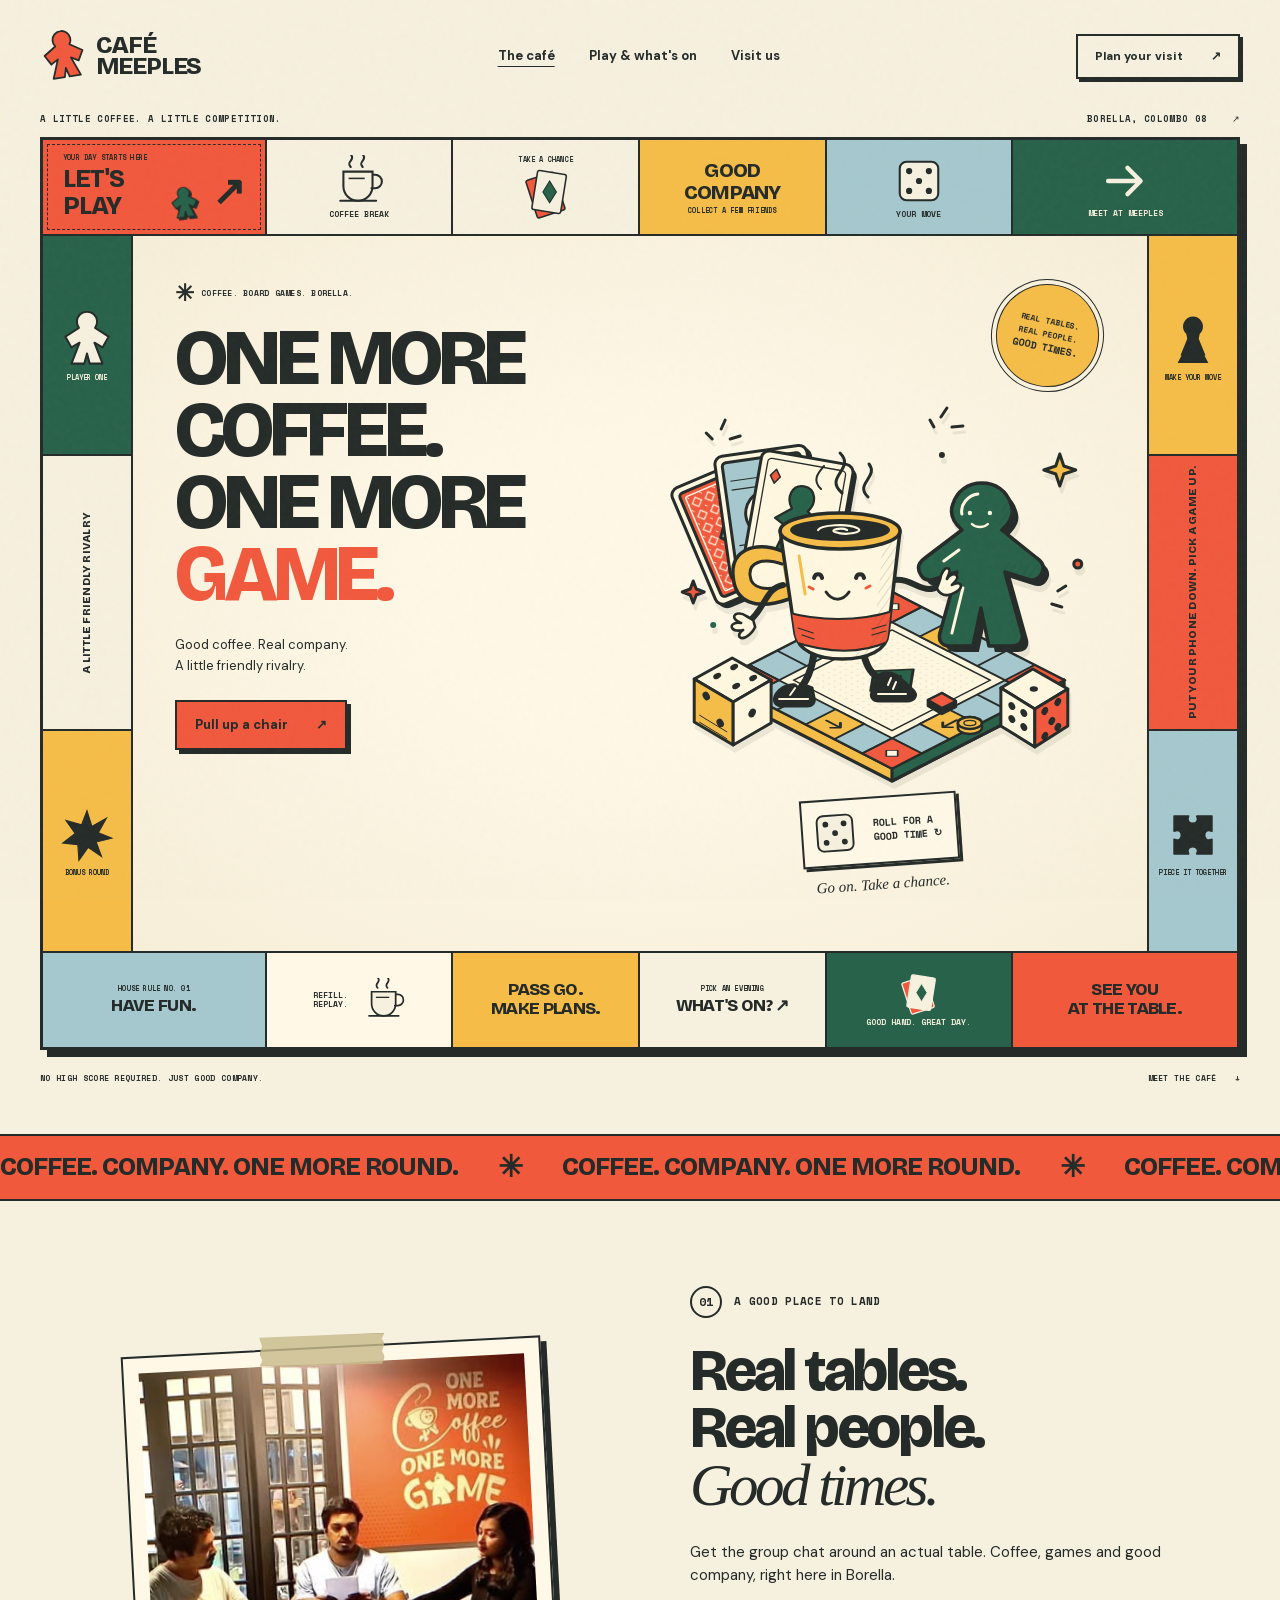
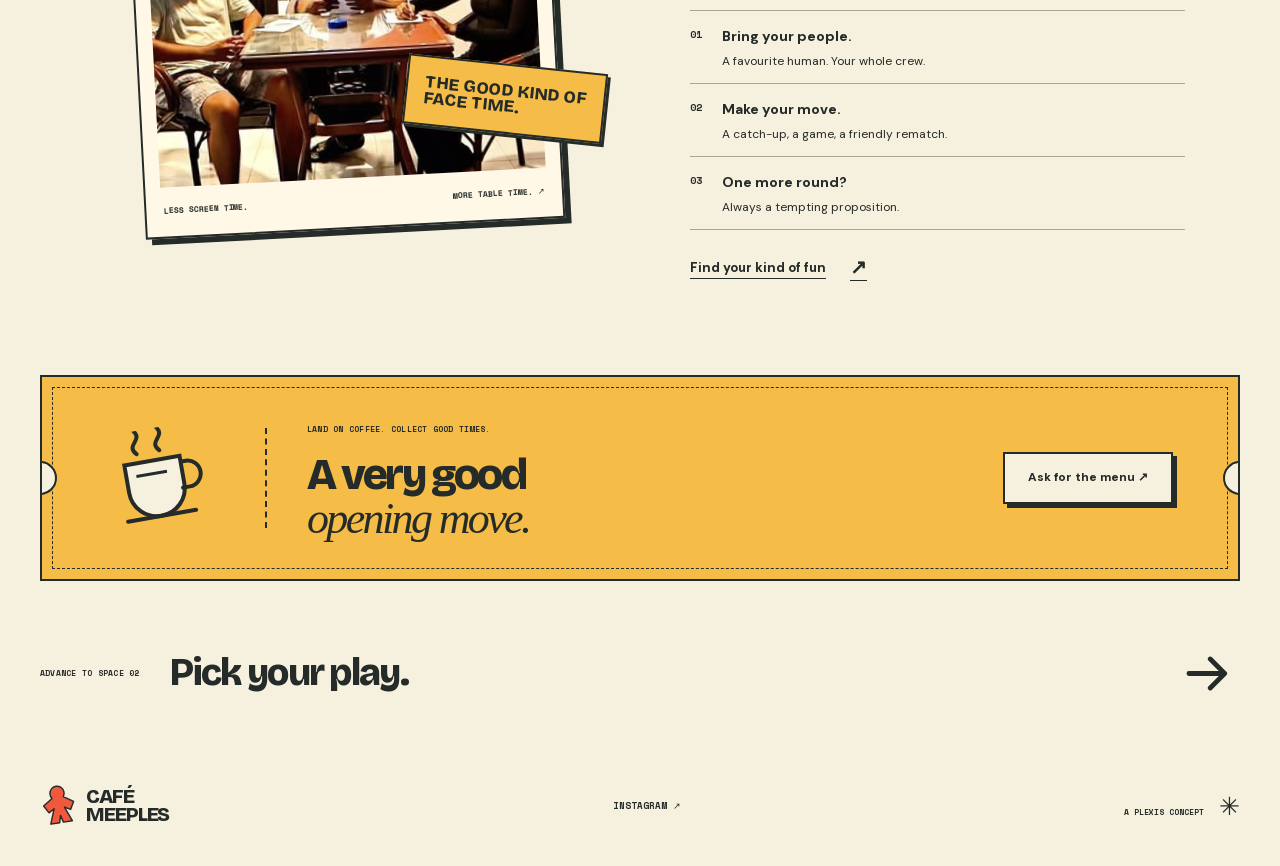
==== index.html @ a997486a "Build Café Meeples board game website with three responsive pages" ====
<!DOCTYPE html>

<html lang="en">
<head>
<meta charset="utf-8"/>
<meta content="width=device-width, initial-scale=1" name="viewport"/>
<meta content="#f6f0df" name="theme-color"/>
<title>Café Meeples — One more coffee. One more game.</title>
<meta content="Come for the coffee. Stay for the games. Discover Café Meeples, a board-game café in Borella, Colombo 08. Plan a visit, find a meetup, and make your next move." name="description"/>
<link href="./assets/favicon.svg" rel="icon" type="image/svg+xml"/>
<link as="font" crossorigin="" href="./assets/bricolage-grotesque-latin-800.woff2" rel="preload" type="font/woff2"/>
<link href="./assets/fonts.css" rel="stylesheet"/>
<link href="./style.css" rel="stylesheet"/>
<script defer="" src="./app.js"></script>
</head>
<body class="home-page">
<a class="skip-link" href="#main">Skip to the café</a>
<svg aria-hidden="true" class="symbols" xmlns="http://www.w3.org/2000/svg">
<symbol id="i-meeple" viewbox="0 0 80 84"><path d="M28 24a15 15 0 1 1 24 0l20 13-9 16-12-7 12 31H44l-4-15-4 15H17l12-31-12 7-9-16Z" fill="currentColor" stroke="var(--ink)" stroke-linejoin="round" stroke-width="3"></path></symbol>
<symbol id="i-cup" viewbox="0 0 100 100"><path d="M20 32h56v28a28 28 0 0 1-56 0Z" fill="var(--cream)" stroke="currentColor" stroke-width="4"></path><path d="M77 38h4a13 13 0 0 1 0 26h-7M14 88h69M34 23c-10-11 9-12 1-23M57 23c-10-11 9-12 1-23" fill="none" stroke="currentColor" stroke-linecap="round" stroke-width="4"></path><path d="M30 45h31" stroke="currentColor" stroke-width="3"></path></symbol>
<symbol id="i-dice" viewbox="0 0 100 100"><rect fill="var(--cream)" height="74" rx="13" stroke="currentColor" stroke-width="4" width="74" x="13" y="13"></rect><g fill="currentColor"><circle cx="31" cy="31" r="6"></circle><circle cx="69" cy="31" r="6"></circle><circle cx="50" cy="50" r="6"></circle><circle cx="31" cy="69" r="6"></circle><circle cx="69" cy="69" r="6"></circle></g></symbol>
<symbol id="i-cards" viewbox="0 0 100 100"><rect fill="var(--coral)" height="76" rx="4" stroke="currentColor" stroke-width="3" transform="rotate(-18 49 54)" width="56" x="21" y="16"></rect><rect fill="var(--cream)" height="76" rx="4" stroke="currentColor" stroke-width="3" transform="rotate(9 56 48)" width="56" x="28" y="10"></rect><path d="m57 27 13 21-13 21-13-21Z" fill="var(--green)" stroke="currentColor" stroke-width="2"></path></symbol>
<symbol id="i-star" viewbox="0 0 100 100"><path d="m50 5 9 29 27-15-15 27 25 10-29 7 10 27-25-17-17 24-2-29L5 65l23-18L11 23l29 8Z" fill="currentColor" stroke="var(--ink)" stroke-width="2"></path></symbol>
<symbol id="i-arrow" viewbox="0 0 80 80"><path d="M13 40h51M44 19l21 21-21 21" fill="none" stroke="currentColor" stroke-linecap="round" stroke-linejoin="round" stroke-width="7"></path></symbol>
<symbol id="i-pawn" viewbox="0 0 100 100"><path d="M39 38a17 17 0 1 1 22 0l-2 10 12 29H29l12-29Zm-8 40h38l7 13H24Z" fill="currentColor" stroke="var(--ink)" stroke-width="3"></path></symbol>
<symbol id="i-puzzle" viewbox="0 0 100 100"><path d="M15 15h27c-9 18 24 18 15 0h28v28c-18-9-18 24 0 15v27H57c9-18-24-18-15 0H15V58c18 9 18-24 0-15Z" fill="currentColor" stroke="var(--ink)" stroke-linejoin="round" stroke-width="3"></path></symbol>
</svg>
<header class="site-header">
<a aria-label="Café Meeples, back to start" class="brand" href="./index.html"><svg aria-hidden="true"><use href="#i-meeple"></use></svg><span>CAFÉ<br/>MEEPLES</span></a>
<nav aria-label="Main navigation" class="desktop-nav"><a aria-current="page" href="index.html">The café</a><a href="play.html">Play &amp; what's on</a><a href="visit.html">Visit us</a></nav>
<a class="button small header-visit" href="./visit.html">Plan your visit <span aria-hidden="true">↗</span></a>
<button aria-controls="mobile-nav" aria-expanded="false" aria-label="Open navigation" class="menu-toggle"><span></span><span></span></button>
<nav aria-label="Mobile navigation" class="mobile-nav" hidden="" id="mobile-nav"><a href="index.html">01 — The café</a><a href="play.html">02 — Play &amp; what's on</a><a href="visit.html">03 — Visit us</a></nav>
</header><main id="main"><nav aria-label="Your route" class="page-route wrap"><a aria-current="page" href="./index.html"><span>01</span><strong>THE CAFÉ</strong><b aria-hidden="true">●</b></a><a href="./play.html"><span>02</span><strong>PICK YOUR PLAY</strong><b aria-hidden="true">↗</b></a><a href="./visit.html"><span>03</span><strong>LAND AT MEEPLES</strong><b aria-hidden="true">↗</b></a></nav><section aria-labelledby="hero-title" class="hero wrap" id="start">
<div class="board-caption"><span>A LITTLE COFFEE. A LITTLE COMPETITION.</span><span>BORELLA, COLOMBO 08 <span aria-hidden="true">↗</span></span></div>
<div class="game-board">
<div class="board-top board-edge">
<a class="board-tile tile-start" href="#cafe"><span class="tiny">YOUR DAY STARTS HERE</span><strong>LET'S<br/>PLAY <span>↗</span></strong></a>
<a class="board-tile tile-coffee" href="#coffee"><svg aria-hidden="true"><use href="#i-cup"></use></svg><span>COFFEE BREAK</span></a>
<a class="board-tile tile-draw" href="./play.html"><span class="tiny">TAKE A CHANCE</span><svg aria-hidden="true"><use href="#i-cards"></use></svg></a>
<a class="board-tile tile-social" href="./play.html#events"><strong>GOOD<br/>COMPANY</strong><span class="tiny">COLLECT A FEW FRIENDS</span></a>
<a class="board-tile tile-dice" href="./play.html"><svg aria-hidden="true"><use href="#i-dice"></use></svg><span>YOUR MOVE</span></a>
<a class="board-tile tile-go" href="./visit.html"><svg aria-hidden="true"><use href="#i-arrow"></use></svg><span>MEET AT MEEPLES</span></a>
</div>
<div aria-hidden="true" class="board-left board-edge"><div class="board-tile tile-green"><svg><use href="#i-meeple"></use></svg><span>PLAYER ONE</span></div><div class="board-tile tile-cream"><span class="vertical-type">A LITTLE FRIENDLY RIVALRY</span></div><div class="board-tile tile-yellow"><svg><use href="#i-star"></use></svg><span>BONUS ROUND</span></div></div>
<div class="board-center">
<div class="hero-copy"><span class="eyebrow"><span class="mini-star">✳</span> COFFEE. BOARD GAMES. BORELLA.</span><h1 id="hero-title">ONE MORE<br/>COFFEE.<br/>ONE MORE<br/><span>GAME.</span></h1><p>Good coffee. Real company.<br/>A little friendly rivalry.</p><a class="button primary" href="./visit.html">Pull up a chair <span aria-hidden="true">↗</span></a></div>
<div class="hero-art"><span class="round-stamp">REAL TABLES.<br/>REAL PEOPLE.<br/><b>GOOD TIMES.</b></span><img alt="A cheerful coffee cup and a green meeple getting together over a board game" fetchpriority="high" height="460" src="./assets/your-move.svg" width="500"/><div class="roll-control"><button aria-label="Roll the dice for an idea" class="roll-button" id="roll-dice"><svg aria-hidden="true"><use href="#i-dice"></use></svg><span>ROLL FOR A<br/>GOOD TIME <span aria-hidden="true">↻</span></span></button><span class="handwritten">Go on. Take a chance.</span></div></div>
</div>
<div aria-hidden="true" class="board-right board-edge"><div class="board-tile tile-yellow"><svg><use href="#i-pawn"></use></svg><span>MAKE YOUR MOVE</span></div><div class="board-tile tile-coral"><span class="vertical-type">PUT YOUR PHONE DOWN. PICK A GAME UP.</span></div><div class="board-tile tile-blue"><svg><use href="#i-puzzle"></use></svg><span>PIECE IT TOGETHER</span></div></div>
<div class="board-bottom board-edge"><div class="board-tile tile-blue"><span class="tiny">HOUSE RULE NO. 01</span><strong>HAVE FUN.</strong></div><a class="board-tile tile-small-coffee" href="#coffee"><span>REFILL.<br/>REPLAY.</span><svg aria-hidden="true"><use href="#i-cup"></use></svg></a><div class="board-tile tile-yellow"><strong>PASS GO.<br/>MAKE PLANS.</strong></div><a class="board-tile tile-cream" href="./play.html#events"><span class="tiny">PICK AN EVENING</span><strong>WHAT'S ON? ↗</strong></a><div class="board-tile tile-green"><svg aria-hidden="true"><use href="#i-cards"></use></svg><span>GOOD HAND. GREAT DAY.</span></div><a class="board-tile tile-coral" href="./visit.html"><strong>SEE YOU<br/>AT THE TABLE.</strong></a></div>
</div>
<div class="hero-footnote"><span>NO HIGH SCORE REQUIRED. JUST GOOD COMPANY.</span><a href="#cafe">MEET THE CAFÉ <span aria-hidden="true">↓</span></a></div>
</section><div aria-hidden="true" class="marquee"><div>COFFEE. COMPANY. ONE MORE ROUND. <span>✳</span> COFFEE. COMPANY. ONE MORE ROUND. <span>✳</span> COFFEE. COMPANY. ONE MORE ROUND. <span>✳</span></div></div><section aria-labelledby="cafe-title" class="cafe-section section wrap" id="cafe">
<div class="cafe-photo"><div aria-hidden="true" class="photo-tape"></div><img alt="Friends playing cards at a table inside Café Meeples, beside the café's orange One More Coffee, One More Game wall" height="640" loading="lazy" src="./assets/playing.jpg" width="360"/><div class="photo-caption"><span>LESS SCREEN TIME.</span><span>MORE TABLE TIME. ↗</span></div><span class="photo-label">THE GOOD KIND OF<br/>FACE TIME.</span></div>
<div class="cafe-copy"><div class="section-label"><span class="number">01</span> A GOOD PLACE TO LAND</div><h2 id="cafe-title">Real tables.<br/>Real people.<br/><span class="serif">Good times.</span></h2><p>Get the group chat around an actual table. Coffee, games and good company, right here in Borella.</p><ol class="how-to"><li><span>01</span><div><strong>Bring your people.</strong><p>A favourite human. Your whole crew.</p></div></li><li><span>02</span><div><strong>Make your move.</strong><p>A catch-up, a game, a friendly rematch.</p></div></li><li><span>03</span><div><strong>One more round?</strong><p>Always a tempting proposition.</p></div></li></ol><a class="text-link" href="./play.html">Find your kind of fun <span aria-hidden="true">↗</span></a></div>
</section><section class="coffee-ticket wrap" id="coffee"><div class="ticket-icon"><svg aria-hidden="true"><use href="#i-cup"></use></svg></div><div><span class="mono">LAND ON COFFEE. COLLECT GOOD TIMES.</span><h2>A very good<br/><span class="serif">opening move.</span></h2></div><a class="button" href="https://www.instagram.com/cafe_meeples/" rel="noopener noreferrer" target="_blank">Ask for the menu ↗</a><span class="ticket-hole left"></span><span class="ticket-hole right"></span></section><a class="next-page wrap" href="./play.html"><span class="mono">ADVANCE TO SPACE 02</span><strong>Pick your play.</strong><svg aria-hidden="true"><use href="#i-arrow"></use></svg></a></main><footer class="site-footer wrap"><a class="brand" href="./index.html"><svg aria-hidden="true"><use href="#i-meeple"></use></svg><span>CAFÉ<br/>MEEPLES</span></a><a href="https://www.instagram.com/cafe_meeples/" rel="noopener noreferrer" target="_blank">INSTAGRAM ↗</a><span class="footer-credit">A PLEXIS CONCEPT <span>✳</span></span></footer><dialog aria-labelledby="roll-title" class="game-dialog" id="roll-dialog"><button aria-label="Close your next move" class="dialog-close">×</button><span class="eyebrow">CHANCE CARD <span id="roll-number">01</span> / 06</span><div aria-hidden="true" class="dialog-die"><svg><use href="#i-dice"></use></svg></div><h2 id="roll-title">Your next move.</h2><p id="roll-copy"></p><a class="button primary full" href="./play.html" id="roll-link">Choose your play ↗</a><button class="text-link roll-again">Take another chance ↻</button></dialog><a class="mobile-visit" href="./visit.html"><svg aria-hidden="true"><use href="#i-meeple"></use></svg><span>YOUR NEXT MOVE?</span><strong>Plan a visit ↗</strong></a></body>
</html>
---- assets/fonts.css ----
/* Official source: https://fonts.googleapis.com/css2?family=Bricolage+Grotesque:opsz,wght@12..96,800&family=DM+Sans:wght@100..1000&family=Space+Mono:wght@700&display=swap */

/* Bricolage Grotesque — Latin, self-hosted from Google Fonts. */
@font-face {
  font-family: 'Bricolage Grotesque';
  font-style: normal;
  font-weight: 800;
  font-stretch: 100%;
  font-display: swap;
  src: url('./bricolage-grotesque-latin-800.woff2') format('woff2');
  unicode-range: U+0000-00FF, U+0131, U+0152-0153, U+02BB-02BC, U+02C6, U+02DA, U+02DC, U+0304, U+0308, U+0329, U+2000-206F, U+20AC, U+2122, U+2191, U+2193, U+2212, U+2215, U+FEFF, U+FFFD;
}

/* DM Sans — Latin, self-hosted from Google Fonts. */
@font-face {
  font-family: 'DM Sans';
  font-style: normal;
  font-weight: 100 1000;
  font-display: swap;
  src: url('./dm-sans-latin-variable.woff2') format('woff2');
  unicode-range: U+0000-00FF, U+0131, U+0152-0153, U+02BB-02BC, U+02C6, U+02DA, U+02DC, U+0304, U+0308, U+0329, U+2000-206F, U+20AC, U+2122, U+2191, U+2193, U+2212, U+2215, U+FEFF, U+FFFD;
}

/* Space Mono — Latin, self-hosted from Google Fonts. */
@font-face {
  font-family: 'Space Mono';
  font-style: normal;
  font-weight: 700;
  font-display: swap;
  src: url('./space-mono-latin-700.woff2') format('woff2');
  unicode-range: U+0000-00FF, U+0131, U+0152-0153, U+02BB-02BC, U+02C6, U+02DA, U+02DC, U+0304, U+0308, U+0329, U+2000-206F, U+20AC, U+2122, U+2191, U+2193, U+2212, U+2215, U+FEFF, U+FFFD;
}
---- style.css ----
:root{--cream:#f6f0df;--paper:#fff8e7;--ink:#252b28;--coral:#f1593d;--yellow:#f5bd48;--green:#28624a;--mint:#dce7d5;--blue:#a5c8ce;--line:2px solid var(--ink);--display:'Bricolage Grotesque',sans-serif;--body:'DM Sans',sans-serif;--mono:'Space Mono',monospace}
*{box-sizing:border-box}html{scroll-behavior:smooth;scroll-padding-top:100px}body{margin:0;background:var(--cream);color:var(--ink);font-family:var(--body);font-size:16px;line-height:1.55;-webkit-font-smoothing:antialiased}body:before{content:"";position:fixed;inset:0;z-index:100;pointer-events:none;opacity:.045;background-image:url("data:image/svg+xml,%3Csvg viewBox='0 0 180 180' xmlns='http://www.w3.org/2000/svg'%3E%3Cfilter id='n'%3E%3CfeTurbulence type='fractalNoise' baseFrequency='.82' numOctaves='3' stitchTiles='stitch'/%3E%3C/filter%3E%3Cpath fill='%23000' filter='url(%23n)' opacity='.65' d='M0 0h180v180H0z'/%3E%3C/svg%3E")}a{color:inherit;text-decoration:none}button,input,select,textarea{font:inherit;color:inherit}button,a{-webkit-tap-highlight-color:transparent}button{cursor:pointer}button:disabled{cursor:wait}button:focus-visible,a:focus-visible,input:focus-visible,select:focus-visible,textarea:focus-visible{outline:3px solid var(--coral);outline-offset:5px}button{border-radius:0}img{max-width:100%;display:block}svg{display:inline-block;width:1em;height:1em;vertical-align:middle}.symbols{position:absolute;width:0;height:0;overflow:hidden}.wrap{width:min(1320px,calc(100% - 80px));margin-inline:auto}.section{padding-block:110px}.section-label,.eyebrow{font-family:var(--mono);font-size:11px;line-height:1.5;font-weight:700;letter-spacing:.03em;display:flex;align-items:center;gap:12px}.number{width:32px;height:32px;display:inline-grid;place-items:center;border:var(--line);border-radius:50%;font-size:12px;flex-shrink:0}.mono,.tiny{font-family:var(--mono);font-size:10px;font-weight:700;letter-spacing:.03em}.serif{font-family:Georgia,'Times New Roman',serif;font-style:italic;font-weight:400;letter-spacing:-.06em}.button{min-height:52px;display:inline-flex;align-items:center;justify-content:space-between;gap:28px;padding:13px 23px;border:var(--line);box-shadow:4px 4px 0 var(--ink);font-weight:800;font-size:14px;background:var(--cream);transition:transform .18s,box-shadow .18s}.button:hover{transform:translate(2px,2px);box-shadow:2px 2px 0 var(--ink)}.button.primary{background:var(--coral);color:var(--ink)}.button.small{min-height:45px;font-size:12px;padding:10px 17px;box-shadow:3px 3px 0 var(--ink)}.button.full{width:100%}.text-link{display:inline-flex;align-items:center;gap:24px;font-size:13px;font-weight:800;text-decoration:underline;text-underline-offset:6px;text-decoration-thickness:1px;min-height:44px}.text-link span{font-size:20px;text-decoration:none}.text-link:hover{color:var(--green)}h1,h2,h3,p{margin-top:0}h1,h2,h3{font-family:var(--display);font-weight:800;letter-spacing:-.055em;line-height:.98}h2{font-size:clamp(42px,4.5vw,66px);margin-bottom:26px}h3{font-size:24px}p{margin-bottom:22px;max-width:540px}.lead{font-size:20px;font-weight:600;line-height:1.45}.small-note{font-family:var(--mono);font-size:9px;letter-spacing:.02em;line-height:1.7;display:block;margin-top:22px}.centered{text-align:center}.skip-link{position:fixed;left:16px;top:-70px;z-index:150;background:var(--yellow);padding:12px;border:var(--line)}.skip-link:focus{top:12px}.site-header{width:min(1400px,calc(100% - 80px));height:112px;margin:auto;display:flex;align-items:center;justify-content:space-between;gap:25px;position:relative;z-index:10}.brand{display:inline-flex;align-items:center;gap:8px;line-height:.87;font-family:var(--display);font-weight:800;letter-spacing:-1.1px;font-size:24px;flex-shrink:0}.brand svg{width:48px;height:52px;color:var(--coral);transform:rotate(-9deg)}.brand-dot{font:10px var(--body);vertical-align:top;margin-left:2px}.desktop-nav{display:flex;gap:34px;font-size:13px;font-weight:700}.desktop-nav a{padding:13px 0}.desktop-nav a:hover{text-decoration:underline;text-underline-offset:5px}.menu-toggle,.mobile-nav{display:none}.board-caption,.hero-footnote{display:flex;justify-content:space-between;font:9px var(--mono);letter-spacing:.04em;gap:20px}.board-caption{padding:0 0 12px}.board-caption span:last-child{display:flex;gap:24px}.game-board{display:grid;grid-template-columns:90px minmax(0,1fr) 90px;grid-template-rows:96px minmax(0,1fr) 96px;border:3px solid var(--ink);background:var(--paper);box-shadow:7px 7px 0 var(--ink);position:relative}.board-top,.board-bottom{grid-column:1/-1;display:grid;grid-template-columns:1.2fr repeat(4,1fr) 1.2fr}.board-top{grid-row:1;border-bottom:var(--line)}.board-bottom{grid-row:3;border-top:var(--line)}.board-left{grid-column:1;grid-row:2;border-right:var(--line);display:grid;grid-template-rows:1fr 1.25fr 1fr}.board-right{grid-column:3;grid-row:2;border-left:var(--line);display:grid;grid-template-rows:1fr 1.25fr 1fr}.board-tile{display:flex;align-items:center;justify-content:center;position:relative;flex-direction:column;gap:3px;text-align:center;padding:10px 5px;font-family:var(--display);overflow:hidden;line-height:1.1;transition:background .2s}.board-tile:not(:last-child){border-right:var(--line)}.board-left .board-tile,.board-right .board-tile{border-right:0}.board-left .board-tile:not(:last-child),.board-right .board-tile:not(:last-child){border-bottom:var(--line)}.board-tile strong{font-size:20px;letter-spacing:-.04em}.board-tile .tiny{font-size:7px;line-height:1.4}.board-tile>span:not(.tiny):not(.vertical-type){font-family:var(--mono);font-size:8px}.board-tile svg{width:52px;height:52px;flex-shrink:0}.board-tile span.vertical-type{writing-mode:vertical-rl;transform:rotate(180deg);font-size:11px;font-weight:800;letter-spacing:.02em}.tile-start{background:var(--coral);align-items:flex-start;padding-left:20px;transform:none}.tile-start strong{text-align:left;font-size:25px}.tile-start strong span{position:absolute;right:20px;bottom:20px;font-size:40px}.tile-coffee,.tile-draw,.tile-cream{background:var(--cream)}.tile-social,.tile-yellow{background:var(--yellow)}.tile-dice,.tile-blue{background:var(--blue)}.tile-go,.tile-green{background:var(--green);color:var(--cream)}.tile-go svg{width:60px;height:50px}.tile-coral{background:var(--coral)}.board-bottom .board-tile strong{font-size:17px}.board-bottom .tile-small-coffee{flex-direction:row;gap:15px}.board-bottom .tile-small-coffee span{font:800 19px/1.05 var(--display)}.board-bottom .board-tile svg{width:43px;height:43px}.board-left .board-tile svg,.board-right .board-tile svg{width:54px;height:62px}.board-left .board-tile>span:not(.vertical-type),.board-right .board-tile>span:not(.vertical-type){font-size:7px}.board-center{grid-column:2;grid-row:2;padding:45px 42px 40px;display:grid;grid-template-columns:1.05fr 1fr;gap:10px;position:relative;background:radial-gradient(ellipse at 50% 50%,#fff8e7 30%,#f6eed8 100%)}.hero-copy .eyebrow{font-size:8px;gap:7px;white-space:nowrap}.mini-star{font-size:23px;line-height:1}.hero h1{font-size:clamp(54px,6.25vw,88px);line-height:.9;letter-spacing:-.065em;margin:18px 0 25px}.hero h1>span{color:var(--coral)}.hero-copy p{font-size:13px;line-height:1.6;margin-bottom:23px}.hero-copy .button{font-size:13px;min-height:50px;padding:11px 18px}.hero-explore{display:flex;width:fit-content;margin-top:13px;font-size:11px;gap:12px}.hero-art{display:flex;flex-direction:column;justify-content:center;position:relative;min-width:0}.hero-art>img{width:112%;max-width:none;margin-left:-5%;margin-top:55px;position:relative;z-index:1}.round-stamp{width:103px;height:103px;border:1.5px solid var(--ink);outline:1.5px solid var(--ink);outline-offset:4px;border-radius:50%;transform:rotate(12deg);display:flex;justify-content:center;align-items:center;flex-direction:column;text-align:center;font:8px/1.6 var(--mono);position:absolute;right:6px;top:3px;background:var(--yellow)}.round-stamp b{font-size:10px;display:block}.roll-control{margin-top:-18px;position:relative;z-index:2;align-self:center;transform:rotate(-4deg)}.roll-button{background:var(--paper);border:var(--line);display:flex;align-items:center;gap:14px;box-shadow:3px 3px 0 var(--ink);padding:8px 15px 8px 8px}.roll-button>svg{width:48px;height:48px}.roll-button>span{font:700 10px/1.4 var(--mono);text-align:left}.roll-button:hover{background:var(--yellow)}.handwritten{display:block;font:italic 15px Georgia,serif;text-align:center;margin-top:12px}.hero-footnote{padding:22px 0 35px;font-size:8px}.hero-footnote a{display:flex;gap:18px}.marquee{background:var(--coral);border-block:var(--line);overflow:hidden;margin-top:15px}.marquee>div{display:flex;gap:40px;align-items:center;white-space:nowrap;width:max-content;padding:12px 0;font-family:var(--display);font-weight:800;font-size:25px;letter-spacing:-.04em;animation:marquee 45s linear infinite}.marquee span{font-size:30px;line-height:1}@keyframes marquee{to{transform:translateX(-33.333%)}}.cafe-section{display:grid;grid-template-columns:1fr 1fr;align-items:center;gap:110px;padding-inline:55px}.cafe-photo{position:relative;transform:rotate(-3deg);background:var(--paper);padding:15px;border:var(--line);box-shadow:6px 6px 0 var(--ink);width:min(420px,100%);margin-inline:auto}.cafe-photo>img{width:100%;height:475px;object-fit:cover;object-position:center 55%;filter:saturate(.85)}.photo-tape{position:absolute;z-index:2;left:33%;top:-15px;width:125px;height:32px;transform:rotate(2deg);background:#c9bb8bcc;border:1px solid #ad9c6f66;clip-path:polygon(0 9%,100% 0,98% 18%,100% 34%,98% 57%,100% 75%,98% 97%,0 100%,2% 80%,0 60%,2% 36%)}.photo-caption{display:flex;justify-content:space-between;font:8px var(--mono);padding:17px 2px 5px}.photo-label{position:absolute;bottom:85px;right:-48px;transform:rotate(9deg);padding:17px;background:var(--yellow);border:var(--line);font:800 17px/.95 var(--display);box-shadow:3px 3px 0 var(--ink)}.cafe-copy h2{margin-top:24px}.cafe-copy>p{font-size:14px}.cafe-copy>p.lead{font-size:20px;max-width:350px}.how-to{padding:0;list-style:none;margin:28px 0 16px;border-top:1px solid #252b2860}.how-to li{display:flex;gap:20px;padding:15px 0;border-bottom:1px solid #252b2860}.how-to li>span{font:10px var(--mono);padding-top:3px}.how-to strong{font-weight:800;font-size:14px}.how-to p{font-size:12px;margin:3px 0 0;line-height:1.5}.play-section{background:var(--mint);border-block:var(--line)}.section-heading{display:flex;align-items:flex-end;justify-content:space-between;gap:50px;margin-bottom:45px}.section-heading h2{margin:24px 0 0}.section-heading>p{font-size:14px;margin:0 0 5px;line-height:1.65}.section-heading>p .mono{display:block;margin-top:15px}.plan-cards{display:grid;grid-template-columns:repeat(3,minmax(0,1fr));gap:25px}.plan-card{background:var(--cream);text-align:left;border:var(--line);padding:18px 23px 0;position:relative;box-shadow:4px 4px 0 var(--ink);transition:transform .2s,box-shadow .2s}.plan-card:nth-child(2){transform:rotate(1deg)}.plan-card:nth-child(3){transform:rotate(-1deg)}.plan-card:hover{transform:translateY(-7px) rotate(0deg)}.plan-card.active{box-shadow:7px 7px 0 var(--ink);background:var(--yellow);transform:translateY(-7px) rotate(-1deg)}.card-top{display:flex;align-items:center;justify-content:space-between;font:9px var(--mono);gap:10px;line-height:1.5}.card-top>span{font-size:8px}.card-art{height:190px;display:flex;align-items:center;justify-content:center;position:relative}.two-art svg{width:95px;height:107px;transform:rotate(-12deg);color:var(--green)}.two-art svg.meeple-two{color:var(--coral);transform:rotate(12deg);margin-left:0;margin-top:28px}.two-art>span{position:absolute;font:italic 55px Georgia;left:48%;top:25px}.crew-art svg:first-child{width:138px;height:138px;transform:rotate(-15deg);margin-right:20px}.crew-art svg:last-child{width:80px;height:80px;transform:rotate(10deg);margin-top:55px}.scribble{position:absolute;font:800 15px/.9 var(--display);transform:rotate(15deg);top:30px;right:20px}.new-art svg{width:170px;height:170px;color:var(--coral)}.new-art b{position:absolute;font:italic bold 110px Georgia;top:6px;left:calc(50% - 26px)}.card-title{display:block;font:800 clamp(25px,2.4vw,34px)/1 var(--display);letter-spacing:-.05em;margin:6px 0 12px}.card-description{font-size:12px;display:block;min-height:44px;line-height:1.5}.card-select{margin-top:20px;border-top:var(--line);padding:15px 0;display:flex;justify-content:space-between;align-items:center;font:9px var(--mono)}.card-select>span{font-size:22px}.plan-card.active .card-select:before{content:'✓';position:absolute;right:24px;bottom:20px;font:bold 20px var(--body)}.plan-card.active .card-select>span{visibility:hidden}.chosen-plan{border-block:var(--line);display:grid;grid-template-columns:135px 1fr auto;align-items:center;gap:30px;margin-top:48px;padding:25px 0}.chosen-plan>span{font-size:9px}.chosen-plan h3{font-size:22px;line-height:1.1;margin-bottom:8px;letter-spacing:-.03em}.chosen-plan p{font-size:13px;margin:0;max-width:580px}.chosen-plan .button{background:var(--mint);white-space:nowrap}.refuel-section{display:grid;grid-template-columns:1fr 1fr;gap:100px;align-items:center;padding-inline:55px}.refuel-section h2{margin-top:25px}.refuel-section p:not(.lead){font-size:14px}.coffee-print{aspect-ratio:1;position:relative;display:flex;align-items:center;justify-content:center;background:var(--yellow);border:var(--line);box-shadow:6px 6px 0 var(--ink);transform:rotate(2deg);overflow:hidden}.coffee-print:before{content:"";position:absolute;inset:13px;border:1px solid var(--ink)}.coffee-ring{position:absolute;width:68%;height:68%;border:1px solid var(--ink);border-radius:50%;box-shadow:0 0 0 10px var(--yellow),0 0 0 11px var(--ink)}.coffee-print>svg{width:57%;height:57%;transform:rotate(-11deg);position:relative}.coffee-print-top,.coffee-print-bottom{position:absolute;font:10px var(--mono);text-align:center;line-height:1.5;letter-spacing:.06em}.coffee-print-top{top:28px}.coffee-print-bottom{bottom:26px}.coffee-spark{position:absolute;font-size:65px;font-family:Georgia;line-height:1}.spark-one{top:65px;left:30px}.spark-two{right:25px;bottom:75px;font-size:45px}.events-section{background:var(--paper);border-block:var(--line)}.events-intro{width:300px}.events-intro p{font-size:14px}.events-intro .text-link{font-size:12px}.event-filters{display:flex;gap:10px;margin-bottom:25px;flex-wrap:wrap}.event-filters button{min-height:44px;padding:8px 19px;border:1px solid var(--ink);border-radius:24px;font-size:12px;font-weight:700;background:transparent}.event-filters button[aria-pressed=true]{background:var(--ink);color:var(--cream)}.event-filters button:hover{background:var(--yellow);color:var(--ink)}.event-list{border-top:var(--line)}.event-row{display:grid;grid-template-columns:100px 1fr 200px 45px;align-items:center;gap:24px;min-height:110px;border-bottom:var(--line);padding:18px 22px 18px 0;transition:background .2s}.event-row:hover{background:#f5bd4833}.event-date{display:flex;align-items:center;gap:12px;border-right:1px solid var(--ink)}.event-date strong{font:800 49px/.9 var(--display);letter-spacing:-.07em}.event-date span{font:9px/1.5 var(--mono)}.event-info h3{font-size:25px;margin:0 0 8px;letter-spacing:-.04em}.event-info p{font-size:11px;margin:0}.event-time{font:10px/1.6 var(--mono)}.event-arrow{width:43px;height:43px;border:var(--line);border-radius:50%;font-size:25px;text-align:center;line-height:38px;background:var(--yellow)}.event-note{font-size:10px;margin:18px 0 0;max-width:100%;opacity:.8}.new-player{display:grid;grid-template-columns:65px 1fr auto;gap:25px;align-items:center;background:var(--blue);border:var(--line);padding:26px 30px;margin-top:50px}.new-player>svg{width:60px;height:67px;color:var(--coral)}.new-player h3{font-size:24px;margin-bottom:8px;letter-spacing:-.035em}.new-player p{font-size:12px;max-width:670px;margin:0}.new-player .text-link{white-space:nowrap;font-size:11px}.visit-section{display:grid;grid-template-columns:1fr 1fr;gap:90px;position:relative;padding-inline:55px;align-items:start}.visit-heading h2{font-size:clamp(64px,7vw,100px);margin-top:30px}.visit-heading>p{font-size:17px;margin-top:25px}.visit-card{background:var(--cream);border:var(--line);box-shadow:7px 7px 0 var(--ink);transform:rotate(2deg);max-width:480px;position:relative}.visit-card-top{height:75px;background:var(--green);color:var(--cream);border-bottom:var(--line);display:flex;align-items:center;justify-content:space-between;padding:20px 28px;font:800 26px/1 var(--display);letter-spacing:-.05em}.visit-card-top svg{width:38px;height:45px;color:var(--yellow)}.visit-card-body{padding:30px}.visit-card-body>.mono{font-size:9px}.visit-card h3{font-size:44px;line-height:1;margin:20px 0}.visit-card address{font-size:13px;font-style:normal;margin-bottom:12px}.hours{border-top:var(--line);margin-top:25px;padding-top:10px}.hours>div{display:flex;justify-content:space-between;gap:15px;font-size:12px;padding:10px 0;border-bottom:1px solid #252b2840}.hours strong{font-size:12px;white-space:nowrap}.hours-note{font:10px/1.5 var(--body);margin-top:15px;margin-bottom:24px}.visit-card .button{font-size:12px}.visit-decoration{position:absolute;left:100px;bottom:135px;display:flex;align-items:center;gap:20px;transform:rotate(-12deg)}.visit-decoration svg:first-child{width:105px;height:105px}.visit-decoration span{font:800 21px/.95 var(--display);letter-spacing:-.05em}.visit-decoration svg:last-child{width:75px;height:75px;transform:rotate(-20deg);margin-top:35px}.closing{background:var(--coral);border-block:var(--line);padding:70px 0 85px;text-align:center;overflow:hidden}.closing h2{font-size:clamp(65px,9.7vw,140px);line-height:.85;max-width:1000px;margin:35px auto 40px;position:relative}.closing h2 .serif{letter-spacing:-.07em}.closing h2 svg{height:1.1em;width:.85em;color:var(--cream);position:absolute;top:.1em;right:-.05em;transform:rotate(15deg)}.closing .button{margin:auto}.site-footer{display:flex;align-items:center;justify-content:space-between;gap:25px;min-height:150px;flex-wrap:wrap}.site-footer .brand{font-size:20px}.site-footer .brand svg{width:38px;height:44px}.site-footer p{font-size:11px;margin:0}.site-footer>a:not(.brand){font:9px var(--mono)}.footer-credit{font:8px var(--mono)}.footer-credit span{font-size:25px;margin-left:10px}.mobile-visit{display:none}.game-dialog{padding:35px;width:min(460px,calc(100% - 36px));max-height:calc(100dvh - 40px);border:3px solid var(--ink);box-shadow:8px 8px 0 var(--ink);background:var(--cream);color:var(--ink);overflow-y:auto;overscroll-behavior:contain}.game-dialog::backdrop{background:#252b28b5;backdrop-filter:blur(3px)}.dialog-close{position:absolute;right:10px;top:10px;font-size:28px;line-height:1;min-width:44px;min-height:44px;background:transparent;border:0}.game-dialog>.eyebrow{font-size:9px;margin-bottom:20px;padding-right:25px}.game-dialog h2{font-size:43px;margin-top:20px;margin-bottom:20px}.game-dialog p{font-size:14px}.dialog-die{display:flex;align-items:center;justify-content:center;background:var(--yellow);height:140px;border:var(--line);margin:20px 0}.dialog-die svg{width:95px;height:95px;transform:rotate(-12deg)}.game-dialog .roll-again{display:flex;margin:20px auto 0;border:0;background:transparent;font-size:12px}.game-dialog .button{font-size:12px;gap:15px}.planner-dialog label{display:block;font-weight:700;font-size:12px;margin:18px 0 7px}.planner-dialog select,.planner-dialog input,.planner-dialog textarea{width:100%;border:1px solid var(--ink);background:var(--paper);min-height:48px;padding:10px;font-size:14px;border-radius:0}.planner-dialog input{appearance:none;-webkit-appearance:none}.planner-dialog textarea{resize:vertical;font-size:13px;line-height:1.6}.planner-dialog form>.button{margin-top:25px}.planner-note{font-size:10px!important;margin:25px 0 0;border-top:1px solid #252b2860;padding-top:15px}.planner-dialog #enquiry-result .button{margin-top:16px}.planner-dialog #copy-status{font-family:var(--body);font-size:11px}.no-script{text-align:center;padding:25px}.is-rolling{animation:roll .35s ease}@keyframes roll{50%{transform:rotate(22deg) scale(.9)}}[hidden]{display:none!important}
@media(min-width:1600px){.hero h1{font-size:88px}.board-center{padding-block:48px}.hero-art>img{margin-top:40px}}
@media(max-width:1150px){.wrap{width:calc(100% - 50px)}.site-header{width:calc(100% - 50px)}.game-board{grid-template-columns:70px minmax(0,1fr) 70px;grid-template-rows:85px minmax(0,1fr) 85px}.board-center{padding:32px 26px}.hero-copy .eyebrow{font-size:6.7px}.hero h1{font-size:6.8vw}.board-tile strong{font-size:16px}.board-tile svg{width:42px;height:42px}.board-tile .tiny{font-size:6px}.board-tile>span:not(.tiny):not(.vertical-type){font-size:6px}.board-bottom .board-tile strong{font-size:13px}.board-bottom .tile-small-coffee span{font-size:14px}.board-tile span.vertical-type{font-size:9px}.board-left .board-tile svg,.board-right .board-tile svg{width:45px;height:50px}.tile-start{padding-left:12px}.tile-start strong{font-size:21px}.tile-start strong span{right:10px;font-size:30px}.round-stamp{width:88px;height:88px;font-size:7px;top:0;right:0}.round-stamp b{font-size:8px}.hero-art>img{margin-top:45px}.roll-button>span{font-size:8px}.roll-button>svg{width:37px;height:37px}.cafe-section,.refuel-section{gap:65px;padding-inline:15px}.cafe-photo>img{height:440px}.cafe-section h2{font-size:50px}.plan-cards{gap:18px}.plan-card{padding:16px 18px 0}.card-art{height:170px}.card-description{font-size:11px}.chosen-plan{grid-template-columns:100px 1fr auto;gap:22px}.chosen-plan h3{font-size:20px}.chosen-plan .button{font-size:12px;padding:12px 15px;gap:15px}.visit-section{padding-inline:20px;gap:65px}.visit-decoration{left:45px;bottom:120px}.visit-decoration svg:first-child{width:80px;height:80px}.visit-decoration span{font-size:18px}.visit-decoration svg:last-child{width:60px;height:60px}.new-player{grid-template-columns:55px 1fr;gap:20px}.new-player .text-link{grid-column:2;min-height:30px}.site-footer{gap:20px}.site-footer p{display:none}.closing h2 svg{right:0}}
@media(max-width:800px){html{scroll-padding-top:25px}.wrap{width:calc(100% - 36px)}.site-header{width:calc(100% - 36px);height:90px;gap:15px}.brand{font-size:20px}.brand svg{width:38px;height:44px}.desktop-nav{display:none}.header-visit{margin-left:auto}.menu-toggle{width:40px;height:44px;display:flex;justify-content:center;align-items:center;flex-direction:column;gap:6px;border:0;background:transparent;padding:8px}.menu-toggle span{height:2px;width:24px;background:var(--ink);transition:transform .2s}.menu-toggle[aria-expanded=true] span:first-child{transform:translateY(4px) rotate(45deg)}.menu-toggle[aria-expanded=true] span:last-child{transform:translateY(-4px) rotate(-45deg)}.mobile-nav{display:flex;position:absolute;right:0;left:0;top:80px;background:var(--yellow);border:var(--line);padding:14px 20px;box-shadow:4px 4px 0 var(--ink);flex-direction:column}.mobile-nav a{padding:12px;font-size:13px;font-weight:700}.board-caption{font-size:7px;gap:10px}.board-caption>span:last-child{gap:5px}.game-board{grid-template-columns:45px minmax(0,1fr) 45px;grid-template-rows:75px minmax(0,1fr) 75px;box-shadow:5px 5px 0 var(--ink)}.board-top,.board-bottom{grid-template-columns:1.2fr 1fr 1fr 1.2fr}.board-top .tile-draw,.board-top .tile-social,.board-bottom .tile-small-coffee,.board-bottom .tile-green{display:none}.board-top .tile-start strong{font-size:20px}.board-top .tile-start .tiny{font-size:5px}.board-top .tile-start strong span{font-size:25px;bottom:13px}.board-top .board-tile>span:not(.tiny){font-size:6px}.board-top .tile-go svg{width:42px}.board-tile span.vertical-type{font-size:8px}.board-left .board-tile svg,.board-right .board-tile svg{width:32px;height:43px}.board-left .board-tile>span:not(.vertical-type),.board-right .board-tile>span:not(.vertical-type){font-size:5px;writing-mode:vertical-rl;margin-top:5px}.board-center{padding:27px 25px;grid-template-columns:1.05fr 1fr;gap:0}.hero-copy .eyebrow{font-size:5.5px;gap:4px;white-space:normal;line-height:1.5}.mini-star{font-size:18px}.hero h1{font-size:7.9vw;margin-top:15px}.hero-copy p{font-size:10px}.hero-copy .button{font-size:10px;min-height:44px;padding:10px 13px;gap:15px}.hero-explore{font-size:8px;gap:8px}.round-stamp{width:73px;height:73px;font-size:5.5px;right:0;top:13px}.round-stamp b{font-size:6px}.hero-art>img{width:118%;margin-left:-10%;margin-top:70px}.roll-control{margin-top:0;transform:rotate(-4deg)}.roll-button{gap:6px;padding:6px;min-height:48px}.roll-button>svg{width:32px;height:32px}.roll-button>span{font-size:6px}.handwritten{font-size:11px;margin-top:10px}.board-bottom .board-tile strong{font-size:11px}.hero-footnote{font-size:6px;padding-block:18px 25px}.hero-footnote a{gap:8px}.section{padding-block:80px}.cafe-section{gap:50px;grid-template-columns:.9fr 1fr;padding-inline:0}.cafe-photo{padding:10px}.cafe-photo>img{height:370px}.photo-caption{font-size:5px;gap:8px}.photo-label{right:-25px;font-size:13px;bottom:60px;padding:12px}.cafe-section h2{font-size:41px}.section-label{font-size:8px;gap:8px}.number{width:28px;height:28px;font-size:10px}.cafe-copy>p{font-size:12px}.cafe-copy>p.lead{font-size:16px}.how-to li{gap:13px;padding:12px 0}.how-to strong{font-size:12px}.how-to p{font-size:10px}.section-heading{gap:25px}.section-heading h2{font-size:48px}.section-heading>p{font-size:12px}.plan-cards{gap:12px}.plan-card{padding:13px 13px 0}.card-top{font-size:7px}.card-top>span{font-size:5px}.card-art{height:150px}.two-art svg{width:65px;height:90px}.two-art>span{font-size:40px;top:20px}.crew-art svg:first-child{width:100px;height:110px;margin-right:0}.crew-art svg:last-child{width:55px;height:65px;margin-top:45px}.scribble{font-size:10px;right:5px;top:25px}.new-art svg{width:130px;height:130px}.new-art b{font-size:90px;top:3px;left:calc(50% - 23px)}.card-title{font-size:23px}.card-description{font-size:10px;min-height:50px}.card-select{font-size:7px;margin-top:12px}.chosen-plan{grid-template-columns:1fr auto;gap:15px;padding:22px 0}.chosen-plan>span{grid-column:1/-1;font-size:8px}.chosen-plan h3{font-size:19px}.chosen-plan p{font-size:11px}.chosen-plan .button{font-size:10px}.refuel-section{padding-inline:0;gap:50px}.refuel-section h2{font-size:43px}.refuel-section .lead{font-size:17px}.refuel-section p:not(.lead){font-size:12px}.coffee-print-top,.coffee-print-bottom{font-size:7px}.spark-one{font-size:45px;top:50px;left:20px}.spark-two{font-size:30px;bottom:55px}.event-row{grid-template-columns:85px 1fr 125px 36px;gap:20px;min-height:100px;padding-right:0}.event-date strong{font-size:43px}.event-date span{font-size:8px}.event-info h3{font-size:21px}.event-info p{font-size:10px}.event-time{font-size:8px}.event-arrow{width:35px;height:35px;line-height:30px;font-size:20px}.events-intro{width:230px}.events-intro p{font-size:12px}.new-player h3{font-size:22px}.visit-section{padding-inline:0;gap:50px}.visit-heading h2{font-size:68px}.visit-heading>p{font-size:14px}.visit-card-body{padding:24px}.visit-card-top{height:65px;padding:20px 22px;font-size:24px}.visit-card h3{font-size:37px}.visit-card address{font-size:11px}.hours>div,.hours strong{font-size:10px}.visit-card .button{font-size:10px;padding:11px 13px}.visit-card .small-note{font-size:7px}.visit-card .hours-note{font-size:9px}.visit-decoration{left:15px;bottom:145px;gap:12px}.visit-decoration svg:first-child{width:70px;height:70px}.visit-decoration span{font-size:15px}.visit-decoration svg:last-child{width:48px;height:48px}.closing h2{font-size:100px}.closing h2 svg{right:-10px;height:1em;width:.75em}.site-footer{min-height:120px}}
@media(max-width:580px){.wrap{width:calc(100% - 32px)}.site-header{width:calc(100% - 32px);height:86px;gap:8px}.brand{font-size:18px;gap:5px}.brand svg{width:33px;height:39px}.header-visit.button{min-height:40px;font-size:9px;padding:8px 10px;gap:12px;box-shadow:2px 2px 0 var(--ink)}.menu-toggle{width:35px}.board-caption{font-size:5.7px;letter-spacing:0;padding-bottom:10px}.board-caption>span:last-child span{display:none}.game-board{grid-template-columns:1fr;grid-template-rows:72px auto 66px;border-width:2px;box-shadow:4px 4px 0 var(--ink)}.board-top{grid-column:1;grid-row:1}.board-bottom{grid-column:1;grid-row:3}.board-left,.board-right{display:none}.board-center{grid-column:1;grid-row:2;padding:26px 23px 25px;display:block;overflow:hidden;background:var(--paper)}.board-tile{padding:8px 4px}.board-tile svg{width:35px;height:35px}.board-top .tile-start{padding-left:9px;gap:4px}.board-top .tile-start strong{font-size:21px}.board-top .tile-start .tiny{font-size:4.7px;letter-spacing:-.02em;max-width:60px}.board-top .tile-start strong span{right:5px;bottom:15px;font-size:23px}.board-top .tile-go svg{width:36px}.board-top .board-tile>span:not(.tiny){font-size:5px}.board-bottom .board-tile strong{font-size:10px;line-height:1.15}.board-bottom .board-tile .tiny{font-size:4.5px}.hero-copy{position:relative;z-index:2}.hero-copy .eyebrow{font-size:6.5px;white-space:normal;letter-spacing:0;gap:6px}.mini-star{font-size:17px}.hero h1{font-size:clamp(54px,14.65vw,84px);line-height:.9;letter-spacing:-.07em;margin:17px 0 20px;max-width:100%}.hero-copy p{font-size:12px;line-height:1.55;margin-bottom:20px}.hero-copy .button{font-size:12px;min-height:48px;padding:11px 16px;gap:30px}.hero-explore{display:none}.hero-art{height:220px;display:block;margin-top:8px;margin-left:65px}.hero-art>img{width:272px;height:250px;max-width:none;margin:0;position:absolute;right:-30px;top:-30px;z-index:1}.round-stamp{width:74px;height:74px;font-size:5.5px;top:7px;left:-68px;right:auto;transform:rotate(-12deg);z-index:3}.round-stamp b{font-size:6.6px}.roll-control{position:absolute;bottom:0;left:-65px;z-index:4;transform:rotate(-5deg)}.roll-button{padding:5px 10px 5px 5px;gap:7px;min-height:47px;background:var(--cream)}.roll-button>svg{width:34px;height:34px}.roll-button>span{font-size:7px}.handwritten{font-size:10px;text-align:left;margin-top:9px;margin-left:10px}.hero-footnote{font-size:5.5px;gap:12px;line-height:1.5;padding:17px 0 25px}.hero-footnote>span{max-width:150px}.hero-footnote a{gap:5px;text-align:right;align-items:center;white-space:nowrap}.marquee{margin-top:5px}.marquee>div{font-size:20px;gap:25px;padding:10px 0}.marquee span{font-size:23px}.section{padding-block:65px}h2{font-size:43px}.section-label{font-size:8px;gap:10px}.number{width:28px;height:28px;font-size:10px}.cafe-section{display:flex;flex-direction:column-reverse;gap:48px;padding-inline:0}.cafe-copy h2{font-size:49px;margin-top:23px}.cafe-copy>p{font-size:14px}.cafe-copy>p.lead{font-size:19px;max-width:290px}.how-to{margin-top:25px}.how-to li{gap:16px;padding:15px 0}.how-to li>span{font-size:9px}.how-to strong{font-size:14px}.how-to p{font-size:12px;max-width:280px;margin-top:5px}.cafe-copy .text-link{font-size:12px}.cafe-photo{width:calc(100% - 33px);max-width:360px;margin-inline:10px 23px;padding:12px;align-self:flex-start}.cafe-photo>img{height:360px;object-position:center 58%}.photo-caption{font-size:6px;padding:14px 0 3px;gap:8px}.photo-label{font-size:14px;right:-24px;bottom:65px;padding:12px}.section-heading{display:block;margin-bottom:36px}.section-heading h2{font-size:46px;margin-top:23px}.section-heading>p{font-size:13px;margin-top:24px}.section-heading>p .mono{font-size:8px;margin-top:15px}.plan-cards{grid-template-columns:1fr;gap:21px;padding-inline:6px}.plan-card{display:grid;grid-template-columns:1fr 118px;grid-template-rows:auto auto auto auto;padding:15px 18px 0;min-height:205px}.plan-card:nth-child(2){transform:rotate(1deg)}.plan-card:nth-child(3){transform:rotate(-1deg)}.plan-card.active{transform:rotate(-1deg);box-shadow:5px 5px 0 var(--ink)}.card-top{grid-column:1/-1;font-size:8px;gap:12px}.card-top>span{font-size:6.5px}.card-art{grid-column:2;grid-row:2/4;height:125px;align-self:center;width:118px}.card-title{grid-column:1;grid-row:2;font-size:28px;margin:24px 0 7px;align-self:end;line-height:1}.card-description{grid-column:1;grid-row:3;font-size:11px;min-height:0;max-width:150px;padding-right:8px}.card-select{grid-column:1/-1;grid-row:4;padding:9px 0;font-size:7px;margin-top:15px}.card-select>span{font-size:20px}.two-art svg{width:60px;height:75px}.two-art svg.meeple-one{margin-top:-15px}.two-art svg.meeple-two{margin-left:-4px;margin-top:20px}.two-art>span{font-size:25px;left:49%;top:14px}.crew-art svg:first-child{width:85px;height:90px;position:absolute;left:0;top:13px}.crew-art svg:last-child{position:absolute;width:55px;height:65px;right:0;bottom:0;margin:0}.scribble{font-size:10px;top:0;right:2px}.new-art svg{width:115px;height:115px}.new-art b{font-size:76px;left:calc(50% - 18px);top:0}.chosen-plan{display:flex;flex-direction:column;align-items:flex-start;gap:16px;margin-top:30px;padding:24px 0}.chosen-plan>span{font-size:8px}.chosen-plan h3{font-size:23px;max-width:300px;line-height:1.05}.chosen-plan p{font-size:13px}.chosen-plan .button{font-size:12px;min-height:48px;gap:35px}.refuel-section{display:flex;flex-direction:column-reverse;gap:35px;padding-inline:0}.refuel-section h2{font-size:42px;margin-top:22px}.refuel-section .lead{font-size:18px}.refuel-section p:not(.lead){font-size:14px}.refuel-section .button{font-size:12px}.refuel-section .small-note{font-size:7px}.coffee-print{width:calc(100% - 25px);max-width:380px;align-self:center;margin-bottom:5px}.coffee-print-top,.coffee-print-bottom{font-size:8px}.spark-one{font-size:52px}.spark-two{font-size:38px}.events-intro{width:100%;margin-top:25px}.events-intro p{font-size:13px;margin-bottom:10px;max-width:300px}.events-intro .text-link{font-size:11px}.event-filters{gap:6px;margin-bottom:20px;flex-wrap:nowrap}.event-filters button{font-size:10px;padding:7px 12px;white-space:nowrap;min-height:44px}.event-row{grid-template-columns:70px minmax(0,1fr) 30px;grid-template-rows:auto auto;gap:6px 15px;min-height:112px;padding:20px 0}.event-date{grid-column:1;grid-row:1/3;display:flex;flex-direction:column;gap:4px;align-items:center;padding-right:12px;align-self:stretch;justify-content:center}.event-date strong{font-size:43px}.event-date span{font-size:7px;line-height:1.5;text-align:center}.event-date span br{display:none}.event-info{grid-column:2;grid-row:1}.event-info h3{font-size:21px;line-height:1.05;margin-bottom:7px}.event-info p{font-size:9px;line-height:1.4}.event-time{grid-column:2;grid-row:2;font-size:8px;line-height:1.5}.event-arrow{grid-column:3;grid-row:1/3;width:28px;height:28px;line-height:24px;font-size:17px;border-width:1px}.event-note{font-size:9px;line-height:1.6;margin-top:18px}.new-player{display:grid;grid-template-columns:40px 1fr;gap:15px;padding:22px 18px;margin-top:35px}.new-player>svg{width:38px;height:50px;align-self:start}.new-player h3{font-size:23px;line-height:1.05}.new-player p{font-size:12px;line-height:1.55}.new-player .text-link{grid-column:2;font-size:10px;min-height:40px;margin-top:-8px}.visit-section{display:flex;flex-direction:column;gap:40px;padding-inline:4px}.visit-heading h2{font-size:72px;line-height:.9;margin:25px 0}.visit-heading>p{font-size:16px}.visit-decoration{display:none}.visit-card{transform:rotate(1.5deg);width:calc(100% - 8px);margin-left:1px;box-shadow:5px 5px 0 var(--ink)}.visit-card-top{font-size:27px;padding:15px 23px;height:70px}.visit-card-body{padding:25px}.visit-card-body>.mono{font-size:8px}.visit-card h3{font-size:41px}.visit-card address{font-size:13px}.visit-card .text-link{font-size:12px}.hours>div{font-size:11px}.hours strong{font-size:11px}.visit-card .hours-note{font-size:10px}.visit-card .button{font-size:12px;min-height:50px}.visit-card .small-note.centered{font-size:6px;margin-top:18px}.closing{padding:50px 0 55px}.closing .mono{font-size:7px;letter-spacing:0}.closing h2{font-size:66px;line-height:.9;text-align:left;margin:25px 0 30px;max-width:330px}.closing h2 svg{height:.95em;width:.7em;right:0;top:.2em}.closing .button{font-size:11px;min-height:48px;padding-inline:18px;margin:0;gap:20px}.closing .wrap{text-align:left}.site-footer{padding:35px 0 110px;display:grid;grid-template-columns:1fr auto;gap:28px;min-height:0}.site-footer .brand{font-size:19px}.site-footer .brand svg{width:33px;height:39px}.site-footer>a:not(.brand){font-size:8px}.footer-credit{grid-column:1/-1;font-size:7px;display:flex;align-items:center;justify-content:space-between;border-top:1px solid var(--ink);padding-top:18px}.footer-credit span{font-size:20px}.mobile-visit{display:flex;position:fixed;bottom:0;left:0;right:0;z-index:40;min-height:62px;padding:11px 18px calc(11px + env(safe-area-inset-bottom));background:var(--cream);border-top:var(--line);align-items:center;gap:10px;box-shadow:0 -3px 15px #252b280c;transform:translateY(110%);transition:transform .2s}.mobile-visit.visible{transform:translateY(0)}.mobile-visit>svg{width:28px;height:34px;color:var(--coral)}.mobile-visit>span{font:7px var(--mono)}.mobile-visit>strong{margin-left:auto;font-size:12px}.game-dialog{padding:30px 22px 24px;width:calc(100% - 30px);box-shadow:5px 5px 0 var(--ink)}.game-dialog h2{font-size:40px}.game-dialog>.eyebrow{font-size:7px}.game-dialog .button{font-size:11px;min-height:50px}.planner-dialog input,.planner-dialog select,.planner-dialog textarea{font-size:16px}.planner-dialog #enquiry-message{font-size:14px}.game-dialog .small-note{font-size:10px}.planner-dialog #copy-status{font-size:11px}}
@media(max-width:350px){.wrap,.site-header{width:calc(100% - 24px)}.header-visit.button{font-size:8px;gap:6px;padding-inline:8px}.site-header .brand{font-size:16px}.brand svg{width:29px}.hero h1{font-size:15vw}.hero-copy .eyebrow{font-size:5.6px}.board-center{padding-inline:19px}.hero-art>img{right:-38px;width:250px}.board-caption{font-size:5px}.board-caption>span:last-child{max-width:85px}.card-title{font-size:25px}.plan-card{grid-template-columns:1fr 100px;padding-inline:14px}.card-art{width:100px}.card-top>span{font-size:5.7px}.closing h2{font-size:60px}.section-label{font-size:7px}.event-filters button{padding-inline:9px;font-size:9px}.visit-card-body{padding:20px}.visit-card h3{font-size:37px}.hours>div,.hours strong{font-size:10px}}
@media(prefers-reduced-motion:reduce){html{scroll-behavior:auto}*,*:before,*:after{animation:none!important;transition:none!important}}

/* Three connected faces of the same printed game. */
.desktop-nav a[aria-current=page]{text-decoration:underline;text-underline-offset:6px}.page-route{display:grid;grid-template-columns:repeat(3,1fr);border:var(--line);margin-bottom:30px;box-shadow:3px 3px 0 var(--ink);background:var(--paper)}.page-route a{display:flex;align-items:center;gap:13px;min-height:55px;padding:10px 20px;font:9px var(--mono);border-right:var(--line)}.page-route a:last-child{border-right:0}.page-route a>span{display:grid;place-items:center;border:1px solid var(--ink);border-radius:50%;height:25px;width:25px;font-size:9px;flex-shrink:0}.page-route a>b{margin-left:auto;font-size:17px}.page-route a[aria-current=page]{background:var(--green);color:var(--cream)}.page-route a[aria-current=page]>span{border-color:var(--cream)}.page-route a:not([aria-current]):hover{background:var(--yellow)}.home-page .page-route{display:none}.home-page .cafe-section{padding-block:85px;gap:100px}.home-page .cafe-photo>img{height:415px}.home-page .cafe-copy h2{font-size:59px}.home-page .cafe-copy>p{font-size:15px}.home-page .how-to{margin-top:23px}.home-page .how-to li{padding:13px 0}.home-page .hero-art>img{filter:drop-shadow(2px 6px 0 #252b2815)}.coffee-ticket{position:relative;display:grid;grid-template-columns:160px 1fr auto;align-items:center;gap:40px;padding:38px 65px;background:var(--yellow);border:var(--line);margin-bottom:30px;overflow:hidden}.coffee-ticket:before{content:"";position:absolute;inset:10px;border:1px dashed var(--ink);pointer-events:none}.ticket-icon{border-right:2px dashed var(--ink);padding-right:40px}.ticket-icon svg{width:100px;height:100px;transform:rotate(-10deg)}.coffee-ticket .mono{font-size:8px}.coffee-ticket h2{font-size:44px;margin:13px 0 0;line-height:1}.coffee-ticket .button{font-size:12px;position:relative;z-index:1}.ticket-hole{position:absolute;top:calc(50% - 17px);width:34px;height:34px;border:var(--line);border-radius:50%;background:var(--cream)}.ticket-hole.left{left:-19px}.ticket-hole.right{right:-19px}.next-page{display:flex;align-items:center;gap:30px;padding-block:35px 45px}.next-page>span{font-size:8px}.next-page>strong{font:800 38px/1 var(--display);letter-spacing:-.045em}.next-page>svg{width:65px;height:55px;margin-left:auto;transition:transform .2s}.next-page:hover>svg{transform:translateX(10px)}.play-page .play-section{padding-top:55px;padding-bottom:65px;border-top:0;background:var(--cream)}.play-page .play-section h2{font-size:76px;line-height:.9}.play-page .play-section .section-heading>p{font-size:13px}.play-page .plan-card:not(.active){background:var(--paper)}.play-page .plan-card.active{background:var(--yellow)}.play-page .play-section:before{content:"";position:absolute;left:0;top:220px;width:100%;height:300px;z-index:-1;background:var(--mint)}.play-page .events-section{padding-block:65px}.play-page .events-section h2{font-size:57px}.play-page .event-list{position:relative}.play-page .event-list:before{content:"";position:absolute;left:-16px;top:0;bottom:0;width:8px;background:repeating-linear-gradient(0deg,var(--coral) 0 12px,transparent 12px 24px)}.visit-page{padding:35px 55px 85px}.visit-page-title{position:relative;margin-bottom:45px}.visit-page-title h1{font-size:110px;line-height:.88;letter-spacing:-.07em;margin:25px 0 0}.visit-title-dice{position:absolute;right:40px;bottom:5px;transform:rotate(15deg)}.visit-title-dice svg{height:150px;width:150px;color:var(--ink);filter:drop-shadow(6px 8px 0 var(--yellow))}.visit-layout{display:grid;grid-template-columns:1fr 1fr;align-items:start;gap:70px}.visit-layout .visit-card{max-width:none;transform:rotate(-2deg)}.visit-layout .visit-card h3{font-size:48px}.table-enquiry{position:relative;padding:33px 32px 28px;background:var(--paper);border:var(--line);box-shadow:6px 6px 0 var(--ink);transform:rotate(1deg);background-image:repeating-linear-gradient(-45deg,transparent 0 8px,#252b2805 8px 9px)}.table-enquiry:before,.table-enquiry:after{content:"";width:28px;height:28px;border:var(--line);border-radius:50%;background:var(--cream);position:absolute;top:117px}.table-enquiry:before{left:-16px;border-left-color:transparent;transform:rotate(45deg)}.table-enquiry:after{right:-16px;border-right-color:transparent;transform:rotate(45deg)}.table-enquiry>.eyebrow{font-size:9px;border-bottom:1px dashed var(--ink);padding-bottom:18px;margin-bottom:20px}.table-enquiry h2{font-size:53px;line-height:.95;margin-bottom:20px}.table-enquiry>p{font-size:13px;max-width:300px}.table-enquiry label{display:block;font-weight:700;font-size:11px;margin:17px 0 7px}.table-enquiry select,.table-enquiry input,.table-enquiry textarea{width:100%;border:1px solid var(--ink);background:var(--cream);min-height:47px;padding:10px 12px;font-size:14px;border-radius:0}.table-enquiry textarea{resize:vertical;line-height:1.5}.table-enquiry #planner-form>.button{margin-top:25px;font-size:12px;gap:15px}.table-enquiry #enquiry-result>.button{margin-top:18px;font-size:11px;gap:10px}.table-enquiry .planner-note{font:9px/1.6 var(--mono);margin-top:23px;padding-top:16px;border-top:1px dashed var(--ink)}.table-enquiry #copy-status{font-size:11px;font-family:var(--body)}.visit-page-body .site-footer{border-top:var(--line)}.site-footer .footer-credit{font-size:8px}.site-footer{min-height:120px}.game-board a.board-tile:hover{filter:brightness(.96)}
@media(max-width:1150px){.home-page .cafe-section{gap:65px}.home-page .cafe-copy h2{font-size:52px}.coffee-ticket{padding:30px 45px;gap:30px;grid-template-columns:125px 1fr auto}.ticket-icon{padding-right:25px}.ticket-icon svg{width:85px;height:85px}.coffee-ticket h2{font-size:38px}.coffee-ticket .button{padding-inline:15px;gap:15px;font-size:11px}.visit-page{padding-inline:20px}.visit-layout{gap:45px}.visit-page-title h1{font-size:95px}.visit-title-dice{right:20px}.table-enquiry{padding:27px}.table-enquiry h2{font-size:48px}}
@media(max-width:800px){.page-route a{font-size:7px;padding:9px 13px;gap:9px}.page-route a>span{width:22px;height:22px;font-size:8px}.page-route a>b{font-size:13px}.home-page .cafe-section{gap:50px}.home-page .cafe-copy h2{font-size:43px}.home-page .cafe-copy>p{font-size:13px}.home-page .cafe-photo>img{height:365px}.coffee-ticket{padding:30px 36px;gap:25px;grid-template-columns:90px 1fr auto}.ticket-icon{padding-right:20px}.ticket-icon svg{width:67px;height:67px}.coffee-ticket h2{font-size:32px}.coffee-ticket .mono{font-size:6px}.coffee-ticket .button{font-size:9px;padding-inline:10px;gap:10px}.next-page{gap:20px}.next-page>span{font-size:6px}.next-page>strong{font-size:32px}.next-page>svg{width:50px}.play-page .play-section h2{font-size:64px}.visit-page{padding-inline:0}.visit-layout{gap:30px}.visit-layout .visit-card h3{font-size:37px}.visit-page-title h1{font-size:85px}.visit-title-dice svg{width:120px;height:120px}.table-enquiry{padding:24px}.table-enquiry h2{font-size:42px}.table-enquiry>p{font-size:12px}.table-enquiry select,.table-enquiry input{font-size:13px}.table-enquiry #planner-form>.button{font-size:10px;padding-inline:12px}.visit-page .visit-card-body{padding:24px}.table-enquiry #enquiry-result>.button{font-size:9px;padding-inline:12px}}
@media(max-width:580px){.page-route{margin-bottom:15px;box-shadow:2px 2px 0 var(--ink)}.page-route a{min-height:48px;padding:8px;gap:6px;font-size:5.5px;line-height:1.4}.page-route a>span{width:19px;height:19px;font-size:7px}.page-route a>b{display:none}.home-page .cafe-section{padding-block:55px;gap:36px}.home-page .cafe-copy h2{font-size:48px;line-height:.95}.home-page .cafe-copy>p{font-size:14px}.home-page .cafe-photo>img{height:335px}.home-page .how-to li{padding:12px 0}.home-page .how-to p{font-size:11px}.home-page .how-to strong{font-size:13px}.coffee-ticket{grid-template-columns:62px 1fr;gap:20px;padding:28px 26px;transform:rotate(-1deg);margin-bottom:10px}.ticket-icon{grid-row:1/3;padding-right:15px;align-self:stretch;display:flex;align-items:center}.ticket-icon svg{width:49px;height:64px;flex-shrink:0}.coffee-ticket .mono{font-size:5px;letter-spacing:0;display:block;max-width:170px}.coffee-ticket h2{font-size:30px;margin-top:10px}.coffee-ticket .button{grid-column:2;font-size:10px;min-height:44px;justify-self:start;gap:12px;padding:9px 12px;box-shadow:2px 2px 0 var(--ink)}.ticket-hole{height:24px;width:24px;top:calc(50% - 12px)}.ticket-hole.left{left:-14px}.ticket-hole.right{right:-14px}.next-page{display:grid;grid-template-columns:1fr auto;gap:8px;padding-block:30px 38px}.next-page>span{grid-column:1;font-size:6px}.next-page>strong{grid-column:1;font-size:33px}.next-page>svg{grid-column:2;grid-row:1/3;width:48px;height:48px}.play-page .play-section{padding-top:34px;padding-bottom:40px}.play-page .play-section h2{font-size:53px;line-height:.9}.play-page .play-section .section-heading>p{font-size:12px;margin-top:20px}.play-page .events-section{padding-block:42px}.play-page .events-section h2{font-size:47px}.play-page .events-section .section-label{font-size:6.5px}.play-page .event-list:before{left:-9px;width:4px;background:repeating-linear-gradient(0deg,var(--coral) 0 9px,transparent 9px 18px)}.visit-page{padding:27px 3px 55px}.visit-page-title{margin-bottom:35px}.visit-page-title h1{font-size:64px;line-height:.9;margin-top:22px;max-width:280px}.visit-title-dice{right:2px;bottom:5px}.visit-title-dice svg{height:72px;width:72px;filter:drop-shadow(3px 4px 0 var(--yellow))}.visit-layout{display:flex;flex-direction:column;gap:42px}.visit-layout .visit-card{width:calc(100% - 9px);margin-left:5px;transform:rotate(-1deg)}.visit-layout .visit-card h3{font-size:42px}.visit-page .visit-card-body{padding:25px}.table-enquiry{width:calc(100% - 6px);margin-left:0;padding:27px 24px 23px;transform:rotate(1deg);scroll-margin-top:30px;box-shadow:4px 4px 0 var(--ink)}.table-enquiry>.eyebrow{font-size:7px;letter-spacing:0}.table-enquiry h2{font-size:47px}.table-enquiry>p{font-size:13px}.table-enquiry label{font-size:12px}.table-enquiry select,.table-enquiry input,.table-enquiry textarea{font-size:16px;min-height:49px;padding:11px}.table-enquiry textarea{font-size:14px}.table-enquiry #planner-form>.button{font-size:12px;min-height:50px;padding:12px 17px}.table-enquiry #enquiry-result>.button{font-size:10px;min-height:50px;padding:12px 14px;line-height:1.5}.table-enquiry .planner-note{font-size:8px}.visit-page-body .site-footer{padding-bottom:35px}.site-footer{padding-top:28px;gap:22px}.site-footer .footer-credit{font-size:6px}.home-page .hero-footnote{padding-bottom:19px}}
.play-page .play-section h1{font-size:76px;line-height:.9;margin:24px 0 0;letter-spacing:-.055em}
@media(max-width:800px){.play-page .play-section h1{font-size:64px}}
@media(max-width:580px){.play-page .play-section h1{font-size:53px}}
.game-board .board-token{position:absolute;z-index:4;width:31px;height:37px;right:7px;bottom:4px;color:var(--coral);filter:drop-shadow(2px 2px 0 var(--ink));transform:rotate(-7deg);pointer-events:none}.game-board .tile-start .board-token{color:var(--green);right:65px;bottom:12px}.game-board .landed:after{content:'';position:absolute;inset:4px;border:1px dashed currentColor;pointer-events:none}.board-token use{pointer-events:none}
@media(max-width:580px){.game-board .board-token{width:21px;height:26px;right:3px;bottom:3px}.game-board .tile-start .board-token{right:26px;bottom:4px}.hero-art{height:200px}.hero-art>img{width:262px;height:241px;top:-35px}.round-stamp{width:69px;height:69px}.hero-copy p{margin-bottom:18px}.hero h1{margin-bottom:17px}}
@media(max-width:580px){.page-route a{font-size:7px;gap:5px}.page-route a>span{width:19px;height:19px}.event-time{font-size:10px}.event-info p{font-size:11px;line-height:1.4}.event-date span{font-size:8px}.event-date span br{display:block}.event-note{font-size:10px}.site-footer .footer-credit{font-size:8px}.card-top>span{font-size:7px}.card-select{font-size:8px}}
body{overflow-x:clip}.table-enquiry select,.table-enquiry input,.table-enquiry textarea{min-width:0;max-width:100%}.visit-page-title .serif{white-space:nowrap}
@media(max-width:580px){.visit-page-title h1{font-size:clamp(48px,14vw,60px);max-width:none}.visit-title-dice{right:0;top:0;bottom:auto}.visit-title-dice svg{width:51px;height:51px}.visit-card-top{font-size:25px}.visit-layout .visit-card h3{font-size:40px}}
@media(max-width:350px){.visit-layout .visit-card h3{font-size:35px}.table-enquiry{padding-inline:21px}}
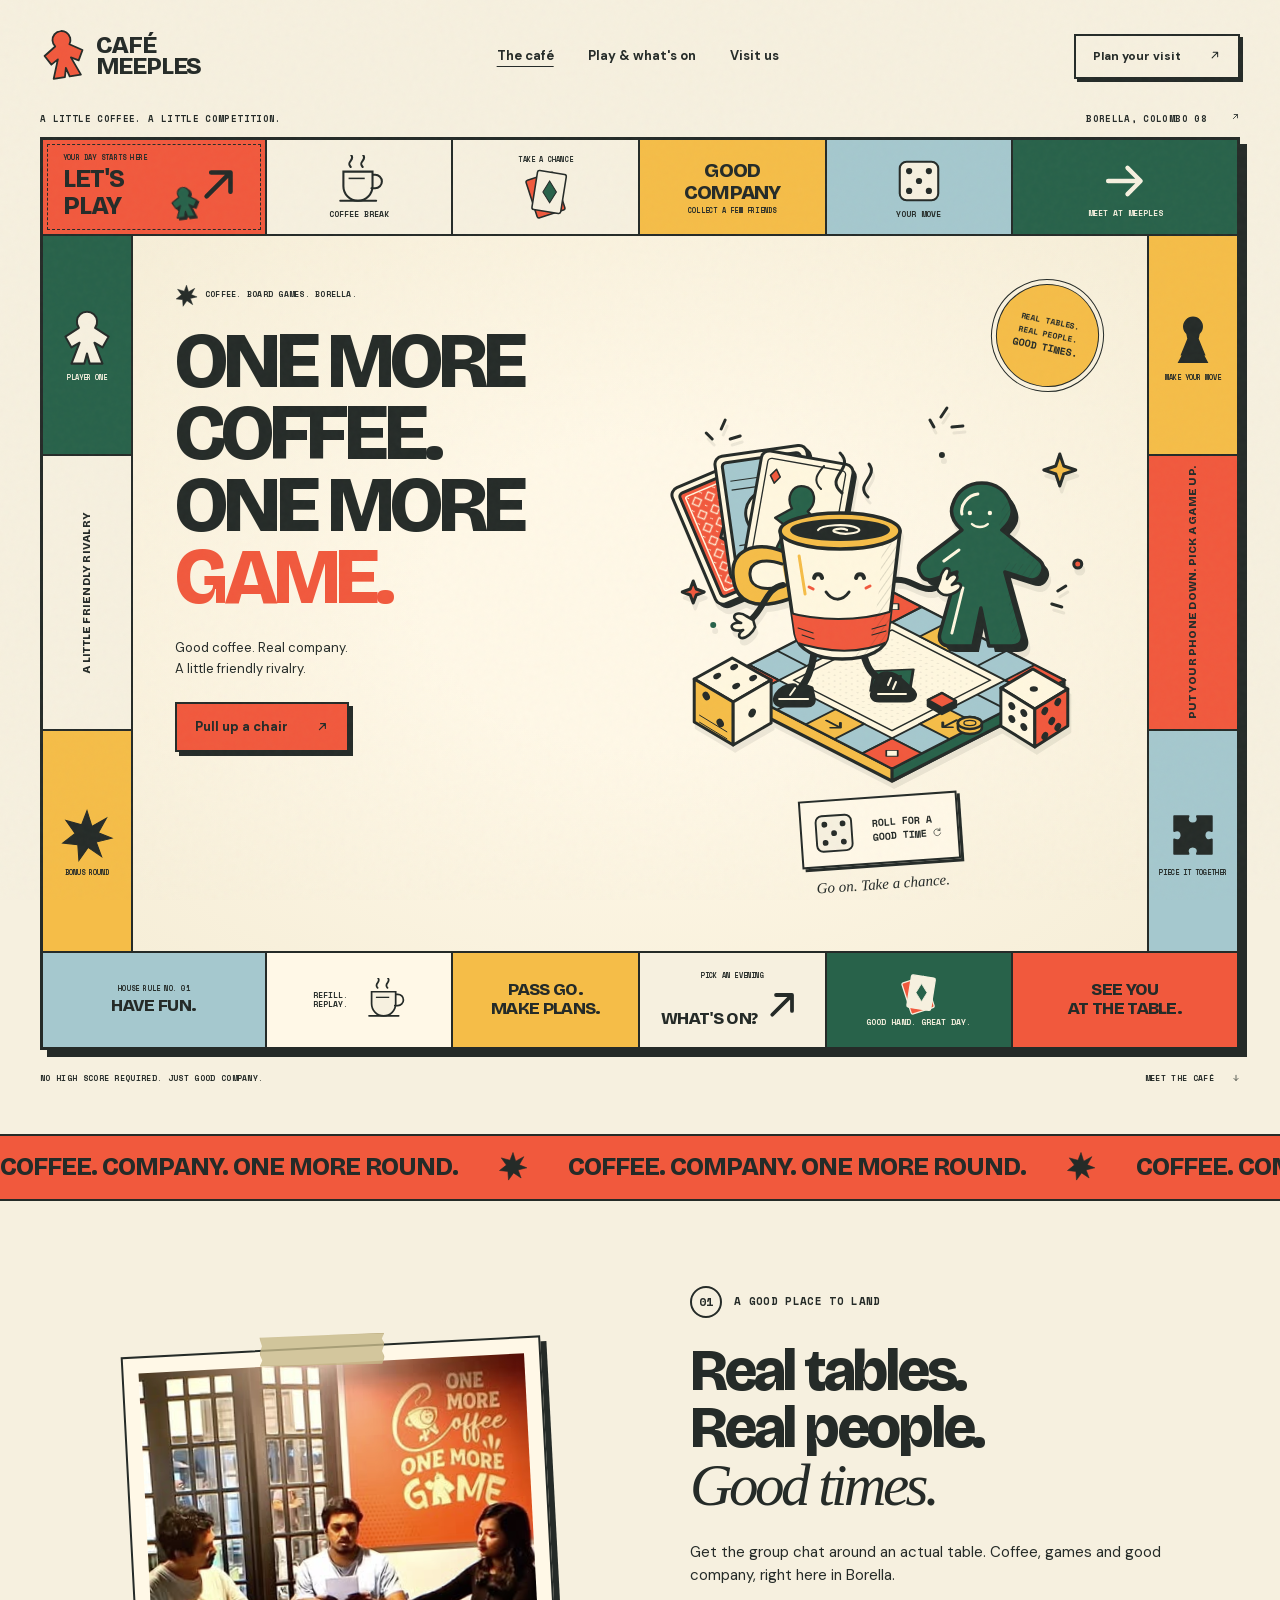
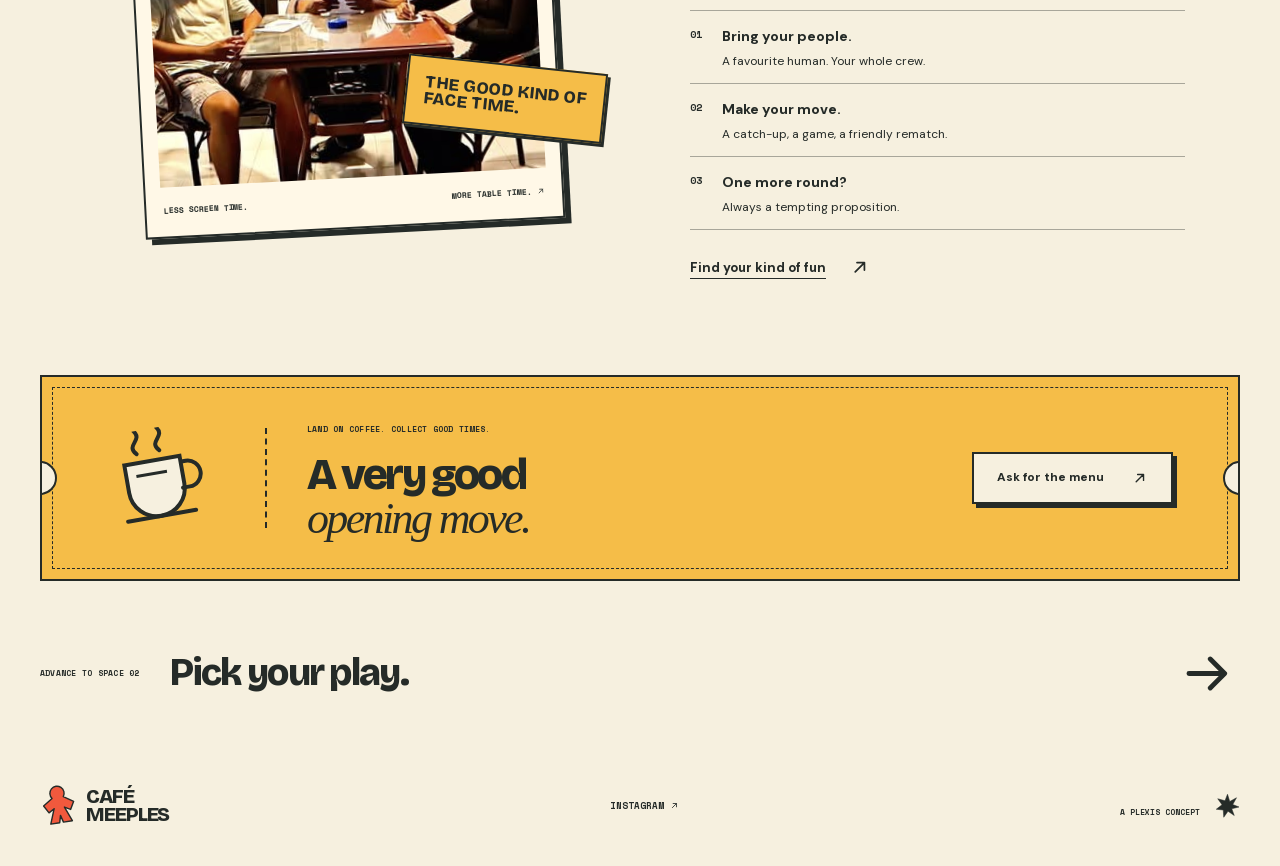
==== commit b8ab183e: "Replace emoji-style text symbols with original drawn interface icons" ====
--- a/index.html
+++ b/index.html
@@ -24,18 +24,18 @@
 <symbol id="i-arrow" viewbox="0 0 80 80"><path d="M13 40h51M44 19l21 21-21 21" fill="none" stroke="currentColor" stroke-linecap="round" stroke-linejoin="round" stroke-width="7"></path></symbol>
 <symbol id="i-pawn" viewbox="0 0 100 100"><path d="M39 38a17 17 0 1 1 22 0l-2 10 12 29H29l12-29Zm-8 40h38l7 13H24Z" fill="currentColor" stroke="var(--ink)" stroke-width="3"></path></symbol>
 <symbol id="i-puzzle" viewbox="0 0 100 100"><path d="M15 15h27c-9 18 24 18 15 0h28v28c-18-9-18 24 0 15v27H57c9-18-24-18-15 0H15V58c18 9 18-24 0-15Z" fill="currentColor" stroke="var(--ink)" stroke-linejoin="round" stroke-width="3"></path></symbol>
-</svg>
+<symbol id="i-refresh" viewbox="0 0 80 80"><path d="M63 28A27 27 0 1 0 66 49M63 11v18H45" fill="none" stroke="currentColor" stroke-linecap="round" stroke-linejoin="round" stroke-width="5"></path></symbol><symbol id="i-close" viewbox="0 0 80 80"><path d="m20 20 40 40M60 20 20 60" fill="none" stroke="currentColor" stroke-linecap="round" stroke-width="5"></path></symbol><symbol id="i-copy" viewbox="0 0 80 80"><path d="M25 18H12v50h43V55" fill="none" stroke="currentColor" stroke-width="4"></path><rect fill="none" height="47" stroke="currentColor" stroke-width="4" width="43" x="27" y="8"></rect></symbol><symbol id="i-dot" viewbox="0 0 80 80"><circle cx="40" cy="40" fill="currentColor" r="15"></circle></symbol></svg>
 <header class="site-header">
 <a aria-label="Café Meeples, back to start" class="brand" href="./index.html"><svg aria-hidden="true"><use href="#i-meeple"></use></svg><span>CAFÉ<br/>MEEPLES</span></a>
 <nav aria-label="Main navigation" class="desktop-nav"><a aria-current="page" href="index.html">The café</a><a href="play.html">Play &amp; what's on</a><a href="visit.html">Visit us</a></nav>
-<a class="button small header-visit" href="./visit.html">Plan your visit <span aria-hidden="true">↗</span></a>
+<a class="button small header-visit" href="./visit.html">Plan your visit <span aria-hidden="true"><svg aria-hidden="true" class="ui-icon arrow-ne"><use href="#i-arrow"></use></svg></span></a>
 <button aria-controls="mobile-nav" aria-expanded="false" aria-label="Open navigation" class="menu-toggle"><span></span><span></span></button>
 <nav aria-label="Mobile navigation" class="mobile-nav" hidden="" id="mobile-nav"><a href="index.html">01 — The café</a><a href="play.html">02 — Play &amp; what's on</a><a href="visit.html">03 — Visit us</a></nav>
-</header><main id="main"><nav aria-label="Your route" class="page-route wrap"><a aria-current="page" href="./index.html"><span>01</span><strong>THE CAFÉ</strong><b aria-hidden="true">●</b></a><a href="./play.html"><span>02</span><strong>PICK YOUR PLAY</strong><b aria-hidden="true">↗</b></a><a href="./visit.html"><span>03</span><strong>LAND AT MEEPLES</strong><b aria-hidden="true">↗</b></a></nav><section aria-labelledby="hero-title" class="hero wrap" id="start">
-<div class="board-caption"><span>A LITTLE COFFEE. A LITTLE COMPETITION.</span><span>BORELLA, COLOMBO 08 <span aria-hidden="true">↗</span></span></div>
+</header><main id="main"><nav aria-label="Your route" class="page-route wrap"><a aria-current="page" href="./index.html"><span>01</span><strong>THE CAFÉ</strong><b aria-hidden="true"><svg aria-hidden="true" class="ui-icon"><use href="#i-dot"></use></svg></b></a><a href="./play.html"><span>02</span><strong>PICK YOUR PLAY</strong><b aria-hidden="true"><svg aria-hidden="true" class="ui-icon arrow-ne"><use href="#i-arrow"></use></svg></b></a><a href="./visit.html"><span>03</span><strong>LAND AT MEEPLES</strong><b aria-hidden="true"><svg aria-hidden="true" class="ui-icon arrow-ne"><use href="#i-arrow"></use></svg></b></a></nav><section aria-labelledby="hero-title" class="hero wrap" id="start">
+<div class="board-caption"><span>A LITTLE COFFEE. A LITTLE COMPETITION.</span><span>BORELLA, COLOMBO 08 <span aria-hidden="true"><svg aria-hidden="true" class="ui-icon arrow-ne"><use href="#i-arrow"></use></svg></span></span></div>
 <div class="game-board">
 <div class="board-top board-edge">
-<a class="board-tile tile-start" href="#cafe"><span class="tiny">YOUR DAY STARTS HERE</span><strong>LET'S<br/>PLAY <span>↗</span></strong></a>
+<a class="board-tile tile-start" href="#cafe"><span class="tiny">YOUR DAY STARTS HERE</span><strong>LET'S<br/>PLAY <span><svg aria-hidden="true" class="ui-icon arrow-ne"><use href="#i-arrow"></use></svg></span></strong></a>
 <a class="board-tile tile-coffee" href="#coffee"><svg aria-hidden="true"><use href="#i-cup"></use></svg><span>COFFEE BREAK</span></a>
 <a class="board-tile tile-draw" href="./play.html"><span class="tiny">TAKE A CHANCE</span><svg aria-hidden="true"><use href="#i-cards"></use></svg></a>
 <a class="board-tile tile-social" href="./play.html#events"><strong>GOOD<br/>COMPANY</strong><span class="tiny">COLLECT A FEW FRIENDS</span></a>
@@ -44,15 +44,15 @@
 </div>
 <div aria-hidden="true" class="board-left board-edge"><div class="board-tile tile-green"><svg><use href="#i-meeple"></use></svg><span>PLAYER ONE</span></div><div class="board-tile tile-cream"><span class="vertical-type">A LITTLE FRIENDLY RIVALRY</span></div><div class="board-tile tile-yellow"><svg><use href="#i-star"></use></svg><span>BONUS ROUND</span></div></div>
 <div class="board-center">
-<div class="hero-copy"><span class="eyebrow"><span class="mini-star">✳</span> COFFEE. BOARD GAMES. BORELLA.</span><h1 id="hero-title">ONE MORE<br/>COFFEE.<br/>ONE MORE<br/><span>GAME.</span></h1><p>Good coffee. Real company.<br/>A little friendly rivalry.</p><a class="button primary" href="./visit.html">Pull up a chair <span aria-hidden="true">↗</span></a></div>
-<div class="hero-art"><span class="round-stamp">REAL TABLES.<br/>REAL PEOPLE.<br/><b>GOOD TIMES.</b></span><img alt="A cheerful coffee cup and a green meeple getting together over a board game" fetchpriority="high" height="460" src="./assets/your-move.svg" width="500"/><div class="roll-control"><button aria-label="Roll the dice for an idea" class="roll-button" id="roll-dice"><svg aria-hidden="true"><use href="#i-dice"></use></svg><span>ROLL FOR A<br/>GOOD TIME <span aria-hidden="true">↻</span></span></button><span class="handwritten">Go on. Take a chance.</span></div></div>
+<div class="hero-copy"><span class="eyebrow"><span class="mini-star"><svg aria-hidden="true" class="ui-icon"><use href="#i-star"></use></svg></span> COFFEE. BOARD GAMES. BORELLA.</span><h1 id="hero-title">ONE MORE<br/>COFFEE.<br/>ONE MORE<br/><span>GAME.</span></h1><p>Good coffee. Real company.<br/>A little friendly rivalry.</p><a class="button primary" href="./visit.html">Pull up a chair <span aria-hidden="true"><svg aria-hidden="true" class="ui-icon arrow-ne"><use href="#i-arrow"></use></svg></span></a></div>
+<div class="hero-art"><span class="round-stamp">REAL TABLES.<br/>REAL PEOPLE.<br/><b>GOOD TIMES.</b></span><img alt="A cheerful coffee cup and a green meeple getting together over a board game" fetchpriority="high" height="460" src="./assets/your-move.svg" width="500"/><div class="roll-control"><button aria-label="Roll the dice for an idea" class="roll-button" id="roll-dice"><svg aria-hidden="true"><use href="#i-dice"></use></svg><span>ROLL FOR A<br/>GOOD TIME <span aria-hidden="true"><svg aria-hidden="true" class="ui-icon"><use href="#i-refresh"></use></svg></span></span></button><span class="handwritten">Go on. Take a chance.</span></div></div>
 </div>
 <div aria-hidden="true" class="board-right board-edge"><div class="board-tile tile-yellow"><svg><use href="#i-pawn"></use></svg><span>MAKE YOUR MOVE</span></div><div class="board-tile tile-coral"><span class="vertical-type">PUT YOUR PHONE DOWN. PICK A GAME UP.</span></div><div class="board-tile tile-blue"><svg><use href="#i-puzzle"></use></svg><span>PIECE IT TOGETHER</span></div></div>
-<div class="board-bottom board-edge"><div class="board-tile tile-blue"><span class="tiny">HOUSE RULE NO. 01</span><strong>HAVE FUN.</strong></div><a class="board-tile tile-small-coffee" href="#coffee"><span>REFILL.<br/>REPLAY.</span><svg aria-hidden="true"><use href="#i-cup"></use></svg></a><div class="board-tile tile-yellow"><strong>PASS GO.<br/>MAKE PLANS.</strong></div><a class="board-tile tile-cream" href="./play.html#events"><span class="tiny">PICK AN EVENING</span><strong>WHAT'S ON? ↗</strong></a><div class="board-tile tile-green"><svg aria-hidden="true"><use href="#i-cards"></use></svg><span>GOOD HAND. GREAT DAY.</span></div><a class="board-tile tile-coral" href="./visit.html"><strong>SEE YOU<br/>AT THE TABLE.</strong></a></div>
+<div class="board-bottom board-edge"><div class="board-tile tile-blue"><span class="tiny">HOUSE RULE NO. 01</span><strong>HAVE FUN.</strong></div><a class="board-tile tile-small-coffee" href="#coffee"><span>REFILL.<br/>REPLAY.</span><svg aria-hidden="true"><use href="#i-cup"></use></svg></a><div class="board-tile tile-yellow"><strong>PASS GO.<br/>MAKE PLANS.</strong></div><a class="board-tile tile-cream" href="./play.html#events"><span class="tiny">PICK AN EVENING</span><strong>WHAT'S ON? <svg aria-hidden="true" class="ui-icon arrow-ne"><use href="#i-arrow"></use></svg></strong></a><div class="board-tile tile-green"><svg aria-hidden="true"><use href="#i-cards"></use></svg><span>GOOD HAND. GREAT DAY.</span></div><a class="board-tile tile-coral" href="./visit.html"><strong>SEE YOU<br/>AT THE TABLE.</strong></a></div>
 </div>
-<div class="hero-footnote"><span>NO HIGH SCORE REQUIRED. JUST GOOD COMPANY.</span><a href="#cafe">MEET THE CAFÉ <span aria-hidden="true">↓</span></a></div>
-</section><div aria-hidden="true" class="marquee"><div>COFFEE. COMPANY. ONE MORE ROUND. <span>✳</span> COFFEE. COMPANY. ONE MORE ROUND. <span>✳</span> COFFEE. COMPANY. ONE MORE ROUND. <span>✳</span></div></div><section aria-labelledby="cafe-title" class="cafe-section section wrap" id="cafe">
-<div class="cafe-photo"><div aria-hidden="true" class="photo-tape"></div><img alt="Friends playing cards at a table inside Café Meeples, beside the café's orange One More Coffee, One More Game wall" height="640" loading="lazy" src="./assets/playing.jpg" width="360"/><div class="photo-caption"><span>LESS SCREEN TIME.</span><span>MORE TABLE TIME. ↗</span></div><span class="photo-label">THE GOOD KIND OF<br/>FACE TIME.</span></div>
-<div class="cafe-copy"><div class="section-label"><span class="number">01</span> A GOOD PLACE TO LAND</div><h2 id="cafe-title">Real tables.<br/>Real people.<br/><span class="serif">Good times.</span></h2><p>Get the group chat around an actual table. Coffee, games and good company, right here in Borella.</p><ol class="how-to"><li><span>01</span><div><strong>Bring your people.</strong><p>A favourite human. Your whole crew.</p></div></li><li><span>02</span><div><strong>Make your move.</strong><p>A catch-up, a game, a friendly rematch.</p></div></li><li><span>03</span><div><strong>One more round?</strong><p>Always a tempting proposition.</p></div></li></ol><a class="text-link" href="./play.html">Find your kind of fun <span aria-hidden="true">↗</span></a></div>
-</section><section class="coffee-ticket wrap" id="coffee"><div class="ticket-icon"><svg aria-hidden="true"><use href="#i-cup"></use></svg></div><div><span class="mono">LAND ON COFFEE. COLLECT GOOD TIMES.</span><h2>A very good<br/><span class="serif">opening move.</span></h2></div><a class="button" href="https://www.instagram.com/cafe_meeples/" rel="noopener noreferrer" target="_blank">Ask for the menu ↗</a><span class="ticket-hole left"></span><span class="ticket-hole right"></span></section><a class="next-page wrap" href="./play.html"><span class="mono">ADVANCE TO SPACE 02</span><strong>Pick your play.</strong><svg aria-hidden="true"><use href="#i-arrow"></use></svg></a></main><footer class="site-footer wrap"><a class="brand" href="./index.html"><svg aria-hidden="true"><use href="#i-meeple"></use></svg><span>CAFÉ<br/>MEEPLES</span></a><a href="https://www.instagram.com/cafe_meeples/" rel="noopener noreferrer" target="_blank">INSTAGRAM ↗</a><span class="footer-credit">A PLEXIS CONCEPT <span>✳</span></span></footer><dialog aria-labelledby="roll-title" class="game-dialog" id="roll-dialog"><button aria-label="Close your next move" class="dialog-close">×</button><span class="eyebrow">CHANCE CARD <span id="roll-number">01</span> / 06</span><div aria-hidden="true" class="dialog-die"><svg><use href="#i-dice"></use></svg></div><h2 id="roll-title">Your next move.</h2><p id="roll-copy"></p><a class="button primary full" href="./play.html" id="roll-link">Choose your play ↗</a><button class="text-link roll-again">Take another chance ↻</button></dialog><a class="mobile-visit" href="./visit.html"><svg aria-hidden="true"><use href="#i-meeple"></use></svg><span>YOUR NEXT MOVE?</span><strong>Plan a visit ↗</strong></a></body>
+<div class="hero-footnote"><span>NO HIGH SCORE REQUIRED. JUST GOOD COMPANY.</span><a href="#cafe">MEET THE CAFÉ <span aria-hidden="true"><svg aria-hidden="true" class="ui-icon arrow-down"><use href="#i-arrow"></use></svg></span></a></div>
+</section><div aria-hidden="true" class="marquee"><div>COFFEE. COMPANY. ONE MORE ROUND. <span><svg aria-hidden="true" class="ui-icon"><use href="#i-star"></use></svg></span> COFFEE. COMPANY. ONE MORE ROUND. <span><svg aria-hidden="true" class="ui-icon"><use href="#i-star"></use></svg></span> COFFEE. COMPANY. ONE MORE ROUND. <span><svg aria-hidden="true" class="ui-icon"><use href="#i-star"></use></svg></span></div></div><section aria-labelledby="cafe-title" class="cafe-section section wrap" id="cafe">
+<div class="cafe-photo"><div aria-hidden="true" class="photo-tape"></div><img alt="Friends playing cards at a table inside Café Meeples, beside the café's orange One More Coffee, One More Game wall" height="640" loading="lazy" src="./assets/playing.jpg" width="360"/><div class="photo-caption"><span>LESS SCREEN TIME.</span><span>MORE TABLE TIME. <svg aria-hidden="true" class="ui-icon arrow-ne"><use href="#i-arrow"></use></svg></span></div><span class="photo-label">THE GOOD KIND OF<br/>FACE TIME.</span></div>
+<div class="cafe-copy"><div class="section-label"><span class="number">01</span> A GOOD PLACE TO LAND</div><h2 id="cafe-title">Real tables.<br/>Real people.<br/><span class="serif">Good times.</span></h2><p>Get the group chat around an actual table. Coffee, games and good company, right here in Borella.</p><ol class="how-to"><li><span>01</span><div><strong>Bring your people.</strong><p>A favourite human. Your whole crew.</p></div></li><li><span>02</span><div><strong>Make your move.</strong><p>A catch-up, a game, a friendly rematch.</p></div></li><li><span>03</span><div><strong>One more round?</strong><p>Always a tempting proposition.</p></div></li></ol><a class="text-link" href="./play.html">Find your kind of fun <span aria-hidden="true"><svg aria-hidden="true" class="ui-icon arrow-ne"><use href="#i-arrow"></use></svg></span></a></div>
+</section><section class="coffee-ticket wrap" id="coffee"><div class="ticket-icon"><svg aria-hidden="true"><use href="#i-cup"></use></svg></div><div><span class="mono">LAND ON COFFEE. COLLECT GOOD TIMES.</span><h2>A very good<br/><span class="serif">opening move.</span></h2></div><a class="button" href="https://www.instagram.com/cafe_meeples/" rel="noopener noreferrer" target="_blank">Ask for the menu <svg aria-hidden="true" class="ui-icon arrow-ne"><use href="#i-arrow"></use></svg></a><span class="ticket-hole left"></span><span class="ticket-hole right"></span></section><a class="next-page wrap" href="./play.html"><span class="mono">ADVANCE TO SPACE 02</span><strong>Pick your play.</strong><svg aria-hidden="true"><use href="#i-arrow"></use></svg></a></main><footer class="site-footer wrap"><a class="brand" href="./index.html"><svg aria-hidden="true"><use href="#i-meeple"></use></svg><span>CAFÉ<br/>MEEPLES</span></a><a href="https://www.instagram.com/cafe_meeples/" rel="noopener noreferrer" target="_blank">INSTAGRAM <svg aria-hidden="true" class="ui-icon arrow-ne"><use href="#i-arrow"></use></svg></a><span class="footer-credit">A PLEXIS CONCEPT <span><svg aria-hidden="true" class="ui-icon"><use href="#i-star"></use></svg></span></span></footer><dialog aria-labelledby="roll-title" class="game-dialog" id="roll-dialog"><button aria-label="Close your next move" class="dialog-close"><svg aria-hidden="true" class="ui-icon"><use href="#i-close"></use></svg></button><span class="eyebrow">CHANCE CARD <span id="roll-number">01</span> / 06</span><div aria-hidden="true" class="dialog-die"><svg><use href="#i-dice"></use></svg></div><h2 id="roll-title">Your next move.</h2><p id="roll-copy"></p><a class="button primary full" href="./play.html" id="roll-link">Choose your play <svg aria-hidden="true" class="ui-icon arrow-ne"><use href="#i-arrow"></use></svg></a><button class="text-link roll-again">Take another chance <svg aria-hidden="true" class="ui-icon"><use href="#i-refresh"></use></svg></button></dialog><a class="mobile-visit" href="./visit.html"><svg aria-hidden="true"><use href="#i-meeple"></use></svg><span>YOUR NEXT MOVE?</span><strong>Plan a visit <svg aria-hidden="true" class="ui-icon arrow-ne"><use href="#i-arrow"></use></svg></strong></a></body>
 </html>
--- a/style.css
+++ b/style.css
@@ -1,5 +1,5 @@
 :root{--cream:#f6f0df;--paper:#fff8e7;--ink:#252b28;--coral:#f1593d;--yellow:#f5bd48;--green:#28624a;--mint:#dce7d5;--blue:#a5c8ce;--line:2px solid var(--ink);--display:'Bricolage Grotesque',sans-serif;--body:'DM Sans',sans-serif;--mono:'Space Mono',monospace}
-*{box-sizing:border-box}html{scroll-behavior:smooth;scroll-padding-top:100px}body{margin:0;background:var(--cream);color:var(--ink);font-family:var(--body);font-size:16px;line-height:1.55;-webkit-font-smoothing:antialiased}body:before{content:"";position:fixed;inset:0;z-index:100;pointer-events:none;opacity:.045;background-image:url("data:image/svg+xml,%3Csvg viewBox='0 0 180 180' xmlns='http://www.w3.org/2000/svg'%3E%3Cfilter id='n'%3E%3CfeTurbulence type='fractalNoise' baseFrequency='.82' numOctaves='3' stitchTiles='stitch'/%3E%3C/filter%3E%3Cpath fill='%23000' filter='url(%23n)' opacity='.65' d='M0 0h180v180H0z'/%3E%3C/svg%3E")}a{color:inherit;text-decoration:none}button,input,select,textarea{font:inherit;color:inherit}button,a{-webkit-tap-highlight-color:transparent}button{cursor:pointer}button:disabled{cursor:wait}button:focus-visible,a:focus-visible,input:focus-visible,select:focus-visible,textarea:focus-visible{outline:3px solid var(--coral);outline-offset:5px}button{border-radius:0}img{max-width:100%;display:block}svg{display:inline-block;width:1em;height:1em;vertical-align:middle}.symbols{position:absolute;width:0;height:0;overflow:hidden}.wrap{width:min(1320px,calc(100% - 80px));margin-inline:auto}.section{padding-block:110px}.section-label,.eyebrow{font-family:var(--mono);font-size:11px;line-height:1.5;font-weight:700;letter-spacing:.03em;display:flex;align-items:center;gap:12px}.number{width:32px;height:32px;display:inline-grid;place-items:center;border:var(--line);border-radius:50%;font-size:12px;flex-shrink:0}.mono,.tiny{font-family:var(--mono);font-size:10px;font-weight:700;letter-spacing:.03em}.serif{font-family:Georgia,'Times New Roman',serif;font-style:italic;font-weight:400;letter-spacing:-.06em}.button{min-height:52px;display:inline-flex;align-items:center;justify-content:space-between;gap:28px;padding:13px 23px;border:var(--line);box-shadow:4px 4px 0 var(--ink);font-weight:800;font-size:14px;background:var(--cream);transition:transform .18s,box-shadow .18s}.button:hover{transform:translate(2px,2px);box-shadow:2px 2px 0 var(--ink)}.button.primary{background:var(--coral);color:var(--ink)}.button.small{min-height:45px;font-size:12px;padding:10px 17px;box-shadow:3px 3px 0 var(--ink)}.button.full{width:100%}.text-link{display:inline-flex;align-items:center;gap:24px;font-size:13px;font-weight:800;text-decoration:underline;text-underline-offset:6px;text-decoration-thickness:1px;min-height:44px}.text-link span{font-size:20px;text-decoration:none}.text-link:hover{color:var(--green)}h1,h2,h3,p{margin-top:0}h1,h2,h3{font-family:var(--display);font-weight:800;letter-spacing:-.055em;line-height:.98}h2{font-size:clamp(42px,4.5vw,66px);margin-bottom:26px}h3{font-size:24px}p{margin-bottom:22px;max-width:540px}.lead{font-size:20px;font-weight:600;line-height:1.45}.small-note{font-family:var(--mono);font-size:9px;letter-spacing:.02em;line-height:1.7;display:block;margin-top:22px}.centered{text-align:center}.skip-link{position:fixed;left:16px;top:-70px;z-index:150;background:var(--yellow);padding:12px;border:var(--line)}.skip-link:focus{top:12px}.site-header{width:min(1400px,calc(100% - 80px));height:112px;margin:auto;display:flex;align-items:center;justify-content:space-between;gap:25px;position:relative;z-index:10}.brand{display:inline-flex;align-items:center;gap:8px;line-height:.87;font-family:var(--display);font-weight:800;letter-spacing:-1.1px;font-size:24px;flex-shrink:0}.brand svg{width:48px;height:52px;color:var(--coral);transform:rotate(-9deg)}.brand-dot{font:10px var(--body);vertical-align:top;margin-left:2px}.desktop-nav{display:flex;gap:34px;font-size:13px;font-weight:700}.desktop-nav a{padding:13px 0}.desktop-nav a:hover{text-decoration:underline;text-underline-offset:5px}.menu-toggle,.mobile-nav{display:none}.board-caption,.hero-footnote{display:flex;justify-content:space-between;font:9px var(--mono);letter-spacing:.04em;gap:20px}.board-caption{padding:0 0 12px}.board-caption span:last-child{display:flex;gap:24px}.game-board{display:grid;grid-template-columns:90px minmax(0,1fr) 90px;grid-template-rows:96px minmax(0,1fr) 96px;border:3px solid var(--ink);background:var(--paper);box-shadow:7px 7px 0 var(--ink);position:relative}.board-top,.board-bottom{grid-column:1/-1;display:grid;grid-template-columns:1.2fr repeat(4,1fr) 1.2fr}.board-top{grid-row:1;border-bottom:var(--line)}.board-bottom{grid-row:3;border-top:var(--line)}.board-left{grid-column:1;grid-row:2;border-right:var(--line);display:grid;grid-template-rows:1fr 1.25fr 1fr}.board-right{grid-column:3;grid-row:2;border-left:var(--line);display:grid;grid-template-rows:1fr 1.25fr 1fr}.board-tile{display:flex;align-items:center;justify-content:center;position:relative;flex-direction:column;gap:3px;text-align:center;padding:10px 5px;font-family:var(--display);overflow:hidden;line-height:1.1;transition:background .2s}.board-tile:not(:last-child){border-right:var(--line)}.board-left .board-tile,.board-right .board-tile{border-right:0}.board-left .board-tile:not(:last-child),.board-right .board-tile:not(:last-child){border-bottom:var(--line)}.board-tile strong{font-size:20px;letter-spacing:-.04em}.board-tile .tiny{font-size:7px;line-height:1.4}.board-tile>span:not(.tiny):not(.vertical-type){font-family:var(--mono);font-size:8px}.board-tile svg{width:52px;height:52px;flex-shrink:0}.board-tile span.vertical-type{writing-mode:vertical-rl;transform:rotate(180deg);font-size:11px;font-weight:800;letter-spacing:.02em}.tile-start{background:var(--coral);align-items:flex-start;padding-left:20px;transform:none}.tile-start strong{text-align:left;font-size:25px}.tile-start strong span{position:absolute;right:20px;bottom:20px;font-size:40px}.tile-coffee,.tile-draw,.tile-cream{background:var(--cream)}.tile-social,.tile-yellow{background:var(--yellow)}.tile-dice,.tile-blue{background:var(--blue)}.tile-go,.tile-green{background:var(--green);color:var(--cream)}.tile-go svg{width:60px;height:50px}.tile-coral{background:var(--coral)}.board-bottom .board-tile strong{font-size:17px}.board-bottom .tile-small-coffee{flex-direction:row;gap:15px}.board-bottom .tile-small-coffee span{font:800 19px/1.05 var(--display)}.board-bottom .board-tile svg{width:43px;height:43px}.board-left .board-tile svg,.board-right .board-tile svg{width:54px;height:62px}.board-left .board-tile>span:not(.vertical-type),.board-right .board-tile>span:not(.vertical-type){font-size:7px}.board-center{grid-column:2;grid-row:2;padding:45px 42px 40px;display:grid;grid-template-columns:1.05fr 1fr;gap:10px;position:relative;background:radial-gradient(ellipse at 50% 50%,#fff8e7 30%,#f6eed8 100%)}.hero-copy .eyebrow{font-size:8px;gap:7px;white-space:nowrap}.mini-star{font-size:23px;line-height:1}.hero h1{font-size:clamp(54px,6.25vw,88px);line-height:.9;letter-spacing:-.065em;margin:18px 0 25px}.hero h1>span{color:var(--coral)}.hero-copy p{font-size:13px;line-height:1.6;margin-bottom:23px}.hero-copy .button{font-size:13px;min-height:50px;padding:11px 18px}.hero-explore{display:flex;width:fit-content;margin-top:13px;font-size:11px;gap:12px}.hero-art{display:flex;flex-direction:column;justify-content:center;position:relative;min-width:0}.hero-art>img{width:112%;max-width:none;margin-left:-5%;margin-top:55px;position:relative;z-index:1}.round-stamp{width:103px;height:103px;border:1.5px solid var(--ink);outline:1.5px solid var(--ink);outline-offset:4px;border-radius:50%;transform:rotate(12deg);display:flex;justify-content:center;align-items:center;flex-direction:column;text-align:center;font:8px/1.6 var(--mono);position:absolute;right:6px;top:3px;background:var(--yellow)}.round-stamp b{font-size:10px;display:block}.roll-control{margin-top:-18px;position:relative;z-index:2;align-self:center;transform:rotate(-4deg)}.roll-button{background:var(--paper);border:var(--line);display:flex;align-items:center;gap:14px;box-shadow:3px 3px 0 var(--ink);padding:8px 15px 8px 8px}.roll-button>svg{width:48px;height:48px}.roll-button>span{font:700 10px/1.4 var(--mono);text-align:left}.roll-button:hover{background:var(--yellow)}.handwritten{display:block;font:italic 15px Georgia,serif;text-align:center;margin-top:12px}.hero-footnote{padding:22px 0 35px;font-size:8px}.hero-footnote a{display:flex;gap:18px}.marquee{background:var(--coral);border-block:var(--line);overflow:hidden;margin-top:15px}.marquee>div{display:flex;gap:40px;align-items:center;white-space:nowrap;width:max-content;padding:12px 0;font-family:var(--display);font-weight:800;font-size:25px;letter-spacing:-.04em;animation:marquee 45s linear infinite}.marquee span{font-size:30px;line-height:1}@keyframes marquee{to{transform:translateX(-33.333%)}}.cafe-section{display:grid;grid-template-columns:1fr 1fr;align-items:center;gap:110px;padding-inline:55px}.cafe-photo{position:relative;transform:rotate(-3deg);background:var(--paper);padding:15px;border:var(--line);box-shadow:6px 6px 0 var(--ink);width:min(420px,100%);margin-inline:auto}.cafe-photo>img{width:100%;height:475px;object-fit:cover;object-position:center 55%;filter:saturate(.85)}.photo-tape{position:absolute;z-index:2;left:33%;top:-15px;width:125px;height:32px;transform:rotate(2deg);background:#c9bb8bcc;border:1px solid #ad9c6f66;clip-path:polygon(0 9%,100% 0,98% 18%,100% 34%,98% 57%,100% 75%,98% 97%,0 100%,2% 80%,0 60%,2% 36%)}.photo-caption{display:flex;justify-content:space-between;font:8px var(--mono);padding:17px 2px 5px}.photo-label{position:absolute;bottom:85px;right:-48px;transform:rotate(9deg);padding:17px;background:var(--yellow);border:var(--line);font:800 17px/.95 var(--display);box-shadow:3px 3px 0 var(--ink)}.cafe-copy h2{margin-top:24px}.cafe-copy>p{font-size:14px}.cafe-copy>p.lead{font-size:20px;max-width:350px}.how-to{padding:0;list-style:none;margin:28px 0 16px;border-top:1px solid #252b2860}.how-to li{display:flex;gap:20px;padding:15px 0;border-bottom:1px solid #252b2860}.how-to li>span{font:10px var(--mono);padding-top:3px}.how-to strong{font-weight:800;font-size:14px}.how-to p{font-size:12px;margin:3px 0 0;line-height:1.5}.play-section{background:var(--mint);border-block:var(--line)}.section-heading{display:flex;align-items:flex-end;justify-content:space-between;gap:50px;margin-bottom:45px}.section-heading h2{margin:24px 0 0}.section-heading>p{font-size:14px;margin:0 0 5px;line-height:1.65}.section-heading>p .mono{display:block;margin-top:15px}.plan-cards{display:grid;grid-template-columns:repeat(3,minmax(0,1fr));gap:25px}.plan-card{background:var(--cream);text-align:left;border:var(--line);padding:18px 23px 0;position:relative;box-shadow:4px 4px 0 var(--ink);transition:transform .2s,box-shadow .2s}.plan-card:nth-child(2){transform:rotate(1deg)}.plan-card:nth-child(3){transform:rotate(-1deg)}.plan-card:hover{transform:translateY(-7px) rotate(0deg)}.plan-card.active{box-shadow:7px 7px 0 var(--ink);background:var(--yellow);transform:translateY(-7px) rotate(-1deg)}.card-top{display:flex;align-items:center;justify-content:space-between;font:9px var(--mono);gap:10px;line-height:1.5}.card-top>span{font-size:8px}.card-art{height:190px;display:flex;align-items:center;justify-content:center;position:relative}.two-art svg{width:95px;height:107px;transform:rotate(-12deg);color:var(--green)}.two-art svg.meeple-two{color:var(--coral);transform:rotate(12deg);margin-left:0;margin-top:28px}.two-art>span{position:absolute;font:italic 55px Georgia;left:48%;top:25px}.crew-art svg:first-child{width:138px;height:138px;transform:rotate(-15deg);margin-right:20px}.crew-art svg:last-child{width:80px;height:80px;transform:rotate(10deg);margin-top:55px}.scribble{position:absolute;font:800 15px/.9 var(--display);transform:rotate(15deg);top:30px;right:20px}.new-art svg{width:170px;height:170px;color:var(--coral)}.new-art b{position:absolute;font:italic bold 110px Georgia;top:6px;left:calc(50% - 26px)}.card-title{display:block;font:800 clamp(25px,2.4vw,34px)/1 var(--display);letter-spacing:-.05em;margin:6px 0 12px}.card-description{font-size:12px;display:block;min-height:44px;line-height:1.5}.card-select{margin-top:20px;border-top:var(--line);padding:15px 0;display:flex;justify-content:space-between;align-items:center;font:9px var(--mono)}.card-select>span{font-size:22px}.plan-card.active .card-select:before{content:'✓';position:absolute;right:24px;bottom:20px;font:bold 20px var(--body)}.plan-card.active .card-select>span{visibility:hidden}.chosen-plan{border-block:var(--line);display:grid;grid-template-columns:135px 1fr auto;align-items:center;gap:30px;margin-top:48px;padding:25px 0}.chosen-plan>span{font-size:9px}.chosen-plan h3{font-size:22px;line-height:1.1;margin-bottom:8px;letter-spacing:-.03em}.chosen-plan p{font-size:13px;margin:0;max-width:580px}.chosen-plan .button{background:var(--mint);white-space:nowrap}.refuel-section{display:grid;grid-template-columns:1fr 1fr;gap:100px;align-items:center;padding-inline:55px}.refuel-section h2{margin-top:25px}.refuel-section p:not(.lead){font-size:14px}.coffee-print{aspect-ratio:1;position:relative;display:flex;align-items:center;justify-content:center;background:var(--yellow);border:var(--line);box-shadow:6px 6px 0 var(--ink);transform:rotate(2deg);overflow:hidden}.coffee-print:before{content:"";position:absolute;inset:13px;border:1px solid var(--ink)}.coffee-ring{position:absolute;width:68%;height:68%;border:1px solid var(--ink);border-radius:50%;box-shadow:0 0 0 10px var(--yellow),0 0 0 11px var(--ink)}.coffee-print>svg{width:57%;height:57%;transform:rotate(-11deg);position:relative}.coffee-print-top,.coffee-print-bottom{position:absolute;font:10px var(--mono);text-align:center;line-height:1.5;letter-spacing:.06em}.coffee-print-top{top:28px}.coffee-print-bottom{bottom:26px}.coffee-spark{position:absolute;font-size:65px;font-family:Georgia;line-height:1}.spark-one{top:65px;left:30px}.spark-two{right:25px;bottom:75px;font-size:45px}.events-section{background:var(--paper);border-block:var(--line)}.events-intro{width:300px}.events-intro p{font-size:14px}.events-intro .text-link{font-size:12px}.event-filters{display:flex;gap:10px;margin-bottom:25px;flex-wrap:wrap}.event-filters button{min-height:44px;padding:8px 19px;border:1px solid var(--ink);border-radius:24px;font-size:12px;font-weight:700;background:transparent}.event-filters button[aria-pressed=true]{background:var(--ink);color:var(--cream)}.event-filters button:hover{background:var(--yellow);color:var(--ink)}.event-list{border-top:var(--line)}.event-row{display:grid;grid-template-columns:100px 1fr 200px 45px;align-items:center;gap:24px;min-height:110px;border-bottom:var(--line);padding:18px 22px 18px 0;transition:background .2s}.event-row:hover{background:#f5bd4833}.event-date{display:flex;align-items:center;gap:12px;border-right:1px solid var(--ink)}.event-date strong{font:800 49px/.9 var(--display);letter-spacing:-.07em}.event-date span{font:9px/1.5 var(--mono)}.event-info h3{font-size:25px;margin:0 0 8px;letter-spacing:-.04em}.event-info p{font-size:11px;margin:0}.event-time{font:10px/1.6 var(--mono)}.event-arrow{width:43px;height:43px;border:var(--line);border-radius:50%;font-size:25px;text-align:center;line-height:38px;background:var(--yellow)}.event-note{font-size:10px;margin:18px 0 0;max-width:100%;opacity:.8}.new-player{display:grid;grid-template-columns:65px 1fr auto;gap:25px;align-items:center;background:var(--blue);border:var(--line);padding:26px 30px;margin-top:50px}.new-player>svg{width:60px;height:67px;color:var(--coral)}.new-player h3{font-size:24px;margin-bottom:8px;letter-spacing:-.035em}.new-player p{font-size:12px;max-width:670px;margin:0}.new-player .text-link{white-space:nowrap;font-size:11px}.visit-section{display:grid;grid-template-columns:1fr 1fr;gap:90px;position:relative;padding-inline:55px;align-items:start}.visit-heading h2{font-size:clamp(64px,7vw,100px);margin-top:30px}.visit-heading>p{font-size:17px;margin-top:25px}.visit-card{background:var(--cream);border:var(--line);box-shadow:7px 7px 0 var(--ink);transform:rotate(2deg);max-width:480px;position:relative}.visit-card-top{height:75px;background:var(--green);color:var(--cream);border-bottom:var(--line);display:flex;align-items:center;justify-content:space-between;padding:20px 28px;font:800 26px/1 var(--display);letter-spacing:-.05em}.visit-card-top svg{width:38px;height:45px;color:var(--yellow)}.visit-card-body{padding:30px}.visit-card-body>.mono{font-size:9px}.visit-card h3{font-size:44px;line-height:1;margin:20px 0}.visit-card address{font-size:13px;font-style:normal;margin-bottom:12px}.hours{border-top:var(--line);margin-top:25px;padding-top:10px}.hours>div{display:flex;justify-content:space-between;gap:15px;font-size:12px;padding:10px 0;border-bottom:1px solid #252b2840}.hours strong{font-size:12px;white-space:nowrap}.hours-note{font:10px/1.5 var(--body);margin-top:15px;margin-bottom:24px}.visit-card .button{font-size:12px}.visit-decoration{position:absolute;left:100px;bottom:135px;display:flex;align-items:center;gap:20px;transform:rotate(-12deg)}.visit-decoration svg:first-child{width:105px;height:105px}.visit-decoration span{font:800 21px/.95 var(--display);letter-spacing:-.05em}.visit-decoration svg:last-child{width:75px;height:75px;transform:rotate(-20deg);margin-top:35px}.closing{background:var(--coral);border-block:var(--line);padding:70px 0 85px;text-align:center;overflow:hidden}.closing h2{font-size:clamp(65px,9.7vw,140px);line-height:.85;max-width:1000px;margin:35px auto 40px;position:relative}.closing h2 .serif{letter-spacing:-.07em}.closing h2 svg{height:1.1em;width:.85em;color:var(--cream);position:absolute;top:.1em;right:-.05em;transform:rotate(15deg)}.closing .button{margin:auto}.site-footer{display:flex;align-items:center;justify-content:space-between;gap:25px;min-height:150px;flex-wrap:wrap}.site-footer .brand{font-size:20px}.site-footer .brand svg{width:38px;height:44px}.site-footer p{font-size:11px;margin:0}.site-footer>a:not(.brand){font:9px var(--mono)}.footer-credit{font:8px var(--mono)}.footer-credit span{font-size:25px;margin-left:10px}.mobile-visit{display:none}.game-dialog{padding:35px;width:min(460px,calc(100% - 36px));max-height:calc(100dvh - 40px);border:3px solid var(--ink);box-shadow:8px 8px 0 var(--ink);background:var(--cream);color:var(--ink);overflow-y:auto;overscroll-behavior:contain}.game-dialog::backdrop{background:#252b28b5;backdrop-filter:blur(3px)}.dialog-close{position:absolute;right:10px;top:10px;font-size:28px;line-height:1;min-width:44px;min-height:44px;background:transparent;border:0}.game-dialog>.eyebrow{font-size:9px;margin-bottom:20px;padding-right:25px}.game-dialog h2{font-size:43px;margin-top:20px;margin-bottom:20px}.game-dialog p{font-size:14px}.dialog-die{display:flex;align-items:center;justify-content:center;background:var(--yellow);height:140px;border:var(--line);margin:20px 0}.dialog-die svg{width:95px;height:95px;transform:rotate(-12deg)}.game-dialog .roll-again{display:flex;margin:20px auto 0;border:0;background:transparent;font-size:12px}.game-dialog .button{font-size:12px;gap:15px}.planner-dialog label{display:block;font-weight:700;font-size:12px;margin:18px 0 7px}.planner-dialog select,.planner-dialog input,.planner-dialog textarea{width:100%;border:1px solid var(--ink);background:var(--paper);min-height:48px;padding:10px;font-size:14px;border-radius:0}.planner-dialog input{appearance:none;-webkit-appearance:none}.planner-dialog textarea{resize:vertical;font-size:13px;line-height:1.6}.planner-dialog form>.button{margin-top:25px}.planner-note{font-size:10px!important;margin:25px 0 0;border-top:1px solid #252b2860;padding-top:15px}.planner-dialog #enquiry-result .button{margin-top:16px}.planner-dialog #copy-status{font-family:var(--body);font-size:11px}.no-script{text-align:center;padding:25px}.is-rolling{animation:roll .35s ease}@keyframes roll{50%{transform:rotate(22deg) scale(.9)}}[hidden]{display:none!important}
+*{box-sizing:border-box}html{scroll-behavior:smooth;scroll-padding-top:100px}body{margin:0;background:var(--cream);color:var(--ink);font-family:var(--body);font-size:16px;line-height:1.55;-webkit-font-smoothing:antialiased}body:before{content:"";position:fixed;inset:0;z-index:100;pointer-events:none;opacity:.045;background-image:url("data:image/svg+xml,%3Csvg viewBox='0 0 180 180' xmlns='http://www.w3.org/2000/svg'%3E%3Cfilter id='n'%3E%3CfeTurbulence type='fractalNoise' baseFrequency='.82' numOctaves='3' stitchTiles='stitch'/%3E%3C/filter%3E%3Cpath fill='%23000' filter='url(%23n)' opacity='.65' d='M0 0h180v180H0z'/%3E%3C/svg%3E")}a{color:inherit;text-decoration:none}button,input,select,textarea{font:inherit;color:inherit}button,a{-webkit-tap-highlight-color:transparent}button{cursor:pointer}button:disabled{cursor:wait}button:focus-visible,a:focus-visible,input:focus-visible,select:focus-visible,textarea:focus-visible{outline:3px solid var(--coral);outline-offset:5px}button{border-radius:0}img{max-width:100%;display:block}svg{display:inline-block;width:1em;height:1em;vertical-align:middle}.symbols{position:absolute;width:0;height:0;overflow:hidden}.wrap{width:min(1320px,calc(100% - 80px));margin-inline:auto}.section{padding-block:110px}.section-label,.eyebrow{font-family:var(--mono);font-size:11px;line-height:1.5;font-weight:700;letter-spacing:.03em;display:flex;align-items:center;gap:12px}.number{width:32px;height:32px;display:inline-grid;place-items:center;border:var(--line);border-radius:50%;font-size:12px;flex-shrink:0}.mono,.tiny{font-family:var(--mono);font-size:10px;font-weight:700;letter-spacing:.03em}.serif{font-family:Georgia,'Times New Roman',serif;font-style:italic;font-weight:400;letter-spacing:-.06em}.button{min-height:52px;display:inline-flex;align-items:center;justify-content:space-between;gap:28px;padding:13px 23px;border:var(--line);box-shadow:4px 4px 0 var(--ink);font-weight:800;font-size:14px;background:var(--cream);transition:transform .18s,box-shadow .18s}.button:hover{transform:translate(2px,2px);box-shadow:2px 2px 0 var(--ink)}.button.primary{background:var(--coral);color:var(--ink)}.button.small{min-height:45px;font-size:12px;padding:10px 17px;box-shadow:3px 3px 0 var(--ink)}.button.full{width:100%}.text-link{display:inline-flex;align-items:center;gap:24px;font-size:13px;font-weight:800;text-decoration:underline;text-underline-offset:6px;text-decoration-thickness:1px;min-height:44px}.text-link span{font-size:20px;text-decoration:none}.text-link:hover{color:var(--green)}h1,h2,h3,p{margin-top:0}h1,h2,h3{font-family:var(--display);font-weight:800;letter-spacing:-.055em;line-height:.98}h2{font-size:clamp(42px,4.5vw,66px);margin-bottom:26px}h3{font-size:24px}p{margin-bottom:22px;max-width:540px}.lead{font-size:20px;font-weight:600;line-height:1.45}.small-note{font-family:var(--mono);font-size:9px;letter-spacing:.02em;line-height:1.7;display:block;margin-top:22px}.centered{text-align:center}.skip-link{position:fixed;left:16px;top:-70px;z-index:150;background:var(--yellow);padding:12px;border:var(--line)}.skip-link:focus{top:12px}.site-header{width:min(1400px,calc(100% - 80px));height:112px;margin:auto;display:flex;align-items:center;justify-content:space-between;gap:25px;position:relative;z-index:10}.brand{display:inline-flex;align-items:center;gap:8px;line-height:.87;font-family:var(--display);font-weight:800;letter-spacing:-1.1px;font-size:24px;flex-shrink:0}.brand svg{width:48px;height:52px;color:var(--coral);transform:rotate(-9deg)}.brand-dot{font:10px var(--body);vertical-align:top;margin-left:2px}.desktop-nav{display:flex;gap:34px;font-size:13px;font-weight:700}.desktop-nav a{padding:13px 0}.desktop-nav a:hover{text-decoration:underline;text-underline-offset:5px}.menu-toggle,.mobile-nav{display:none}.board-caption,.hero-footnote{display:flex;justify-content:space-between;font:9px var(--mono);letter-spacing:.04em;gap:20px}.board-caption{padding:0 0 12px}.board-caption span:last-child{display:flex;gap:24px}.game-board{display:grid;grid-template-columns:90px minmax(0,1fr) 90px;grid-template-rows:96px minmax(0,1fr) 96px;border:3px solid var(--ink);background:var(--paper);box-shadow:7px 7px 0 var(--ink);position:relative}.board-top,.board-bottom{grid-column:1/-1;display:grid;grid-template-columns:1.2fr repeat(4,1fr) 1.2fr}.board-top{grid-row:1;border-bottom:var(--line)}.board-bottom{grid-row:3;border-top:var(--line)}.board-left{grid-column:1;grid-row:2;border-right:var(--line);display:grid;grid-template-rows:1fr 1.25fr 1fr}.board-right{grid-column:3;grid-row:2;border-left:var(--line);display:grid;grid-template-rows:1fr 1.25fr 1fr}.board-tile{display:flex;align-items:center;justify-content:center;position:relative;flex-direction:column;gap:3px;text-align:center;padding:10px 5px;font-family:var(--display);overflow:hidden;line-height:1.1;transition:background .2s}.board-tile:not(:last-child){border-right:var(--line)}.board-left .board-tile,.board-right .board-tile{border-right:0}.board-left .board-tile:not(:last-child),.board-right .board-tile:not(:last-child){border-bottom:var(--line)}.board-tile strong{font-size:20px;letter-spacing:-.04em}.board-tile .tiny{font-size:7px;line-height:1.4}.board-tile>span:not(.tiny):not(.vertical-type){font-family:var(--mono);font-size:8px}.board-tile svg{width:52px;height:52px;flex-shrink:0}.board-tile span.vertical-type{writing-mode:vertical-rl;transform:rotate(180deg);font-size:11px;font-weight:800;letter-spacing:.02em}.tile-start{background:var(--coral);align-items:flex-start;padding-left:20px;transform:none}.tile-start strong{text-align:left;font-size:25px}.tile-start strong span{position:absolute;right:20px;bottom:20px;font-size:40px}.tile-coffee,.tile-draw,.tile-cream{background:var(--cream)}.tile-social,.tile-yellow{background:var(--yellow)}.tile-dice,.tile-blue{background:var(--blue)}.tile-go,.tile-green{background:var(--green);color:var(--cream)}.tile-go svg{width:60px;height:50px}.tile-coral{background:var(--coral)}.board-bottom .board-tile strong{font-size:17px}.board-bottom .tile-small-coffee{flex-direction:row;gap:15px}.board-bottom .tile-small-coffee span{font:800 19px/1.05 var(--display)}.board-bottom .board-tile svg{width:43px;height:43px}.board-left .board-tile svg,.board-right .board-tile svg{width:54px;height:62px}.board-left .board-tile>span:not(.vertical-type),.board-right .board-tile>span:not(.vertical-type){font-size:7px}.board-center{grid-column:2;grid-row:2;padding:45px 42px 40px;display:grid;grid-template-columns:1.05fr 1fr;gap:10px;position:relative;background:radial-gradient(ellipse at 50% 50%,#fff8e7 30%,#f6eed8 100%)}.hero-copy .eyebrow{font-size:8px;gap:7px;white-space:nowrap}.mini-star{font-size:23px;line-height:1}.hero h1{font-size:clamp(54px,6.25vw,88px);line-height:.9;letter-spacing:-.065em;margin:18px 0 25px}.hero h1>span{color:var(--coral)}.hero-copy p{font-size:13px;line-height:1.6;margin-bottom:23px}.hero-copy .button{font-size:13px;min-height:50px;padding:11px 18px}.hero-explore{display:flex;width:fit-content;margin-top:13px;font-size:11px;gap:12px}.hero-art{display:flex;flex-direction:column;justify-content:center;position:relative;min-width:0}.hero-art>img{width:112%;max-width:none;margin-left:-5%;margin-top:55px;position:relative;z-index:1}.round-stamp{width:103px;height:103px;border:1.5px solid var(--ink);outline:1.5px solid var(--ink);outline-offset:4px;border-radius:50%;transform:rotate(12deg);display:flex;justify-content:center;align-items:center;flex-direction:column;text-align:center;font:8px/1.6 var(--mono);position:absolute;right:6px;top:3px;background:var(--yellow)}.round-stamp b{font-size:10px;display:block}.roll-control{margin-top:-18px;position:relative;z-index:2;align-self:center;transform:rotate(-4deg)}.roll-button{background:var(--paper);border:var(--line);display:flex;align-items:center;gap:14px;box-shadow:3px 3px 0 var(--ink);padding:8px 15px 8px 8px}.roll-button>svg{width:48px;height:48px}.roll-button>span{font:700 10px/1.4 var(--mono);text-align:left}.roll-button:hover{background:var(--yellow)}.handwritten{display:block;font:italic 15px Georgia,serif;text-align:center;margin-top:12px}.hero-footnote{padding:22px 0 35px;font-size:8px}.hero-footnote a{display:flex;gap:18px}.marquee{background:var(--coral);border-block:var(--line);overflow:hidden;margin-top:15px}.marquee>div{display:flex;gap:40px;align-items:center;white-space:nowrap;width:max-content;padding:12px 0;font-family:var(--display);font-weight:800;font-size:25px;letter-spacing:-.04em;animation:marquee 45s linear infinite}.marquee span{font-size:30px;line-height:1}@keyframes marquee{to{transform:translateX(-33.333%)}}.cafe-section{display:grid;grid-template-columns:1fr 1fr;align-items:center;gap:110px;padding-inline:55px}.cafe-photo{position:relative;transform:rotate(-3deg);background:var(--paper);padding:15px;border:var(--line);box-shadow:6px 6px 0 var(--ink);width:min(420px,100%);margin-inline:auto}.cafe-photo>img{width:100%;height:475px;object-fit:cover;object-position:center 55%;filter:saturate(.85)}.photo-tape{position:absolute;z-index:2;left:33%;top:-15px;width:125px;height:32px;transform:rotate(2deg);background:#c9bb8bcc;border:1px solid #ad9c6f66;clip-path:polygon(0 9%,100% 0,98% 18%,100% 34%,98% 57%,100% 75%,98% 97%,0 100%,2% 80%,0 60%,2% 36%)}.photo-caption{display:flex;justify-content:space-between;font:8px var(--mono);padding:17px 2px 5px}.photo-label{position:absolute;bottom:85px;right:-48px;transform:rotate(9deg);padding:17px;background:var(--yellow);border:var(--line);font:800 17px/.95 var(--display);box-shadow:3px 3px 0 var(--ink)}.cafe-copy h2{margin-top:24px}.cafe-copy>p{font-size:14px}.cafe-copy>p.lead{font-size:20px;max-width:350px}.how-to{padding:0;list-style:none;margin:28px 0 16px;border-top:1px solid #252b2860}.how-to li{display:flex;gap:20px;padding:15px 0;border-bottom:1px solid #252b2860}.how-to li>span{font:10px var(--mono);padding-top:3px}.how-to strong{font-weight:800;font-size:14px}.how-to p{font-size:12px;margin:3px 0 0;line-height:1.5}.play-section{background:var(--mint);border-block:var(--line)}.section-heading{display:flex;align-items:flex-end;justify-content:space-between;gap:50px;margin-bottom:45px}.section-heading h2{margin:24px 0 0}.section-heading>p{font-size:14px;margin:0 0 5px;line-height:1.65}.section-heading>p .mono{display:block;margin-top:15px}.plan-cards{display:grid;grid-template-columns:repeat(3,minmax(0,1fr));gap:25px}.plan-card{background:var(--cream);text-align:left;border:var(--line);padding:18px 23px 0;position:relative;box-shadow:4px 4px 0 var(--ink);transition:transform .2s,box-shadow .2s}.plan-card:nth-child(2){transform:rotate(1deg)}.plan-card:nth-child(3){transform:rotate(-1deg)}.plan-card:hover{transform:translateY(-7px) rotate(0deg)}.plan-card.active{box-shadow:7px 7px 0 var(--ink);background:var(--yellow);transform:translateY(-7px) rotate(-1deg)}.card-top{display:flex;align-items:center;justify-content:space-between;font:9px var(--mono);gap:10px;line-height:1.5}.card-top>span{font-size:8px}.card-art{height:190px;display:flex;align-items:center;justify-content:center;position:relative}.two-art svg{width:95px;height:107px;transform:rotate(-12deg);color:var(--green)}.two-art svg.meeple-two{color:var(--coral);transform:rotate(12deg);margin-left:0;margin-top:28px}.two-art>span{position:absolute;font:italic 55px Georgia;left:48%;top:25px}.crew-art svg:first-child{width:138px;height:138px;transform:rotate(-15deg);margin-right:20px}.crew-art svg:last-child{width:80px;height:80px;transform:rotate(10deg);margin-top:55px}.scribble{position:absolute;font:800 15px/.9 var(--display);transform:rotate(15deg);top:30px;right:20px}.new-art svg{width:170px;height:170px;color:var(--coral)}.new-art b{position:absolute;font:italic bold 110px Georgia;top:6px;left:calc(50% - 26px)}.card-title{display:block;font:800 clamp(25px,2.4vw,34px)/1 var(--display);letter-spacing:-.05em;margin:6px 0 12px}.card-description{font-size:12px;display:block;min-height:44px;line-height:1.5}.card-select{margin-top:20px;border-top:var(--line);padding:15px 0;display:flex;justify-content:space-between;align-items:center;font:9px var(--mono)}.card-select>span{font-size:22px}.plan-card.active .card-select:before{content:'';position:absolute;right:24px;bottom:20px;font:bold 20px var(--body)}.plan-card.active .card-select>span{visibility:hidden}.chosen-plan{border-block:var(--line);display:grid;grid-template-columns:135px 1fr auto;align-items:center;gap:30px;margin-top:48px;padding:25px 0}.chosen-plan>span{font-size:9px}.chosen-plan h3{font-size:22px;line-height:1.1;margin-bottom:8px;letter-spacing:-.03em}.chosen-plan p{font-size:13px;margin:0;max-width:580px}.chosen-plan .button{background:var(--mint);white-space:nowrap}.refuel-section{display:grid;grid-template-columns:1fr 1fr;gap:100px;align-items:center;padding-inline:55px}.refuel-section h2{margin-top:25px}.refuel-section p:not(.lead){font-size:14px}.coffee-print{aspect-ratio:1;position:relative;display:flex;align-items:center;justify-content:center;background:var(--yellow);border:var(--line);box-shadow:6px 6px 0 var(--ink);transform:rotate(2deg);overflow:hidden}.coffee-print:before{content:"";position:absolute;inset:13px;border:1px solid var(--ink)}.coffee-ring{position:absolute;width:68%;height:68%;border:1px solid var(--ink);border-radius:50%;box-shadow:0 0 0 10px var(--yellow),0 0 0 11px var(--ink)}.coffee-print>svg{width:57%;height:57%;transform:rotate(-11deg);position:relative}.coffee-print-top,.coffee-print-bottom{position:absolute;font:10px var(--mono);text-align:center;line-height:1.5;letter-spacing:.06em}.coffee-print-top{top:28px}.coffee-print-bottom{bottom:26px}.coffee-spark{position:absolute;font-size:65px;font-family:Georgia;line-height:1}.spark-one{top:65px;left:30px}.spark-two{right:25px;bottom:75px;font-size:45px}.events-section{background:var(--paper);border-block:var(--line)}.events-intro{width:300px}.events-intro p{font-size:14px}.events-intro .text-link{font-size:12px}.event-filters{display:flex;gap:10px;margin-bottom:25px;flex-wrap:wrap}.event-filters button{min-height:44px;padding:8px 19px;border:1px solid var(--ink);border-radius:24px;font-size:12px;font-weight:700;background:transparent}.event-filters button[aria-pressed=true]{background:var(--ink);color:var(--cream)}.event-filters button:hover{background:var(--yellow);color:var(--ink)}.event-list{border-top:var(--line)}.event-row{display:grid;grid-template-columns:100px 1fr 200px 45px;align-items:center;gap:24px;min-height:110px;border-bottom:var(--line);padding:18px 22px 18px 0;transition:background .2s}.event-row:hover{background:#f5bd4833}.event-date{display:flex;align-items:center;gap:12px;border-right:1px solid var(--ink)}.event-date strong{font:800 49px/.9 var(--display);letter-spacing:-.07em}.event-date span{font:9px/1.5 var(--mono)}.event-info h3{font-size:25px;margin:0 0 8px;letter-spacing:-.04em}.event-info p{font-size:11px;margin:0}.event-time{font:10px/1.6 var(--mono)}.event-arrow{width:43px;height:43px;border:var(--line);border-radius:50%;font-size:25px;text-align:center;line-height:38px;background:var(--yellow)}.event-note{font-size:10px;margin:18px 0 0;max-width:100%;opacity:.8}.new-player{display:grid;grid-template-columns:65px 1fr auto;gap:25px;align-items:center;background:var(--blue);border:var(--line);padding:26px 30px;margin-top:50px}.new-player>svg{width:60px;height:67px;color:var(--coral)}.new-player h3{font-size:24px;margin-bottom:8px;letter-spacing:-.035em}.new-player p{font-size:12px;max-width:670px;margin:0}.new-player .text-link{white-space:nowrap;font-size:11px}.visit-section{display:grid;grid-template-columns:1fr 1fr;gap:90px;position:relative;padding-inline:55px;align-items:start}.visit-heading h2{font-size:clamp(64px,7vw,100px);margin-top:30px}.visit-heading>p{font-size:17px;margin-top:25px}.visit-card{background:var(--cream);border:var(--line);box-shadow:7px 7px 0 var(--ink);transform:rotate(2deg);max-width:480px;position:relative}.visit-card-top{height:75px;background:var(--green);color:var(--cream);border-bottom:var(--line);display:flex;align-items:center;justify-content:space-between;padding:20px 28px;font:800 26px/1 var(--display);letter-spacing:-.05em}.visit-card-top svg{width:38px;height:45px;color:var(--yellow)}.visit-card-body{padding:30px}.visit-card-body>.mono{font-size:9px}.visit-card h3{font-size:44px;line-height:1;margin:20px 0}.visit-card address{font-size:13px;font-style:normal;margin-bottom:12px}.hours{border-top:var(--line);margin-top:25px;padding-top:10px}.hours>div{display:flex;justify-content:space-between;gap:15px;font-size:12px;padding:10px 0;border-bottom:1px solid #252b2840}.hours strong{font-size:12px;white-space:nowrap}.hours-note{font:10px/1.5 var(--body);margin-top:15px;margin-bottom:24px}.visit-card .button{font-size:12px}.visit-decoration{position:absolute;left:100px;bottom:135px;display:flex;align-items:center;gap:20px;transform:rotate(-12deg)}.visit-decoration svg:first-child{width:105px;height:105px}.visit-decoration span{font:800 21px/.95 var(--display);letter-spacing:-.05em}.visit-decoration svg:last-child{width:75px;height:75px;transform:rotate(-20deg);margin-top:35px}.closing{background:var(--coral);border-block:var(--line);padding:70px 0 85px;text-align:center;overflow:hidden}.closing h2{font-size:clamp(65px,9.7vw,140px);line-height:.85;max-width:1000px;margin:35px auto 40px;position:relative}.closing h2 .serif{letter-spacing:-.07em}.closing h2 svg{height:1.1em;width:.85em;color:var(--cream);position:absolute;top:.1em;right:-.05em;transform:rotate(15deg)}.closing .button{margin:auto}.site-footer{display:flex;align-items:center;justify-content:space-between;gap:25px;min-height:150px;flex-wrap:wrap}.site-footer .brand{font-size:20px}.site-footer .brand svg{width:38px;height:44px}.site-footer p{font-size:11px;margin:0}.site-footer>a:not(.brand){font:9px var(--mono)}.footer-credit{font:8px var(--mono)}.footer-credit span{font-size:25px;margin-left:10px}.mobile-visit{display:none}.game-dialog{padding:35px;width:min(460px,calc(100% - 36px));max-height:calc(100dvh - 40px);border:3px solid var(--ink);box-shadow:8px 8px 0 var(--ink);background:var(--cream);color:var(--ink);overflow-y:auto;overscroll-behavior:contain}.game-dialog::backdrop{background:#252b28b5;backdrop-filter:blur(3px)}.dialog-close{position:absolute;right:10px;top:10px;font-size:28px;line-height:1;min-width:44px;min-height:44px;background:transparent;border:0}.game-dialog>.eyebrow{font-size:9px;margin-bottom:20px;padding-right:25px}.game-dialog h2{font-size:43px;margin-top:20px;margin-bottom:20px}.game-dialog p{font-size:14px}.dialog-die{display:flex;align-items:center;justify-content:center;background:var(--yellow);height:140px;border:var(--line);margin:20px 0}.dialog-die svg{width:95px;height:95px;transform:rotate(-12deg)}.game-dialog .roll-again{display:flex;margin:20px auto 0;border:0;background:transparent;font-size:12px}.game-dialog .button{font-size:12px;gap:15px}.planner-dialog label{display:block;font-weight:700;font-size:12px;margin:18px 0 7px}.planner-dialog select,.planner-dialog input,.planner-dialog textarea{width:100%;border:1px solid var(--ink);background:var(--paper);min-height:48px;padding:10px;font-size:14px;border-radius:0}.planner-dialog input{appearance:none;-webkit-appearance:none}.planner-dialog textarea{resize:vertical;font-size:13px;line-height:1.6}.planner-dialog form>.button{margin-top:25px}.planner-note{font-size:10px!important;margin:25px 0 0;border-top:1px solid #252b2860;padding-top:15px}.planner-dialog #enquiry-result .button{margin-top:16px}.planner-dialog #copy-status{font-family:var(--body);font-size:11px}.no-script{text-align:center;padding:25px}.is-rolling{animation:roll .35s ease}@keyframes roll{50%{transform:rotate(22deg) scale(.9)}}[hidden]{display:none!important}
 @media(min-width:1600px){.hero h1{font-size:88px}.board-center{padding-block:48px}.hero-art>img{margin-top:40px}}
 @media(max-width:1150px){.wrap{width:calc(100% - 50px)}.site-header{width:calc(100% - 50px)}.game-board{grid-template-columns:70px minmax(0,1fr) 70px;grid-template-rows:85px minmax(0,1fr) 85px}.board-center{padding:32px 26px}.hero-copy .eyebrow{font-size:6.7px}.hero h1{font-size:6.8vw}.board-tile strong{font-size:16px}.board-tile svg{width:42px;height:42px}.board-tile .tiny{font-size:6px}.board-tile>span:not(.tiny):not(.vertical-type){font-size:6px}.board-bottom .board-tile strong{font-size:13px}.board-bottom .tile-small-coffee span{font-size:14px}.board-tile span.vertical-type{font-size:9px}.board-left .board-tile svg,.board-right .board-tile svg{width:45px;height:50px}.tile-start{padding-left:12px}.tile-start strong{font-size:21px}.tile-start strong span{right:10px;font-size:30px}.round-stamp{width:88px;height:88px;font-size:7px;top:0;right:0}.round-stamp b{font-size:8px}.hero-art>img{margin-top:45px}.roll-button>span{font-size:8px}.roll-button>svg{width:37px;height:37px}.cafe-section,.refuel-section{gap:65px;padding-inline:15px}.cafe-photo>img{height:440px}.cafe-section h2{font-size:50px}.plan-cards{gap:18px}.plan-card{padding:16px 18px 0}.card-art{height:170px}.card-description{font-size:11px}.chosen-plan{grid-template-columns:100px 1fr auto;gap:22px}.chosen-plan h3{font-size:20px}.chosen-plan .button{font-size:12px;padding:12px 15px;gap:15px}.visit-section{padding-inline:20px;gap:65px}.visit-decoration{left:45px;bottom:120px}.visit-decoration svg:first-child{width:80px;height:80px}.visit-decoration span{font-size:18px}.visit-decoration svg:last-child{width:60px;height:60px}.new-player{grid-template-columns:55px 1fr;gap:20px}.new-player .text-link{grid-column:2;min-height:30px}.site-footer{gap:20px}.site-footer p{display:none}.closing h2 svg{right:0}}
 @media(max-width:800px){html{scroll-padding-top:25px}.wrap{width:calc(100% - 36px)}.site-header{width:calc(100% - 36px);height:90px;gap:15px}.brand{font-size:20px}.brand svg{width:38px;height:44px}.desktop-nav{display:none}.header-visit{margin-left:auto}.menu-toggle{width:40px;height:44px;display:flex;justify-content:center;align-items:center;flex-direction:column;gap:6px;border:0;background:transparent;padding:8px}.menu-toggle span{height:2px;width:24px;background:var(--ink);transition:transform .2s}.menu-toggle[aria-expanded=true] span:first-child{transform:translateY(4px) rotate(45deg)}.menu-toggle[aria-expanded=true] span:last-child{transform:translateY(-4px) rotate(-45deg)}.mobile-nav{display:flex;position:absolute;right:0;left:0;top:80px;background:var(--yellow);border:var(--line);padding:14px 20px;box-shadow:4px 4px 0 var(--ink);flex-direction:column}.mobile-nav a{padding:12px;font-size:13px;font-weight:700}.board-caption{font-size:7px;gap:10px}.board-caption>span:last-child{gap:5px}.game-board{grid-template-columns:45px minmax(0,1fr) 45px;grid-template-rows:75px minmax(0,1fr) 75px;box-shadow:5px 5px 0 var(--ink)}.board-top,.board-bottom{grid-template-columns:1.2fr 1fr 1fr 1.2fr}.board-top .tile-draw,.board-top .tile-social,.board-bottom .tile-small-coffee,.board-bottom .tile-green{display:none}.board-top .tile-start strong{font-size:20px}.board-top .tile-start .tiny{font-size:5px}.board-top .tile-start strong span{font-size:25px;bottom:13px}.board-top .board-tile>span:not(.tiny){font-size:6px}.board-top .tile-go svg{width:42px}.board-tile span.vertical-type{font-size:8px}.board-left .board-tile svg,.board-right .board-tile svg{width:32px;height:43px}.board-left .board-tile>span:not(.vertical-type),.board-right .board-tile>span:not(.vertical-type){font-size:5px;writing-mode:vertical-rl;margin-top:5px}.board-center{padding:27px 25px;grid-template-columns:1.05fr 1fr;gap:0}.hero-copy .eyebrow{font-size:5.5px;gap:4px;white-space:normal;line-height:1.5}.mini-star{font-size:18px}.hero h1{font-size:7.9vw;margin-top:15px}.hero-copy p{font-size:10px}.hero-copy .button{font-size:10px;min-height:44px;padding:10px 13px;gap:15px}.hero-explore{font-size:8px;gap:8px}.round-stamp{width:73px;height:73px;font-size:5.5px;right:0;top:13px}.round-stamp b{font-size:6px}.hero-art>img{width:118%;margin-left:-10%;margin-top:70px}.roll-control{margin-top:0;transform:rotate(-4deg)}.roll-button{gap:6px;padding:6px;min-height:48px}.roll-button>svg{width:32px;height:32px}.roll-button>span{font-size:6px}.handwritten{font-size:11px;margin-top:10px}.board-bottom .board-tile strong{font-size:11px}.hero-footnote{font-size:6px;padding-block:18px 25px}.hero-footnote a{gap:8px}.section{padding-block:80px}.cafe-section{gap:50px;grid-template-columns:.9fr 1fr;padding-inline:0}.cafe-photo{padding:10px}.cafe-photo>img{height:370px}.photo-caption{font-size:5px;gap:8px}.photo-label{right:-25px;font-size:13px;bottom:60px;padding:12px}.cafe-section h2{font-size:41px}.section-label{font-size:8px;gap:8px}.number{width:28px;height:28px;font-size:10px}.cafe-copy>p{font-size:12px}.cafe-copy>p.lead{font-size:16px}.how-to li{gap:13px;padding:12px 0}.how-to strong{font-size:12px}.how-to p{font-size:10px}.section-heading{gap:25px}.section-heading h2{font-size:48px}.section-heading>p{font-size:12px}.plan-cards{gap:12px}.plan-card{padding:13px 13px 0}.card-top{font-size:7px}.card-top>span{font-size:5px}.card-art{height:150px}.two-art svg{width:65px;height:90px}.two-art>span{font-size:40px;top:20px}.crew-art svg:first-child{width:100px;height:110px;margin-right:0}.crew-art svg:last-child{width:55px;height:65px;margin-top:45px}.scribble{font-size:10px;right:5px;top:25px}.new-art svg{width:130px;height:130px}.new-art b{font-size:90px;top:3px;left:calc(50% - 23px)}.card-title{font-size:23px}.card-description{font-size:10px;min-height:50px}.card-select{font-size:7px;margin-top:12px}.chosen-plan{grid-template-columns:1fr auto;gap:15px;padding:22px 0}.chosen-plan>span{grid-column:1/-1;font-size:8px}.chosen-plan h3{font-size:19px}.chosen-plan p{font-size:11px}.chosen-plan .button{font-size:10px}.refuel-section{padding-inline:0;gap:50px}.refuel-section h2{font-size:43px}.refuel-section .lead{font-size:17px}.refuel-section p:not(.lead){font-size:12px}.coffee-print-top,.coffee-print-bottom{font-size:7px}.spark-one{font-size:45px;top:50px;left:20px}.spark-two{font-size:30px;bottom:55px}.event-row{grid-template-columns:85px 1fr 125px 36px;gap:20px;min-height:100px;padding-right:0}.event-date strong{font-size:43px}.event-date span{font-size:8px}.event-info h3{font-size:21px}.event-info p{font-size:10px}.event-time{font-size:8px}.event-arrow{width:35px;height:35px;line-height:30px;font-size:20px}.events-intro{width:230px}.events-intro p{font-size:12px}.new-player h3{font-size:22px}.visit-section{padding-inline:0;gap:50px}.visit-heading h2{font-size:68px}.visit-heading>p{font-size:14px}.visit-card-body{padding:24px}.visit-card-top{height:65px;padding:20px 22px;font-size:24px}.visit-card h3{font-size:37px}.visit-card address{font-size:11px}.hours>div,.hours strong{font-size:10px}.visit-card .button{font-size:10px;padding:11px 13px}.visit-card .small-note{font-size:7px}.visit-card .hours-note{font-size:9px}.visit-decoration{left:15px;bottom:145px;gap:12px}.visit-decoration svg:first-child{width:70px;height:70px}.visit-decoration span{font-size:15px}.visit-decoration svg:last-child{width:48px;height:48px}.closing h2{font-size:100px}.closing h2 svg{right:-10px;height:1em;width:.75em}.site-footer{min-height:120px}}
@@ -21,3 +21,8 @@
 body{overflow-x:clip}.table-enquiry select,.table-enquiry input,.table-enquiry textarea{min-width:0;max-width:100%}.visit-page-title .serif{white-space:nowrap}
 @media(max-width:580px){.visit-page-title h1{font-size:clamp(48px,14vw,60px);max-width:none}.visit-title-dice{right:0;top:0;bottom:auto}.visit-title-dice svg{width:51px;height:51px}.visit-card-top{font-size:25px}.visit-layout .visit-card h3{font-size:40px}}
 @media(max-width:350px){.visit-layout .visit-card h3{font-size:35px}.table-enquiry{padding-inline:21px}}
+html{overflow-x:clip}
+@media(min-width:581px) and (max-width:800px){.visit-layout{padding-inline:10px;gap:32px}.visit-layout .table-enquiry{transform:none}}
+
+/* Navigation and control icons are drawn SVG/CSS, with no emoji glyphs. */
+.ui-icon{width:1em;height:1em;display:inline-block;flex-shrink:0;vertical-align:-.12em;overflow:visible}.ui-icon.arrow-ne{transform:rotate(-45deg)}.ui-icon.arrow-se{transform:rotate(45deg)}.ui-icon.arrow-down{transform:rotate(90deg)}.button>.ui-icon{width:16px;height:16px}.dialog-close>.ui-icon{width:22px;height:22px}.event-arrow>.ui-icon{width:17px;height:17px;vertical-align:-2px}.plan-card.active .card-select:before{width:8px;height:14px;border-right:2px solid var(--ink);border-bottom:2px solid var(--ink);transform:rotate(45deg);right:27px;bottom:24px}.mini-star>.ui-icon{vertical-align:middle}.footer-credit>.ui-icon{width:22px;height:22px;margin-left:10px}.page-route a>b>.ui-icon{width:14px;height:14px}
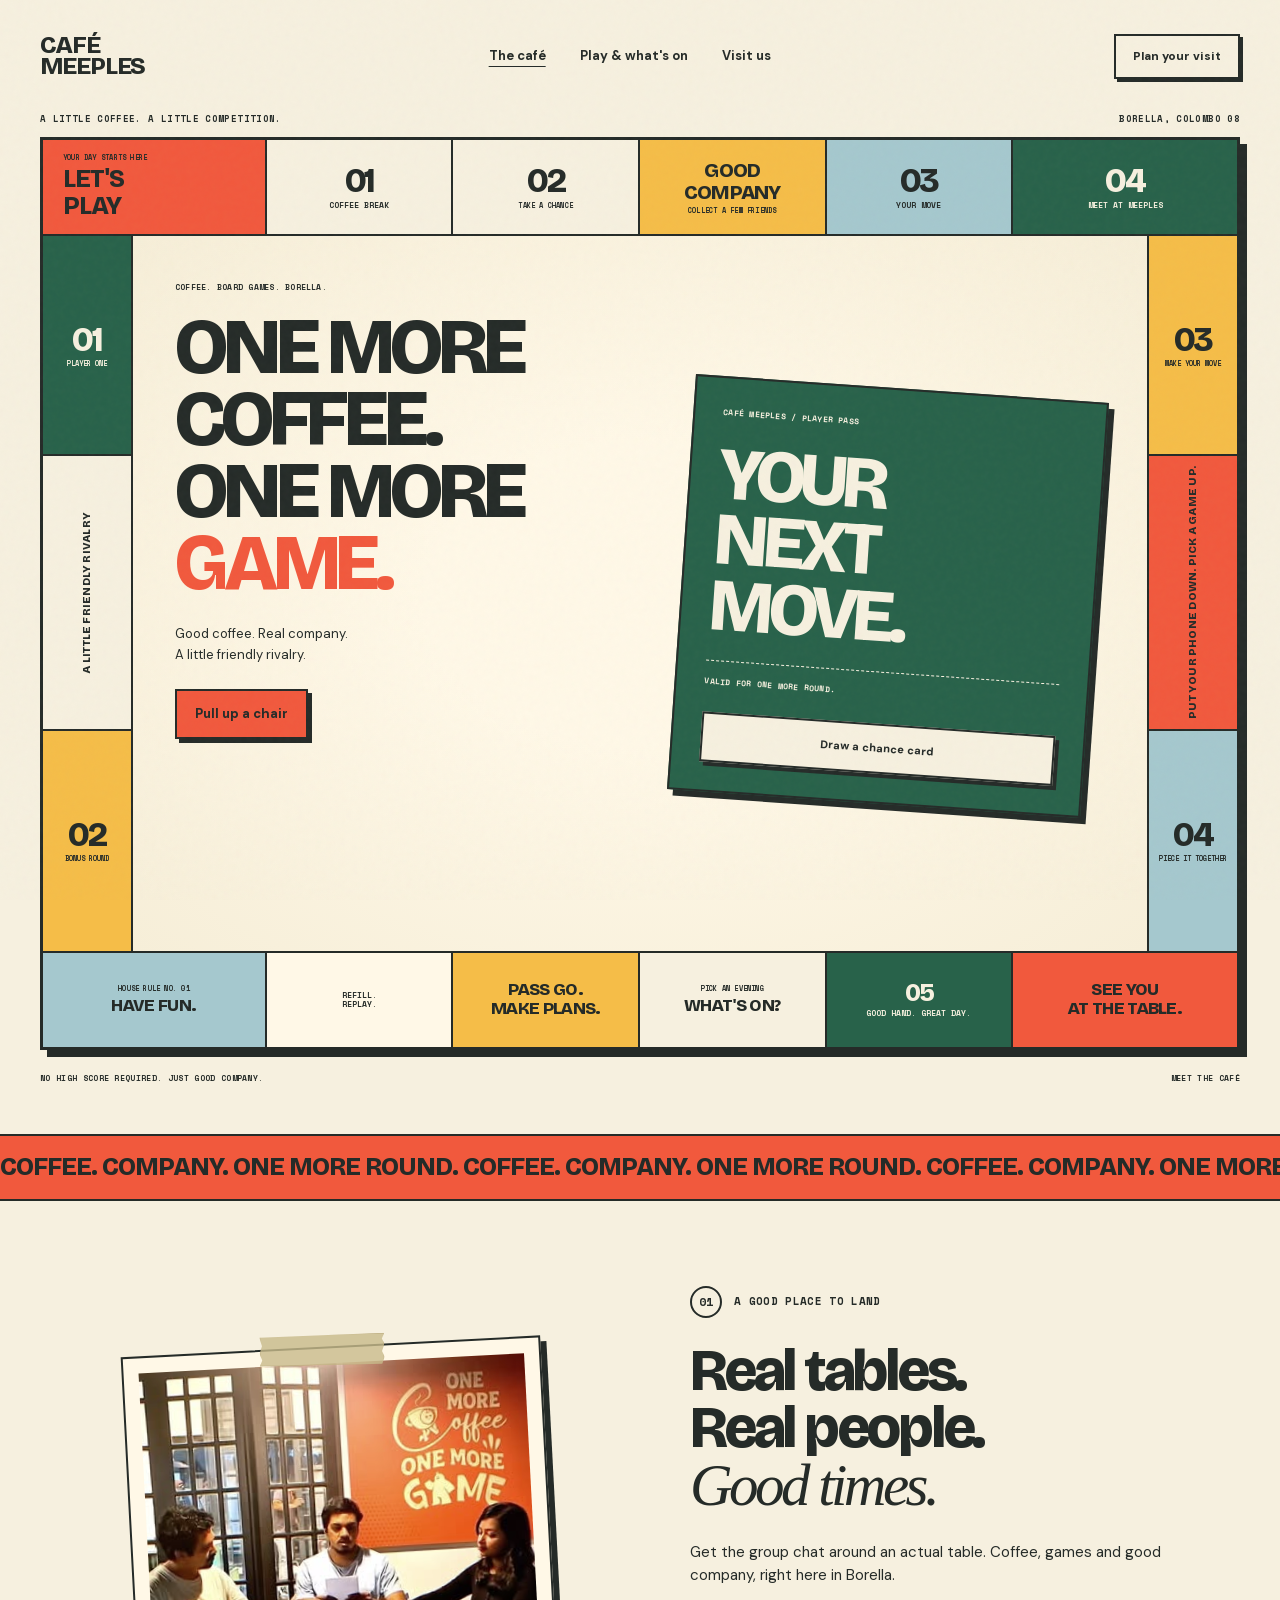
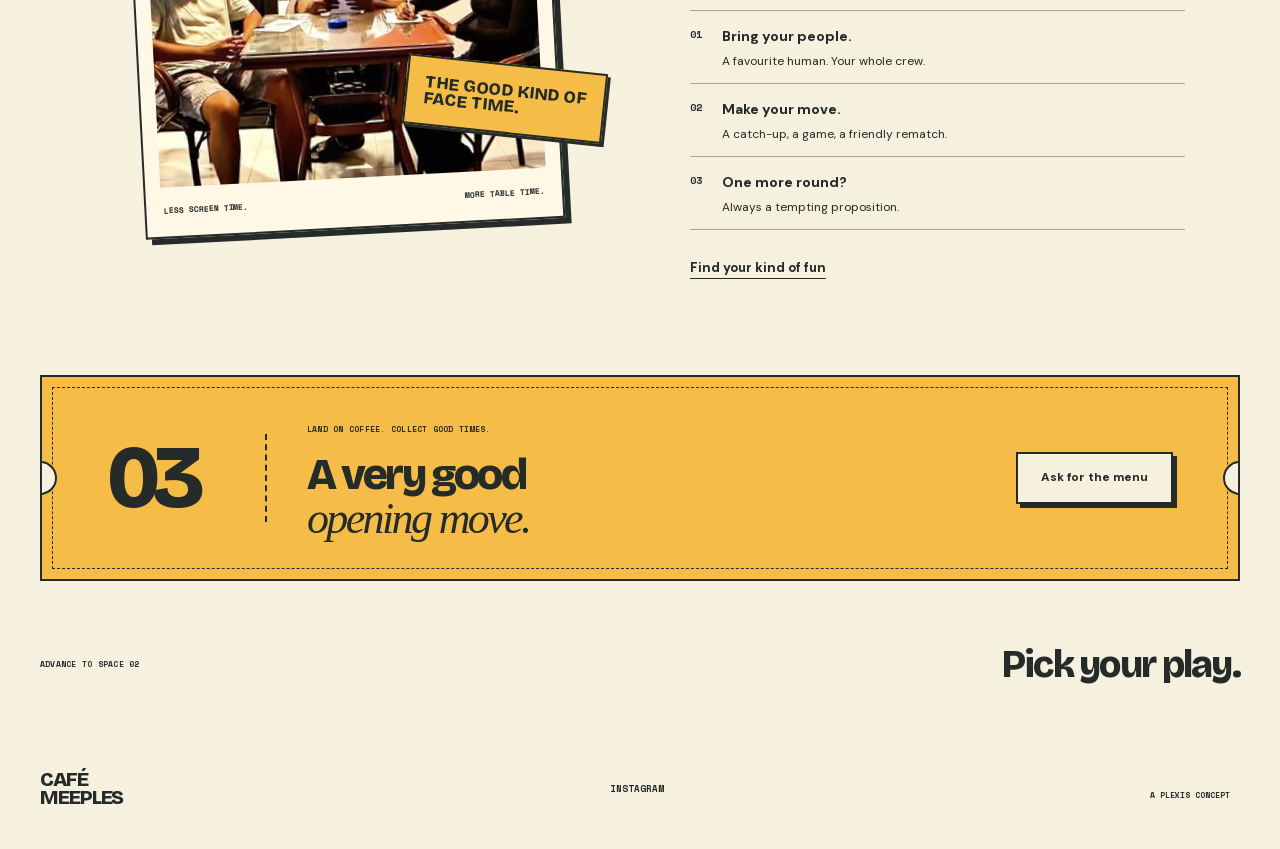
==== commit c96bf0e1: "Remove all decorative pictograms and character artwork across desktop and mobile" ====
--- a/index.html
+++ b/index.html
@@ -7,52 +7,42 @@
 <meta content="#f6f0df" name="theme-color"/>
 <title>Café Meeples — One more coffee. One more game.</title>
 <meta content="Come for the coffee. Stay for the games. Discover Café Meeples, a board-game café in Borella, Colombo 08. Plan a visit, find a meetup, and make your next move." name="description"/>
-<link href="./assets/favicon.svg" rel="icon" type="image/svg+xml"/>
+<link href="./assets/favicon-type.svg?v=type-only-4" rel="icon" type="image/svg+xml"/>
 <link as="font" crossorigin="" href="./assets/bricolage-grotesque-latin-800.woff2" rel="preload" type="font/woff2"/>
-<link href="./assets/fonts.css" rel="stylesheet"/>
-<link href="./style.css" rel="stylesheet"/>
-<script defer="" src="./app.js"></script>
+<link href="./assets/fonts.css?v=type-only-4" rel="stylesheet"/>
+<link href="./style.css?v=type-only-4" rel="stylesheet"/>
+<script defer="" src="./app.js?v=type-only-4"></script>
 </head>
 <body class="home-page">
 <a class="skip-link" href="#main">Skip to the café</a>
-<svg aria-hidden="true" class="symbols" xmlns="http://www.w3.org/2000/svg">
-<symbol id="i-meeple" viewbox="0 0 80 84"><path d="M28 24a15 15 0 1 1 24 0l20 13-9 16-12-7 12 31H44l-4-15-4 15H17l12-31-12 7-9-16Z" fill="currentColor" stroke="var(--ink)" stroke-linejoin="round" stroke-width="3"></path></symbol>
-<symbol id="i-cup" viewbox="0 0 100 100"><path d="M20 32h56v28a28 28 0 0 1-56 0Z" fill="var(--cream)" stroke="currentColor" stroke-width="4"></path><path d="M77 38h4a13 13 0 0 1 0 26h-7M14 88h69M34 23c-10-11 9-12 1-23M57 23c-10-11 9-12 1-23" fill="none" stroke="currentColor" stroke-linecap="round" stroke-width="4"></path><path d="M30 45h31" stroke="currentColor" stroke-width="3"></path></symbol>
-<symbol id="i-dice" viewbox="0 0 100 100"><rect fill="var(--cream)" height="74" rx="13" stroke="currentColor" stroke-width="4" width="74" x="13" y="13"></rect><g fill="currentColor"><circle cx="31" cy="31" r="6"></circle><circle cx="69" cy="31" r="6"></circle><circle cx="50" cy="50" r="6"></circle><circle cx="31" cy="69" r="6"></circle><circle cx="69" cy="69" r="6"></circle></g></symbol>
-<symbol id="i-cards" viewbox="0 0 100 100"><rect fill="var(--coral)" height="76" rx="4" stroke="currentColor" stroke-width="3" transform="rotate(-18 49 54)" width="56" x="21" y="16"></rect><rect fill="var(--cream)" height="76" rx="4" stroke="currentColor" stroke-width="3" transform="rotate(9 56 48)" width="56" x="28" y="10"></rect><path d="m57 27 13 21-13 21-13-21Z" fill="var(--green)" stroke="currentColor" stroke-width="2"></path></symbol>
-<symbol id="i-star" viewbox="0 0 100 100"><path d="m50 5 9 29 27-15-15 27 25 10-29 7 10 27-25-17-17 24-2-29L5 65l23-18L11 23l29 8Z" fill="currentColor" stroke="var(--ink)" stroke-width="2"></path></symbol>
-<symbol id="i-arrow" viewbox="0 0 80 80"><path d="M13 40h51M44 19l21 21-21 21" fill="none" stroke="currentColor" stroke-linecap="round" stroke-linejoin="round" stroke-width="7"></path></symbol>
-<symbol id="i-pawn" viewbox="0 0 100 100"><path d="M39 38a17 17 0 1 1 22 0l-2 10 12 29H29l12-29Zm-8 40h38l7 13H24Z" fill="currentColor" stroke="var(--ink)" stroke-width="3"></path></symbol>
-<symbol id="i-puzzle" viewbox="0 0 100 100"><path d="M15 15h27c-9 18 24 18 15 0h28v28c-18-9-18 24 0 15v27H57c9-18-24-18-15 0H15V58c18 9 18-24 0-15Z" fill="currentColor" stroke="var(--ink)" stroke-linejoin="round" stroke-width="3"></path></symbol>
-<symbol id="i-refresh" viewbox="0 0 80 80"><path d="M63 28A27 27 0 1 0 66 49M63 11v18H45" fill="none" stroke="currentColor" stroke-linecap="round" stroke-linejoin="round" stroke-width="5"></path></symbol><symbol id="i-close" viewbox="0 0 80 80"><path d="m20 20 40 40M60 20 20 60" fill="none" stroke="currentColor" stroke-linecap="round" stroke-width="5"></path></symbol><symbol id="i-copy" viewbox="0 0 80 80"><path d="M25 18H12v50h43V55" fill="none" stroke="currentColor" stroke-width="4"></path><rect fill="none" height="47" stroke="currentColor" stroke-width="4" width="43" x="27" y="8"></rect></symbol><symbol id="i-dot" viewbox="0 0 80 80"><circle cx="40" cy="40" fill="currentColor" r="15"></circle></symbol></svg>
 <header class="site-header">
-<a aria-label="Café Meeples, back to start" class="brand" href="./index.html"><svg aria-hidden="true"><use href="#i-meeple"></use></svg><span>CAFÉ<br/>MEEPLES</span></a>
-<nav aria-label="Main navigation" class="desktop-nav"><a aria-current="page" href="index.html">The café</a><a href="play.html">Play &amp; what's on</a><a href="visit.html">Visit us</a></nav>
-<a class="button small header-visit" href="./visit.html">Plan your visit <span aria-hidden="true"><svg aria-hidden="true" class="ui-icon arrow-ne"><use href="#i-arrow"></use></svg></span></a>
-<button aria-controls="mobile-nav" aria-expanded="false" aria-label="Open navigation" class="menu-toggle"><span></span><span></span></button>
-<nav aria-label="Mobile navigation" class="mobile-nav" hidden="" id="mobile-nav"><a href="index.html">01 — The café</a><a href="play.html">02 — Play &amp; what's on</a><a href="visit.html">03 — Visit us</a></nav>
-</header><main id="main"><nav aria-label="Your route" class="page-route wrap"><a aria-current="page" href="./index.html"><span>01</span><strong>THE CAFÉ</strong><b aria-hidden="true"><svg aria-hidden="true" class="ui-icon"><use href="#i-dot"></use></svg></b></a><a href="./play.html"><span>02</span><strong>PICK YOUR PLAY</strong><b aria-hidden="true"><svg aria-hidden="true" class="ui-icon arrow-ne"><use href="#i-arrow"></use></svg></b></a><a href="./visit.html"><span>03</span><strong>LAND AT MEEPLES</strong><b aria-hidden="true"><svg aria-hidden="true" class="ui-icon arrow-ne"><use href="#i-arrow"></use></svg></b></a></nav><section aria-labelledby="hero-title" class="hero wrap" id="start">
-<div class="board-caption"><span>A LITTLE COFFEE. A LITTLE COMPETITION.</span><span>BORELLA, COLOMBO 08 <span aria-hidden="true"><svg aria-hidden="true" class="ui-icon arrow-ne"><use href="#i-arrow"></use></svg></span></span></div>
+<a aria-label="Café Meeples, back to start" class="brand" href="./index.html?v=type-only-4"><span>CAFÉ<br/>MEEPLES</span></a>
+<nav aria-label="Main navigation" class="desktop-nav"><a aria-current="page" href="index.html?v=type-only-4">The café</a><a href="play.html?v=type-only-4">Play &amp; what's on</a><a href="visit.html?v=type-only-4">Visit us</a></nav>
+<a class="button small header-visit" href="./visit.html?v=type-only-4">Plan your visit </a>
+<button aria-controls="mobile-nav" aria-expanded="false" aria-label="Open navigation" class="menu-toggle">Menu</button>
+<nav aria-label="Mobile navigation" class="mobile-nav" hidden="" id="mobile-nav"><a href="index.html?v=type-only-4">01 — The café</a><a href="play.html?v=type-only-4">02 — Play &amp; what's on</a><a href="visit.html?v=type-only-4">03 — Visit us</a></nav>
+</header><main id="main"><nav aria-label="Your route" class="page-route wrap"><a aria-current="page" href="./index.html?v=type-only-4"><span>01</span><strong>THE CAFÉ</strong></a><a href="./play.html?v=type-only-4"><span>02</span><strong>PICK YOUR PLAY</strong></a><a href="./visit.html?v=type-only-4"><span>03</span><strong>LAND AT MEEPLES</strong></a></nav><section aria-labelledby="hero-title" class="hero wrap" id="start">
+<div class="board-caption"><span>A LITTLE COFFEE. A LITTLE COMPETITION.</span><span>BORELLA, COLOMBO 08 </span></div>
 <div class="game-board">
 <div class="board-top board-edge">
-<a class="board-tile tile-start" href="#cafe"><span class="tiny">YOUR DAY STARTS HERE</span><strong>LET'S<br/>PLAY <span><svg aria-hidden="true" class="ui-icon arrow-ne"><use href="#i-arrow"></use></svg></span></strong></a>
-<a class="board-tile tile-coffee" href="#coffee"><svg aria-hidden="true"><use href="#i-cup"></use></svg><span>COFFEE BREAK</span></a>
-<a class="board-tile tile-draw" href="./play.html"><span class="tiny">TAKE A CHANCE</span><svg aria-hidden="true"><use href="#i-cards"></use></svg></a>
-<a class="board-tile tile-social" href="./play.html#events"><strong>GOOD<br/>COMPANY</strong><span class="tiny">COLLECT A FEW FRIENDS</span></a>
-<a class="board-tile tile-dice" href="./play.html"><svg aria-hidden="true"><use href="#i-dice"></use></svg><span>YOUR MOVE</span></a>
-<a class="board-tile tile-go" href="./visit.html"><svg aria-hidden="true"><use href="#i-arrow"></use></svg><span>MEET AT MEEPLES</span></a>
+<a class="board-tile tile-start" href="#cafe"><span class="tiny">YOUR DAY STARTS HERE</span><strong>LET'S<br/>PLAY <span></span></strong></a>
+<a class="board-tile tile-coffee" href="#coffee"><strong class="tile-code">01</strong><span>COFFEE BREAK</span></a>
+<a class="board-tile tile-draw" href="./play.html?v=type-only-4"><strong class="tile-code">02</strong><span class="tiny">TAKE A CHANCE</span></a>
+<a class="board-tile tile-social" href="./play.html?v=type-only-4#events"><strong>GOOD<br/>COMPANY</strong><span class="tiny">COLLECT A FEW FRIENDS</span></a>
+<a class="board-tile tile-dice" href="./play.html?v=type-only-4"><strong class="tile-code">03</strong><span>YOUR MOVE</span></a>
+<a class="board-tile tile-go" href="./visit.html?v=type-only-4"><strong class="tile-code">04</strong><span>MEET AT MEEPLES</span></a>
 </div>
-<div aria-hidden="true" class="board-left board-edge"><div class="board-tile tile-green"><svg><use href="#i-meeple"></use></svg><span>PLAYER ONE</span></div><div class="board-tile tile-cream"><span class="vertical-type">A LITTLE FRIENDLY RIVALRY</span></div><div class="board-tile tile-yellow"><svg><use href="#i-star"></use></svg><span>BONUS ROUND</span></div></div>
+<div aria-hidden="true" class="board-left board-edge"><div class="board-tile tile-green"><strong class="tile-code">01</strong><span>PLAYER ONE</span></div><div class="board-tile tile-cream"><span class="vertical-type">A LITTLE FRIENDLY RIVALRY</span></div><div class="board-tile tile-yellow"><strong class="tile-code">02</strong><span>BONUS ROUND</span></div></div>
 <div class="board-center">
-<div class="hero-copy"><span class="eyebrow"><span class="mini-star"><svg aria-hidden="true" class="ui-icon"><use href="#i-star"></use></svg></span> COFFEE. BOARD GAMES. BORELLA.</span><h1 id="hero-title">ONE MORE<br/>COFFEE.<br/>ONE MORE<br/><span>GAME.</span></h1><p>Good coffee. Real company.<br/>A little friendly rivalry.</p><a class="button primary" href="./visit.html">Pull up a chair <span aria-hidden="true"><svg aria-hidden="true" class="ui-icon arrow-ne"><use href="#i-arrow"></use></svg></span></a></div>
-<div class="hero-art"><span class="round-stamp">REAL TABLES.<br/>REAL PEOPLE.<br/><b>GOOD TIMES.</b></span><img alt="A cheerful coffee cup and a green meeple getting together over a board game" fetchpriority="high" height="460" src="./assets/your-move.svg" width="500"/><div class="roll-control"><button aria-label="Roll the dice for an idea" class="roll-button" id="roll-dice"><svg aria-hidden="true"><use href="#i-dice"></use></svg><span>ROLL FOR A<br/>GOOD TIME <span aria-hidden="true"><svg aria-hidden="true" class="ui-icon"><use href="#i-refresh"></use></svg></span></span></button><span class="handwritten">Go on. Take a chance.</span></div></div>
+<div class="hero-copy"><span class="eyebrow"> COFFEE. BOARD GAMES. BORELLA.</span><h1 id="hero-title">ONE MORE<br/>COFFEE.<br/>ONE MORE<br/><span>GAME.</span></h1><p>Good coffee. Real company.<br/>A little friendly rivalry.</p><a class="button primary" href="./visit.html?v=type-only-4">Pull up a chair </a></div>
+<div class="hero-typography"><div class="printed-card"><span class="mono">CAFÉ MEEPLES / PLAYER PASS</span><strong>YOUR NEXT MOVE.</strong><span class="printed-card-rule">VALID FOR ONE MORE ROUND.</span><button aria-label="Draw a chance card" class="button full" id="draw-chance">Draw a chance card</button></div></div>
 </div>
-<div aria-hidden="true" class="board-right board-edge"><div class="board-tile tile-yellow"><svg><use href="#i-pawn"></use></svg><span>MAKE YOUR MOVE</span></div><div class="board-tile tile-coral"><span class="vertical-type">PUT YOUR PHONE DOWN. PICK A GAME UP.</span></div><div class="board-tile tile-blue"><svg><use href="#i-puzzle"></use></svg><span>PIECE IT TOGETHER</span></div></div>
-<div class="board-bottom board-edge"><div class="board-tile tile-blue"><span class="tiny">HOUSE RULE NO. 01</span><strong>HAVE FUN.</strong></div><a class="board-tile tile-small-coffee" href="#coffee"><span>REFILL.<br/>REPLAY.</span><svg aria-hidden="true"><use href="#i-cup"></use></svg></a><div class="board-tile tile-yellow"><strong>PASS GO.<br/>MAKE PLANS.</strong></div><a class="board-tile tile-cream" href="./play.html#events"><span class="tiny">PICK AN EVENING</span><strong>WHAT'S ON? <svg aria-hidden="true" class="ui-icon arrow-ne"><use href="#i-arrow"></use></svg></strong></a><div class="board-tile tile-green"><svg aria-hidden="true"><use href="#i-cards"></use></svg><span>GOOD HAND. GREAT DAY.</span></div><a class="board-tile tile-coral" href="./visit.html"><strong>SEE YOU<br/>AT THE TABLE.</strong></a></div>
+<div aria-hidden="true" class="board-right board-edge"><div class="board-tile tile-yellow"><strong class="tile-code">03</strong><span>MAKE YOUR MOVE</span></div><div class="board-tile tile-coral"><span class="vertical-type">PUT YOUR PHONE DOWN. PICK A GAME UP.</span></div><div class="board-tile tile-blue"><strong class="tile-code">04</strong><span>PIECE IT TOGETHER</span></div></div>
+<div class="board-bottom board-edge"><div class="board-tile tile-blue"><span class="tiny">HOUSE RULE NO. 01</span><strong>HAVE FUN.</strong></div><a class="board-tile tile-small-coffee" href="#coffee"><span>REFILL.<br/>REPLAY.</span></a><div class="board-tile tile-yellow"><strong>PASS GO.<br/>MAKE PLANS.</strong></div><a class="board-tile tile-cream" href="./play.html?v=type-only-4#events"><span class="tiny">PICK AN EVENING</span><strong>WHAT'S ON? </strong></a><div class="board-tile tile-green"><strong class="tile-code">05</strong><span>GOOD HAND. GREAT DAY.</span></div><a class="board-tile tile-coral" href="./visit.html?v=type-only-4"><strong>SEE YOU<br/>AT THE TABLE.</strong></a></div>
 </div>
-<div class="hero-footnote"><span>NO HIGH SCORE REQUIRED. JUST GOOD COMPANY.</span><a href="#cafe">MEET THE CAFÉ <span aria-hidden="true"><svg aria-hidden="true" class="ui-icon arrow-down"><use href="#i-arrow"></use></svg></span></a></div>
-</section><div aria-hidden="true" class="marquee"><div>COFFEE. COMPANY. ONE MORE ROUND. <span><svg aria-hidden="true" class="ui-icon"><use href="#i-star"></use></svg></span> COFFEE. COMPANY. ONE MORE ROUND. <span><svg aria-hidden="true" class="ui-icon"><use href="#i-star"></use></svg></span> COFFEE. COMPANY. ONE MORE ROUND. <span><svg aria-hidden="true" class="ui-icon"><use href="#i-star"></use></svg></span></div></div><section aria-labelledby="cafe-title" class="cafe-section section wrap" id="cafe">
-<div class="cafe-photo"><div aria-hidden="true" class="photo-tape"></div><img alt="Friends playing cards at a table inside Café Meeples, beside the café's orange One More Coffee, One More Game wall" height="640" loading="lazy" src="./assets/playing.jpg" width="360"/><div class="photo-caption"><span>LESS SCREEN TIME.</span><span>MORE TABLE TIME. <svg aria-hidden="true" class="ui-icon arrow-ne"><use href="#i-arrow"></use></svg></span></div><span class="photo-label">THE GOOD KIND OF<br/>FACE TIME.</span></div>
-<div class="cafe-copy"><div class="section-label"><span class="number">01</span> A GOOD PLACE TO LAND</div><h2 id="cafe-title">Real tables.<br/>Real people.<br/><span class="serif">Good times.</span></h2><p>Get the group chat around an actual table. Coffee, games and good company, right here in Borella.</p><ol class="how-to"><li><span>01</span><div><strong>Bring your people.</strong><p>A favourite human. Your whole crew.</p></div></li><li><span>02</span><div><strong>Make your move.</strong><p>A catch-up, a game, a friendly rematch.</p></div></li><li><span>03</span><div><strong>One more round?</strong><p>Always a tempting proposition.</p></div></li></ol><a class="text-link" href="./play.html">Find your kind of fun <span aria-hidden="true"><svg aria-hidden="true" class="ui-icon arrow-ne"><use href="#i-arrow"></use></svg></span></a></div>
-</section><section class="coffee-ticket wrap" id="coffee"><div class="ticket-icon"><svg aria-hidden="true"><use href="#i-cup"></use></svg></div><div><span class="mono">LAND ON COFFEE. COLLECT GOOD TIMES.</span><h2>A very good<br/><span class="serif">opening move.</span></h2></div><a class="button" href="https://www.instagram.com/cafe_meeples/" rel="noopener noreferrer" target="_blank">Ask for the menu <svg aria-hidden="true" class="ui-icon arrow-ne"><use href="#i-arrow"></use></svg></a><span class="ticket-hole left"></span><span class="ticket-hole right"></span></section><a class="next-page wrap" href="./play.html"><span class="mono">ADVANCE TO SPACE 02</span><strong>Pick your play.</strong><svg aria-hidden="true"><use href="#i-arrow"></use></svg></a></main><footer class="site-footer wrap"><a class="brand" href="./index.html"><svg aria-hidden="true"><use href="#i-meeple"></use></svg><span>CAFÉ<br/>MEEPLES</span></a><a href="https://www.instagram.com/cafe_meeples/" rel="noopener noreferrer" target="_blank">INSTAGRAM <svg aria-hidden="true" class="ui-icon arrow-ne"><use href="#i-arrow"></use></svg></a><span class="footer-credit">A PLEXIS CONCEPT <span><svg aria-hidden="true" class="ui-icon"><use href="#i-star"></use></svg></span></span></footer><dialog aria-labelledby="roll-title" class="game-dialog" id="roll-dialog"><button aria-label="Close your next move" class="dialog-close"><svg aria-hidden="true" class="ui-icon"><use href="#i-close"></use></svg></button><span class="eyebrow">CHANCE CARD <span id="roll-number">01</span> / 06</span><div aria-hidden="true" class="dialog-die"><svg><use href="#i-dice"></use></svg></div><h2 id="roll-title">Your next move.</h2><p id="roll-copy"></p><a class="button primary full" href="./play.html" id="roll-link">Choose your play <svg aria-hidden="true" class="ui-icon arrow-ne"><use href="#i-arrow"></use></svg></a><button class="text-link roll-again">Take another chance <svg aria-hidden="true" class="ui-icon"><use href="#i-refresh"></use></svg></button></dialog><a class="mobile-visit" href="./visit.html"><svg aria-hidden="true"><use href="#i-meeple"></use></svg><span>YOUR NEXT MOVE?</span><strong>Plan a visit <svg aria-hidden="true" class="ui-icon arrow-ne"><use href="#i-arrow"></use></svg></strong></a></body>
+<div class="hero-footnote"><span>NO HIGH SCORE REQUIRED. JUST GOOD COMPANY.</span><a href="#cafe">MEET THE CAFÉ </a></div>
+</section><div aria-hidden="true" class="marquee"><div>COFFEE. COMPANY. ONE MORE ROUND.  COFFEE. COMPANY. ONE MORE ROUND.  COFFEE. COMPANY. ONE MORE ROUND. </div></div><section aria-labelledby="cafe-title" class="cafe-section section wrap" id="cafe">
+<div class="cafe-photo"><div aria-hidden="true" class="photo-tape"></div><img alt="Friends playing cards at a table inside Café Meeples, beside the café's orange One More Coffee, One More Game wall" height="640" loading="lazy" src="./assets/playing.jpg" width="360"/><div class="photo-caption"><span>LESS SCREEN TIME.</span><span>MORE TABLE TIME. </span></div><span class="photo-label">THE GOOD KIND OF<br/>FACE TIME.</span></div>
+<div class="cafe-copy"><div class="section-label"><span class="number">01</span> A GOOD PLACE TO LAND</div><h2 id="cafe-title">Real tables.<br/>Real people.<br/><span class="serif">Good times.</span></h2><p>Get the group chat around an actual table. Coffee, games and good company, right here in Borella.</p><ol class="how-to"><li><span>01</span><div><strong>Bring your people.</strong><p>A favourite human. Your whole crew.</p></div></li><li><span>02</span><div><strong>Make your move.</strong><p>A catch-up, a game, a friendly rematch.</p></div></li><li><span>03</span><div><strong>One more round?</strong><p>Always a tempting proposition.</p></div></li></ol><a class="text-link" href="./play.html?v=type-only-4">Find your kind of fun </a></div>
+</section><section class="coffee-ticket wrap" id="coffee"><div class="ticket-number">03</div><div><span class="mono">LAND ON COFFEE. COLLECT GOOD TIMES.</span><h2>A very good<br/><span class="serif">opening move.</span></h2></div><a class="button" href="https://www.instagram.com/cafe_meeples/" rel="noopener noreferrer" target="_blank">Ask for the menu </a><span class="ticket-hole left"></span><span class="ticket-hole right"></span></section><a class="next-page wrap" href="./play.html?v=type-only-4"><span class="mono">ADVANCE TO SPACE 02</span><strong>Pick your play.</strong></a></main><footer class="site-footer wrap"><a class="brand" href="./index.html?v=type-only-4"><span>CAFÉ<br/>MEEPLES</span></a><a href="https://www.instagram.com/cafe_meeples/" rel="noopener noreferrer" target="_blank">INSTAGRAM </a><span class="footer-credit">A PLEXIS CONCEPT <span></span></span></footer><dialog aria-labelledby="roll-title" class="game-dialog" id="roll-dialog"><button aria-label="Close your next move" class="dialog-close">Close</button><span class="eyebrow">CHANCE CARD <span id="roll-number">01</span> / 06</span><div aria-hidden="true" class="chance-number" id="chance-number">01</div><h2 id="roll-title">Your next move.</h2><p id="roll-copy"></p><a class="button primary full" href="./play.html?v=type-only-4" id="roll-link">Choose your play </a><button class="text-link roll-again">Take another chance </button></dialog><a class="mobile-visit" href="./visit.html?v=type-only-4"><span>YOUR NEXT MOVE?</span><strong>Plan a visit </strong></a></body>
 </html>
--- a/style.css
+++ b/style.css
@@ -1,5 +1,5 @@
 :root{--cream:#f6f0df;--paper:#fff8e7;--ink:#252b28;--coral:#f1593d;--yellow:#f5bd48;--green:#28624a;--mint:#dce7d5;--blue:#a5c8ce;--line:2px solid var(--ink);--display:'Bricolage Grotesque',sans-serif;--body:'DM Sans',sans-serif;--mono:'Space Mono',monospace}
-*{box-sizing:border-box}html{scroll-behavior:smooth;scroll-padding-top:100px}body{margin:0;background:var(--cream);color:var(--ink);font-family:var(--body);font-size:16px;line-height:1.55;-webkit-font-smoothing:antialiased}body:before{content:"";position:fixed;inset:0;z-index:100;pointer-events:none;opacity:.045;background-image:url("data:image/svg+xml,%3Csvg viewBox='0 0 180 180' xmlns='http://www.w3.org/2000/svg'%3E%3Cfilter id='n'%3E%3CfeTurbulence type='fractalNoise' baseFrequency='.82' numOctaves='3' stitchTiles='stitch'/%3E%3C/filter%3E%3Cpath fill='%23000' filter='url(%23n)' opacity='.65' d='M0 0h180v180H0z'/%3E%3C/svg%3E")}a{color:inherit;text-decoration:none}button,input,select,textarea{font:inherit;color:inherit}button,a{-webkit-tap-highlight-color:transparent}button{cursor:pointer}button:disabled{cursor:wait}button:focus-visible,a:focus-visible,input:focus-visible,select:focus-visible,textarea:focus-visible{outline:3px solid var(--coral);outline-offset:5px}button{border-radius:0}img{max-width:100%;display:block}svg{display:inline-block;width:1em;height:1em;vertical-align:middle}.symbols{position:absolute;width:0;height:0;overflow:hidden}.wrap{width:min(1320px,calc(100% - 80px));margin-inline:auto}.section{padding-block:110px}.section-label,.eyebrow{font-family:var(--mono);font-size:11px;line-height:1.5;font-weight:700;letter-spacing:.03em;display:flex;align-items:center;gap:12px}.number{width:32px;height:32px;display:inline-grid;place-items:center;border:var(--line);border-radius:50%;font-size:12px;flex-shrink:0}.mono,.tiny{font-family:var(--mono);font-size:10px;font-weight:700;letter-spacing:.03em}.serif{font-family:Georgia,'Times New Roman',serif;font-style:italic;font-weight:400;letter-spacing:-.06em}.button{min-height:52px;display:inline-flex;align-items:center;justify-content:space-between;gap:28px;padding:13px 23px;border:var(--line);box-shadow:4px 4px 0 var(--ink);font-weight:800;font-size:14px;background:var(--cream);transition:transform .18s,box-shadow .18s}.button:hover{transform:translate(2px,2px);box-shadow:2px 2px 0 var(--ink)}.button.primary{background:var(--coral);color:var(--ink)}.button.small{min-height:45px;font-size:12px;padding:10px 17px;box-shadow:3px 3px 0 var(--ink)}.button.full{width:100%}.text-link{display:inline-flex;align-items:center;gap:24px;font-size:13px;font-weight:800;text-decoration:underline;text-underline-offset:6px;text-decoration-thickness:1px;min-height:44px}.text-link span{font-size:20px;text-decoration:none}.text-link:hover{color:var(--green)}h1,h2,h3,p{margin-top:0}h1,h2,h3{font-family:var(--display);font-weight:800;letter-spacing:-.055em;line-height:.98}h2{font-size:clamp(42px,4.5vw,66px);margin-bottom:26px}h3{font-size:24px}p{margin-bottom:22px;max-width:540px}.lead{font-size:20px;font-weight:600;line-height:1.45}.small-note{font-family:var(--mono);font-size:9px;letter-spacing:.02em;line-height:1.7;display:block;margin-top:22px}.centered{text-align:center}.skip-link{position:fixed;left:16px;top:-70px;z-index:150;background:var(--yellow);padding:12px;border:var(--line)}.skip-link:focus{top:12px}.site-header{width:min(1400px,calc(100% - 80px));height:112px;margin:auto;display:flex;align-items:center;justify-content:space-between;gap:25px;position:relative;z-index:10}.brand{display:inline-flex;align-items:center;gap:8px;line-height:.87;font-family:var(--display);font-weight:800;letter-spacing:-1.1px;font-size:24px;flex-shrink:0}.brand svg{width:48px;height:52px;color:var(--coral);transform:rotate(-9deg)}.brand-dot{font:10px var(--body);vertical-align:top;margin-left:2px}.desktop-nav{display:flex;gap:34px;font-size:13px;font-weight:700}.desktop-nav a{padding:13px 0}.desktop-nav a:hover{text-decoration:underline;text-underline-offset:5px}.menu-toggle,.mobile-nav{display:none}.board-caption,.hero-footnote{display:flex;justify-content:space-between;font:9px var(--mono);letter-spacing:.04em;gap:20px}.board-caption{padding:0 0 12px}.board-caption span:last-child{display:flex;gap:24px}.game-board{display:grid;grid-template-columns:90px minmax(0,1fr) 90px;grid-template-rows:96px minmax(0,1fr) 96px;border:3px solid var(--ink);background:var(--paper);box-shadow:7px 7px 0 var(--ink);position:relative}.board-top,.board-bottom{grid-column:1/-1;display:grid;grid-template-columns:1.2fr repeat(4,1fr) 1.2fr}.board-top{grid-row:1;border-bottom:var(--line)}.board-bottom{grid-row:3;border-top:var(--line)}.board-left{grid-column:1;grid-row:2;border-right:var(--line);display:grid;grid-template-rows:1fr 1.25fr 1fr}.board-right{grid-column:3;grid-row:2;border-left:var(--line);display:grid;grid-template-rows:1fr 1.25fr 1fr}.board-tile{display:flex;align-items:center;justify-content:center;position:relative;flex-direction:column;gap:3px;text-align:center;padding:10px 5px;font-family:var(--display);overflow:hidden;line-height:1.1;transition:background .2s}.board-tile:not(:last-child){border-right:var(--line)}.board-left .board-tile,.board-right .board-tile{border-right:0}.board-left .board-tile:not(:last-child),.board-right .board-tile:not(:last-child){border-bottom:var(--line)}.board-tile strong{font-size:20px;letter-spacing:-.04em}.board-tile .tiny{font-size:7px;line-height:1.4}.board-tile>span:not(.tiny):not(.vertical-type){font-family:var(--mono);font-size:8px}.board-tile svg{width:52px;height:52px;flex-shrink:0}.board-tile span.vertical-type{writing-mode:vertical-rl;transform:rotate(180deg);font-size:11px;font-weight:800;letter-spacing:.02em}.tile-start{background:var(--coral);align-items:flex-start;padding-left:20px;transform:none}.tile-start strong{text-align:left;font-size:25px}.tile-start strong span{position:absolute;right:20px;bottom:20px;font-size:40px}.tile-coffee,.tile-draw,.tile-cream{background:var(--cream)}.tile-social,.tile-yellow{background:var(--yellow)}.tile-dice,.tile-blue{background:var(--blue)}.tile-go,.tile-green{background:var(--green);color:var(--cream)}.tile-go svg{width:60px;height:50px}.tile-coral{background:var(--coral)}.board-bottom .board-tile strong{font-size:17px}.board-bottom .tile-small-coffee{flex-direction:row;gap:15px}.board-bottom .tile-small-coffee span{font:800 19px/1.05 var(--display)}.board-bottom .board-tile svg{width:43px;height:43px}.board-left .board-tile svg,.board-right .board-tile svg{width:54px;height:62px}.board-left .board-tile>span:not(.vertical-type),.board-right .board-tile>span:not(.vertical-type){font-size:7px}.board-center{grid-column:2;grid-row:2;padding:45px 42px 40px;display:grid;grid-template-columns:1.05fr 1fr;gap:10px;position:relative;background:radial-gradient(ellipse at 50% 50%,#fff8e7 30%,#f6eed8 100%)}.hero-copy .eyebrow{font-size:8px;gap:7px;white-space:nowrap}.mini-star{font-size:23px;line-height:1}.hero h1{font-size:clamp(54px,6.25vw,88px);line-height:.9;letter-spacing:-.065em;margin:18px 0 25px}.hero h1>span{color:var(--coral)}.hero-copy p{font-size:13px;line-height:1.6;margin-bottom:23px}.hero-copy .button{font-size:13px;min-height:50px;padding:11px 18px}.hero-explore{display:flex;width:fit-content;margin-top:13px;font-size:11px;gap:12px}.hero-art{display:flex;flex-direction:column;justify-content:center;position:relative;min-width:0}.hero-art>img{width:112%;max-width:none;margin-left:-5%;margin-top:55px;position:relative;z-index:1}.round-stamp{width:103px;height:103px;border:1.5px solid var(--ink);outline:1.5px solid var(--ink);outline-offset:4px;border-radius:50%;transform:rotate(12deg);display:flex;justify-content:center;align-items:center;flex-direction:column;text-align:center;font:8px/1.6 var(--mono);position:absolute;right:6px;top:3px;background:var(--yellow)}.round-stamp b{font-size:10px;display:block}.roll-control{margin-top:-18px;position:relative;z-index:2;align-self:center;transform:rotate(-4deg)}.roll-button{background:var(--paper);border:var(--line);display:flex;align-items:center;gap:14px;box-shadow:3px 3px 0 var(--ink);padding:8px 15px 8px 8px}.roll-button>svg{width:48px;height:48px}.roll-button>span{font:700 10px/1.4 var(--mono);text-align:left}.roll-button:hover{background:var(--yellow)}.handwritten{display:block;font:italic 15px Georgia,serif;text-align:center;margin-top:12px}.hero-footnote{padding:22px 0 35px;font-size:8px}.hero-footnote a{display:flex;gap:18px}.marquee{background:var(--coral);border-block:var(--line);overflow:hidden;margin-top:15px}.marquee>div{display:flex;gap:40px;align-items:center;white-space:nowrap;width:max-content;padding:12px 0;font-family:var(--display);font-weight:800;font-size:25px;letter-spacing:-.04em;animation:marquee 45s linear infinite}.marquee span{font-size:30px;line-height:1}@keyframes marquee{to{transform:translateX(-33.333%)}}.cafe-section{display:grid;grid-template-columns:1fr 1fr;align-items:center;gap:110px;padding-inline:55px}.cafe-photo{position:relative;transform:rotate(-3deg);background:var(--paper);padding:15px;border:var(--line);box-shadow:6px 6px 0 var(--ink);width:min(420px,100%);margin-inline:auto}.cafe-photo>img{width:100%;height:475px;object-fit:cover;object-position:center 55%;filter:saturate(.85)}.photo-tape{position:absolute;z-index:2;left:33%;top:-15px;width:125px;height:32px;transform:rotate(2deg);background:#c9bb8bcc;border:1px solid #ad9c6f66;clip-path:polygon(0 9%,100% 0,98% 18%,100% 34%,98% 57%,100% 75%,98% 97%,0 100%,2% 80%,0 60%,2% 36%)}.photo-caption{display:flex;justify-content:space-between;font:8px var(--mono);padding:17px 2px 5px}.photo-label{position:absolute;bottom:85px;right:-48px;transform:rotate(9deg);padding:17px;background:var(--yellow);border:var(--line);font:800 17px/.95 var(--display);box-shadow:3px 3px 0 var(--ink)}.cafe-copy h2{margin-top:24px}.cafe-copy>p{font-size:14px}.cafe-copy>p.lead{font-size:20px;max-width:350px}.how-to{padding:0;list-style:none;margin:28px 0 16px;border-top:1px solid #252b2860}.how-to li{display:flex;gap:20px;padding:15px 0;border-bottom:1px solid #252b2860}.how-to li>span{font:10px var(--mono);padding-top:3px}.how-to strong{font-weight:800;font-size:14px}.how-to p{font-size:12px;margin:3px 0 0;line-height:1.5}.play-section{background:var(--mint);border-block:var(--line)}.section-heading{display:flex;align-items:flex-end;justify-content:space-between;gap:50px;margin-bottom:45px}.section-heading h2{margin:24px 0 0}.section-heading>p{font-size:14px;margin:0 0 5px;line-height:1.65}.section-heading>p .mono{display:block;margin-top:15px}.plan-cards{display:grid;grid-template-columns:repeat(3,minmax(0,1fr));gap:25px}.plan-card{background:var(--cream);text-align:left;border:var(--line);padding:18px 23px 0;position:relative;box-shadow:4px 4px 0 var(--ink);transition:transform .2s,box-shadow .2s}.plan-card:nth-child(2){transform:rotate(1deg)}.plan-card:nth-child(3){transform:rotate(-1deg)}.plan-card:hover{transform:translateY(-7px) rotate(0deg)}.plan-card.active{box-shadow:7px 7px 0 var(--ink);background:var(--yellow);transform:translateY(-7px) rotate(-1deg)}.card-top{display:flex;align-items:center;justify-content:space-between;font:9px var(--mono);gap:10px;line-height:1.5}.card-top>span{font-size:8px}.card-art{height:190px;display:flex;align-items:center;justify-content:center;position:relative}.two-art svg{width:95px;height:107px;transform:rotate(-12deg);color:var(--green)}.two-art svg.meeple-two{color:var(--coral);transform:rotate(12deg);margin-left:0;margin-top:28px}.two-art>span{position:absolute;font:italic 55px Georgia;left:48%;top:25px}.crew-art svg:first-child{width:138px;height:138px;transform:rotate(-15deg);margin-right:20px}.crew-art svg:last-child{width:80px;height:80px;transform:rotate(10deg);margin-top:55px}.scribble{position:absolute;font:800 15px/.9 var(--display);transform:rotate(15deg);top:30px;right:20px}.new-art svg{width:170px;height:170px;color:var(--coral)}.new-art b{position:absolute;font:italic bold 110px Georgia;top:6px;left:calc(50% - 26px)}.card-title{display:block;font:800 clamp(25px,2.4vw,34px)/1 var(--display);letter-spacing:-.05em;margin:6px 0 12px}.card-description{font-size:12px;display:block;min-height:44px;line-height:1.5}.card-select{margin-top:20px;border-top:var(--line);padding:15px 0;display:flex;justify-content:space-between;align-items:center;font:9px var(--mono)}.card-select>span{font-size:22px}.plan-card.active .card-select:before{content:'';position:absolute;right:24px;bottom:20px;font:bold 20px var(--body)}.plan-card.active .card-select>span{visibility:hidden}.chosen-plan{border-block:var(--line);display:grid;grid-template-columns:135px 1fr auto;align-items:center;gap:30px;margin-top:48px;padding:25px 0}.chosen-plan>span{font-size:9px}.chosen-plan h3{font-size:22px;line-height:1.1;margin-bottom:8px;letter-spacing:-.03em}.chosen-plan p{font-size:13px;margin:0;max-width:580px}.chosen-plan .button{background:var(--mint);white-space:nowrap}.refuel-section{display:grid;grid-template-columns:1fr 1fr;gap:100px;align-items:center;padding-inline:55px}.refuel-section h2{margin-top:25px}.refuel-section p:not(.lead){font-size:14px}.coffee-print{aspect-ratio:1;position:relative;display:flex;align-items:center;justify-content:center;background:var(--yellow);border:var(--line);box-shadow:6px 6px 0 var(--ink);transform:rotate(2deg);overflow:hidden}.coffee-print:before{content:"";position:absolute;inset:13px;border:1px solid var(--ink)}.coffee-ring{position:absolute;width:68%;height:68%;border:1px solid var(--ink);border-radius:50%;box-shadow:0 0 0 10px var(--yellow),0 0 0 11px var(--ink)}.coffee-print>svg{width:57%;height:57%;transform:rotate(-11deg);position:relative}.coffee-print-top,.coffee-print-bottom{position:absolute;font:10px var(--mono);text-align:center;line-height:1.5;letter-spacing:.06em}.coffee-print-top{top:28px}.coffee-print-bottom{bottom:26px}.coffee-spark{position:absolute;font-size:65px;font-family:Georgia;line-height:1}.spark-one{top:65px;left:30px}.spark-two{right:25px;bottom:75px;font-size:45px}.events-section{background:var(--paper);border-block:var(--line)}.events-intro{width:300px}.events-intro p{font-size:14px}.events-intro .text-link{font-size:12px}.event-filters{display:flex;gap:10px;margin-bottom:25px;flex-wrap:wrap}.event-filters button{min-height:44px;padding:8px 19px;border:1px solid var(--ink);border-radius:24px;font-size:12px;font-weight:700;background:transparent}.event-filters button[aria-pressed=true]{background:var(--ink);color:var(--cream)}.event-filters button:hover{background:var(--yellow);color:var(--ink)}.event-list{border-top:var(--line)}.event-row{display:grid;grid-template-columns:100px 1fr 200px 45px;align-items:center;gap:24px;min-height:110px;border-bottom:var(--line);padding:18px 22px 18px 0;transition:background .2s}.event-row:hover{background:#f5bd4833}.event-date{display:flex;align-items:center;gap:12px;border-right:1px solid var(--ink)}.event-date strong{font:800 49px/.9 var(--display);letter-spacing:-.07em}.event-date span{font:9px/1.5 var(--mono)}.event-info h3{font-size:25px;margin:0 0 8px;letter-spacing:-.04em}.event-info p{font-size:11px;margin:0}.event-time{font:10px/1.6 var(--mono)}.event-arrow{width:43px;height:43px;border:var(--line);border-radius:50%;font-size:25px;text-align:center;line-height:38px;background:var(--yellow)}.event-note{font-size:10px;margin:18px 0 0;max-width:100%;opacity:.8}.new-player{display:grid;grid-template-columns:65px 1fr auto;gap:25px;align-items:center;background:var(--blue);border:var(--line);padding:26px 30px;margin-top:50px}.new-player>svg{width:60px;height:67px;color:var(--coral)}.new-player h3{font-size:24px;margin-bottom:8px;letter-spacing:-.035em}.new-player p{font-size:12px;max-width:670px;margin:0}.new-player .text-link{white-space:nowrap;font-size:11px}.visit-section{display:grid;grid-template-columns:1fr 1fr;gap:90px;position:relative;padding-inline:55px;align-items:start}.visit-heading h2{font-size:clamp(64px,7vw,100px);margin-top:30px}.visit-heading>p{font-size:17px;margin-top:25px}.visit-card{background:var(--cream);border:var(--line);box-shadow:7px 7px 0 var(--ink);transform:rotate(2deg);max-width:480px;position:relative}.visit-card-top{height:75px;background:var(--green);color:var(--cream);border-bottom:var(--line);display:flex;align-items:center;justify-content:space-between;padding:20px 28px;font:800 26px/1 var(--display);letter-spacing:-.05em}.visit-card-top svg{width:38px;height:45px;color:var(--yellow)}.visit-card-body{padding:30px}.visit-card-body>.mono{font-size:9px}.visit-card h3{font-size:44px;line-height:1;margin:20px 0}.visit-card address{font-size:13px;font-style:normal;margin-bottom:12px}.hours{border-top:var(--line);margin-top:25px;padding-top:10px}.hours>div{display:flex;justify-content:space-between;gap:15px;font-size:12px;padding:10px 0;border-bottom:1px solid #252b2840}.hours strong{font-size:12px;white-space:nowrap}.hours-note{font:10px/1.5 var(--body);margin-top:15px;margin-bottom:24px}.visit-card .button{font-size:12px}.visit-decoration{position:absolute;left:100px;bottom:135px;display:flex;align-items:center;gap:20px;transform:rotate(-12deg)}.visit-decoration svg:first-child{width:105px;height:105px}.visit-decoration span{font:800 21px/.95 var(--display);letter-spacing:-.05em}.visit-decoration svg:last-child{width:75px;height:75px;transform:rotate(-20deg);margin-top:35px}.closing{background:var(--coral);border-block:var(--line);padding:70px 0 85px;text-align:center;overflow:hidden}.closing h2{font-size:clamp(65px,9.7vw,140px);line-height:.85;max-width:1000px;margin:35px auto 40px;position:relative}.closing h2 .serif{letter-spacing:-.07em}.closing h2 svg{height:1.1em;width:.85em;color:var(--cream);position:absolute;top:.1em;right:-.05em;transform:rotate(15deg)}.closing .button{margin:auto}.site-footer{display:flex;align-items:center;justify-content:space-between;gap:25px;min-height:150px;flex-wrap:wrap}.site-footer .brand{font-size:20px}.site-footer .brand svg{width:38px;height:44px}.site-footer p{font-size:11px;margin:0}.site-footer>a:not(.brand){font:9px var(--mono)}.footer-credit{font:8px var(--mono)}.footer-credit span{font-size:25px;margin-left:10px}.mobile-visit{display:none}.game-dialog{padding:35px;width:min(460px,calc(100% - 36px));max-height:calc(100dvh - 40px);border:3px solid var(--ink);box-shadow:8px 8px 0 var(--ink);background:var(--cream);color:var(--ink);overflow-y:auto;overscroll-behavior:contain}.game-dialog::backdrop{background:#252b28b5;backdrop-filter:blur(3px)}.dialog-close{position:absolute;right:10px;top:10px;font-size:28px;line-height:1;min-width:44px;min-height:44px;background:transparent;border:0}.game-dialog>.eyebrow{font-size:9px;margin-bottom:20px;padding-right:25px}.game-dialog h2{font-size:43px;margin-top:20px;margin-bottom:20px}.game-dialog p{font-size:14px}.dialog-die{display:flex;align-items:center;justify-content:center;background:var(--yellow);height:140px;border:var(--line);margin:20px 0}.dialog-die svg{width:95px;height:95px;transform:rotate(-12deg)}.game-dialog .roll-again{display:flex;margin:20px auto 0;border:0;background:transparent;font-size:12px}.game-dialog .button{font-size:12px;gap:15px}.planner-dialog label{display:block;font-weight:700;font-size:12px;margin:18px 0 7px}.planner-dialog select,.planner-dialog input,.planner-dialog textarea{width:100%;border:1px solid var(--ink);background:var(--paper);min-height:48px;padding:10px;font-size:14px;border-radius:0}.planner-dialog input{appearance:none;-webkit-appearance:none}.planner-dialog textarea{resize:vertical;font-size:13px;line-height:1.6}.planner-dialog form>.button{margin-top:25px}.planner-note{font-size:10px!important;margin:25px 0 0;border-top:1px solid #252b2860;padding-top:15px}.planner-dialog #enquiry-result .button{margin-top:16px}.planner-dialog #copy-status{font-family:var(--body);font-size:11px}.no-script{text-align:center;padding:25px}.is-rolling{animation:roll .35s ease}@keyframes roll{50%{transform:rotate(22deg) scale(.9)}}[hidden]{display:none!important}
+*{box-sizing:border-box}html{scroll-behavior:smooth;scroll-padding-top:100px}body{margin:0;background:var(--cream);color:var(--ink);font-family:var(--body);font-size:16px;line-height:1.55;-webkit-font-smoothing:antialiased}body:before{content:"";position:fixed;inset:0;z-index:100;pointer-events:none;opacity:.045;background-image:url("data:image/svg+xml,%3Csvg viewBox='0 0 180 180' xmlns='http://www.w3.org/2000/svg'%3E%3Cfilter id='n'%3E%3CfeTurbulence type='fractalNoise' baseFrequency='.82' numOctaves='3' stitchTiles='stitch'/%3E%3C/filter%3E%3Cpath fill='%23000' filter='url(%23n)' opacity='.65' d='M0 0h180v180H0z'/%3E%3C/svg%3E")}a{color:inherit;text-decoration:none}button,input,select,textarea{font:inherit;color:inherit}button,a{-webkit-tap-highlight-color:transparent}button{cursor:pointer}button:disabled{cursor:wait}button:focus-visible,a:focus-visible,input:focus-visible,select:focus-visible,textarea:focus-visible{outline:3px solid var(--coral);outline-offset:5px}button{border-radius:0}img{max-width:100%;display:block}svg{display:inline-block;width:1em;height:1em;vertical-align:middle}.symbols{position:absolute;width:0;height:0;overflow:hidden}.wrap{width:min(1320px,calc(100% - 80px));margin-inline:auto}.section{padding-block:110px}.section-label,.eyebrow{font-family:var(--mono);font-size:11px;line-height:1.5;font-weight:700;letter-spacing:.03em;display:flex;align-items:center;gap:12px}.number{width:32px;height:32px;display:inline-grid;place-items:center;border:var(--line);border-radius:50%;font-size:12px;flex-shrink:0}.mono,.tiny{font-family:var(--mono);font-size:10px;font-weight:700;letter-spacing:.03em}.serif{font-family:Georgia,'Times New Roman',serif;font-style:italic;font-weight:400;letter-spacing:-.06em}.button{min-height:52px;display:inline-flex;align-items:center;justify-content:space-between;gap:28px;padding:13px 23px;border:var(--line);box-shadow:4px 4px 0 var(--ink);font-weight:800;font-size:14px;background:var(--cream);transition:transform .18s,box-shadow .18s}.button:hover{transform:translate(2px,2px);box-shadow:2px 2px 0 var(--ink)}.button.primary{background:var(--coral);color:var(--ink)}.button.small{min-height:45px;font-size:12px;padding:10px 17px;box-shadow:3px 3px 0 var(--ink)}.button.full{width:100%}.text-link{display:inline-flex;align-items:center;gap:24px;font-size:13px;font-weight:800;text-decoration:underline;text-underline-offset:6px;text-decoration-thickness:1px;min-height:44px}.text-link span{font-size:20px;text-decoration:none}.text-link:hover{color:var(--green)}h1,h2,h3,p{margin-top:0}h1,h2,h3{font-family:var(--display);font-weight:800;letter-spacing:-.055em;line-height:.98}h2{font-size:clamp(42px,4.5vw,66px);margin-bottom:26px}h3{font-size:24px}p{margin-bottom:22px;max-width:540px}.lead{font-size:20px;font-weight:600;line-height:1.45}.small-note{font-family:var(--mono);font-size:9px;letter-spacing:.02em;line-height:1.7;display:block;margin-top:22px}.centered{text-align:center}.skip-link{position:fixed;left:16px;top:-70px;z-index:150;background:var(--yellow);padding:12px;border:var(--line)}.skip-link:focus{top:12px}.site-header{width:min(1400px,calc(100% - 80px));height:112px;margin:auto;display:flex;align-items:center;justify-content:space-between;gap:25px;position:relative;z-index:10}.brand{display:inline-flex;align-items:center;gap:8px;line-height:.87;font-family:var(--display);font-weight:800;letter-spacing:-1.1px;font-size:24px;flex-shrink:0}.brand svg{width:48px;height:52px;color:var(--coral);transform:rotate(-9deg)}.brand-dot{font:10px var(--body);vertical-align:top;margin-left:2px}.desktop-nav{display:flex;gap:34px;font-size:13px;font-weight:700}.desktop-nav a{padding:13px 0}.desktop-nav a:hover{text-decoration:underline;text-underline-offset:5px}.menu-toggle,.mobile-nav{display:none}.board-caption,.hero-footnote{display:flex;justify-content:space-between;font:9px var(--mono);letter-spacing:.04em;gap:20px}.board-caption{padding:0 0 12px}.board-caption span:last-child{display:flex;gap:24px}.game-board{display:grid;grid-template-columns:90px minmax(0,1fr) 90px;grid-template-rows:96px minmax(0,1fr) 96px;border:3px solid var(--ink);background:var(--paper);box-shadow:7px 7px 0 var(--ink);position:relative}.board-top,.board-bottom{grid-column:1/-1;display:grid;grid-template-columns:1.2fr repeat(4,1fr) 1.2fr}.board-top{grid-row:1;border-bottom:var(--line)}.board-bottom{grid-row:3;border-top:var(--line)}.board-left{grid-column:1;grid-row:2;border-right:var(--line);display:grid;grid-template-rows:1fr 1.25fr 1fr}.board-right{grid-column:3;grid-row:2;border-left:var(--line);display:grid;grid-template-rows:1fr 1.25fr 1fr}.board-tile{display:flex;align-items:center;justify-content:center;position:relative;flex-direction:column;gap:3px;text-align:center;padding:10px 5px;font-family:var(--display);overflow:hidden;line-height:1.1;transition:background .2s}.board-tile:not(:last-child){border-right:var(--line)}.board-left .board-tile,.board-right .board-tile{border-right:0}.board-left .board-tile:not(:last-child),.board-right .board-tile:not(:last-child){border-bottom:var(--line)}.board-tile strong{font-size:20px;letter-spacing:-.04em}.board-tile .tiny{font-size:7px;line-height:1.4}.board-tile>span:not(.tiny):not(.vertical-type){font-family:var(--mono);font-size:8px}.board-tile svg{width:52px;height:52px;flex-shrink:0}.board-tile span.vertical-type{writing-mode:vertical-rl;transform:rotate(180deg);font-size:11px;font-weight:800;letter-spacing:.02em}.tile-start{background:var(--coral);align-items:flex-start;padding-left:20px;transform:none}.tile-start strong{text-align:left;font-size:25px}.tile-start strong span{position:absolute;right:20px;bottom:20px;font-size:40px}.tile-coffee,.tile-draw,.tile-cream{background:var(--cream)}.tile-social,.tile-yellow{background:var(--yellow)}.tile-dice,.tile-blue{background:var(--blue)}.tile-go,.tile-green{background:var(--green);color:var(--cream)}.tile-go svg{width:60px;height:50px}.tile-coral{background:var(--coral)}.board-bottom .board-tile strong{font-size:17px}.board-bottom .tile-small-coffee{flex-direction:row;gap:15px}.board-bottom .tile-small-coffee span{font:800 19px/1.05 var(--display)}.board-bottom .board-tile svg{width:43px;height:43px}.board-left .board-tile svg,.board-right .board-tile svg{width:54px;height:62px}.board-left .board-tile>span:not(.vertical-type),.board-right .board-tile>span:not(.vertical-type){font-size:7px}.board-center{grid-column:2;grid-row:2;padding:45px 42px 40px;display:grid;grid-template-columns:1.05fr 1fr;gap:10px;position:relative;background:radial-gradient(ellipse at 50% 50%,#fff8e7 30%,#f6eed8 100%)}.hero-copy .eyebrow{font-size:8px;gap:7px;white-space:nowrap}.mini-star{font-size:23px;line-height:1}.hero h1{font-size:clamp(54px,6.25vw,88px);line-height:.9;letter-spacing:-.065em;margin:18px 0 25px}.hero h1>span{color:var(--coral)}.hero-copy p{font-size:13px;line-height:1.6;margin-bottom:23px}.hero-copy .button{font-size:13px;min-height:50px;padding:11px 18px}.hero-explore{display:flex;width:fit-content;margin-top:13px;font-size:11px;gap:12px}.hero-art{display:flex;flex-direction:column;justify-content:center;position:relative;min-width:0}.hero-art>img{width:112%;max-width:none;margin-left:-5%;margin-top:55px;position:relative;z-index:1}.round-stamp{width:103px;height:103px;border:1.5px solid var(--ink);outline:1.5px solid var(--ink);outline-offset:4px;border-radius:50%;transform:rotate(12deg);display:flex;justify-content:center;align-items:center;flex-direction:column;text-align:center;font:8px/1.6 var(--mono);position:absolute;right:6px;top:3px;background:var(--yellow)}.round-stamp b{font-size:10px;display:block}.roll-control{margin-top:-18px;position:relative;z-index:2;align-self:center;transform:rotate(-4deg)}.roll-button{background:var(--paper);border:var(--line);display:flex;align-items:center;gap:14px;box-shadow:3px 3px 0 var(--ink);padding:8px 15px 8px 8px}.roll-button>svg{width:48px;height:48px}.roll-button>span{font:700 10px/1.4 var(--mono);text-align:left}.roll-button:hover{background:var(--yellow)}.handwritten{display:block;font:italic 15px Georgia,serif;text-align:center;margin-top:12px}.hero-footnote{padding:22px 0 35px;font-size:8px}.hero-footnote a{display:flex;gap:18px}.marquee{background:var(--coral);border-block:var(--line);overflow:hidden;margin-top:15px}.marquee>div{display:flex;gap:40px;align-items:center;white-space:nowrap;width:max-content;padding:12px 0;font-family:var(--display);font-weight:800;font-size:25px;letter-spacing:-.04em;animation:marquee 45s linear infinite}.marquee span{font-size:30px;line-height:1}@keyframes marquee{to{transform:translateX(-33.333%)}}.cafe-section{display:grid;grid-template-columns:1fr 1fr;align-items:center;gap:110px;padding-inline:55px}.cafe-photo{position:relative;transform:rotate(-3deg);background:var(--paper);padding:15px;border:var(--line);box-shadow:6px 6px 0 var(--ink);width:min(420px,100%);margin-inline:auto}.cafe-photo>img{width:100%;height:475px;object-fit:cover;object-position:center 55%;filter:saturate(.85)}.photo-tape{position:absolute;z-index:2;left:33%;top:-15px;width:125px;height:32px;transform:rotate(2deg);background:#c9bb8bcc;border:1px solid #ad9c6f66;clip-path:polygon(0 9%,100% 0,98% 18%,100% 34%,98% 57%,100% 75%,98% 97%,0 100%,2% 80%,0 60%,2% 36%)}.photo-caption{display:flex;justify-content:space-between;font:8px var(--mono);padding:17px 2px 5px}.photo-label{position:absolute;bottom:85px;right:-48px;transform:rotate(9deg);padding:17px;background:var(--yellow);border:var(--line);font:800 17px/.95 var(--display);box-shadow:3px 3px 0 var(--ink)}.cafe-copy h2{margin-top:24px}.cafe-copy>p{font-size:14px}.cafe-copy>p.lead{font-size:20px;max-width:350px}.how-to{padding:0;list-style:none;margin:28px 0 16px;border-top:1px solid #252b2860}.how-to li{display:flex;gap:20px;padding:15px 0;border-bottom:1px solid #252b2860}.how-to li>span{font:10px var(--mono);padding-top:3px}.how-to strong{font-weight:800;font-size:14px}.how-to p{font-size:12px;margin:3px 0 0;line-height:1.5}.play-section{background:var(--mint);border-block:var(--line)}.section-heading{display:flex;align-items:flex-end;justify-content:space-between;gap:50px;margin-bottom:45px}.section-heading h2{margin:24px 0 0}.section-heading>p{font-size:14px;margin:0 0 5px;line-height:1.65}.section-heading>p .mono{display:block;margin-top:15px}.plan-cards{display:grid;grid-template-columns:repeat(3,minmax(0,1fr));gap:25px}.plan-card{background:var(--cream);text-align:left;border:var(--line);padding:18px 23px 0;position:relative;box-shadow:4px 4px 0 var(--ink);transition:transform .2s,box-shadow .2s}.plan-card:nth-child(2){transform:rotate(1deg)}.plan-card:nth-child(3){transform:rotate(-1deg)}.plan-card:hover{transform:translateY(-7px) rotate(0deg)}.plan-card.active{box-shadow:7px 7px 0 var(--ink);background:var(--yellow);transform:translateY(-7px) rotate(-1deg)}.card-top{display:flex;align-items:center;justify-content:space-between;font:9px var(--mono);gap:10px;line-height:1.5}.card-top>span{font-size:8px}.card-art{height:190px;display:flex;align-items:center;justify-content:center;position:relative}.two-art svg{width:95px;height:107px;transform:rotate(-12deg);color:var(--green)}.two-art svg.meeple-two{color:var(--coral);transform:rotate(12deg);margin-left:0;margin-top:28px}.two-art>span{position:absolute;font:italic 55px Georgia;left:48%;top:25px}.crew-art svg:first-child{width:138px;height:138px;transform:rotate(-15deg);margin-right:20px}.crew-art svg:last-child{width:80px;height:80px;transform:rotate(10deg);margin-top:55px}.scribble{position:absolute;font:800 15px/.9 var(--display);transform:rotate(15deg);top:30px;right:20px}.new-art svg{width:170px;height:170px;color:var(--coral)}.new-art b{position:absolute;font:italic bold 110px Georgia;top:6px;left:calc(50% - 26px)}.card-title{display:block;font:800 clamp(25px,2.4vw,34px)/1 var(--display);letter-spacing:-.05em;margin:6px 0 12px}.card-description{font-size:12px;display:block;min-height:44px;line-height:1.5}.card-select{margin-top:20px;border-top:var(--line);padding:15px 0;display:flex;justify-content:space-between;align-items:center;font:9px var(--mono)}.card-select>span{font-size:22px}.plan-card.active .card-select>span{visibility:hidden}.chosen-plan{border-block:var(--line);display:grid;grid-template-columns:135px 1fr auto;align-items:center;gap:30px;margin-top:48px;padding:25px 0}.chosen-plan>span{font-size:9px}.chosen-plan h3{font-size:22px;line-height:1.1;margin-bottom:8px;letter-spacing:-.03em}.chosen-plan p{font-size:13px;margin:0;max-width:580px}.chosen-plan .button{background:var(--mint);white-space:nowrap}.refuel-section{display:grid;grid-template-columns:1fr 1fr;gap:100px;align-items:center;padding-inline:55px}.refuel-section h2{margin-top:25px}.refuel-section p:not(.lead){font-size:14px}.coffee-print{aspect-ratio:1;position:relative;display:flex;align-items:center;justify-content:center;background:var(--yellow);border:var(--line);box-shadow:6px 6px 0 var(--ink);transform:rotate(2deg);overflow:hidden}.coffee-print:before{content:"";position:absolute;inset:13px;border:1px solid var(--ink)}.coffee-ring{position:absolute;width:68%;height:68%;border:1px solid var(--ink);border-radius:50%;box-shadow:0 0 0 10px var(--yellow),0 0 0 11px var(--ink)}.coffee-print>svg{width:57%;height:57%;transform:rotate(-11deg);position:relative}.coffee-print-top,.coffee-print-bottom{position:absolute;font:10px var(--mono);text-align:center;line-height:1.5;letter-spacing:.06em}.coffee-print-top{top:28px}.coffee-print-bottom{bottom:26px}.coffee-spark{position:absolute;font-size:65px;font-family:Georgia;line-height:1}.spark-one{top:65px;left:30px}.spark-two{right:25px;bottom:75px;font-size:45px}.events-section{background:var(--paper);border-block:var(--line)}.events-intro{width:300px}.events-intro p{font-size:14px}.events-intro .text-link{font-size:12px}.event-filters{display:flex;gap:10px;margin-bottom:25px;flex-wrap:wrap}.event-filters button{min-height:44px;padding:8px 19px;border:1px solid var(--ink);border-radius:24px;font-size:12px;font-weight:700;background:transparent}.event-filters button[aria-pressed=true]{background:var(--ink);color:var(--cream)}.event-filters button:hover{background:var(--yellow);color:var(--ink)}.event-list{border-top:var(--line)}.event-row{display:grid;grid-template-columns:100px 1fr 200px 45px;align-items:center;gap:24px;min-height:110px;border-bottom:var(--line);padding:18px 22px 18px 0;transition:background .2s}.event-row:hover{background:#f5bd4833}.event-date{display:flex;align-items:center;gap:12px;border-right:1px solid var(--ink)}.event-date strong{font:800 49px/.9 var(--display);letter-spacing:-.07em}.event-date span{font:9px/1.5 var(--mono)}.event-info h3{font-size:25px;margin:0 0 8px;letter-spacing:-.04em}.event-info p{font-size:11px;margin:0}.event-time{font:10px/1.6 var(--mono)}.event-arrow{width:43px;height:43px;border:var(--line);border-radius:50%;font-size:25px;text-align:center;line-height:38px;background:var(--yellow)}.event-note{font-size:10px;margin:18px 0 0;max-width:100%;opacity:.8}.new-player{display:grid;grid-template-columns:65px 1fr auto;gap:25px;align-items:center;background:var(--blue);border:var(--line);padding:26px 30px;margin-top:50px}.new-player>svg{width:60px;height:67px;color:var(--coral)}.new-player h3{font-size:24px;margin-bottom:8px;letter-spacing:-.035em}.new-player p{font-size:12px;max-width:670px;margin:0}.new-player .text-link{white-space:nowrap;font-size:11px}.visit-section{display:grid;grid-template-columns:1fr 1fr;gap:90px;position:relative;padding-inline:55px;align-items:start}.visit-heading h2{font-size:clamp(64px,7vw,100px);margin-top:30px}.visit-heading>p{font-size:17px;margin-top:25px}.visit-card{background:var(--cream);border:var(--line);box-shadow:7px 7px 0 var(--ink);transform:rotate(2deg);max-width:480px;position:relative}.visit-card-top{height:75px;background:var(--green);color:var(--cream);border-bottom:var(--line);display:flex;align-items:center;justify-content:space-between;padding:20px 28px;font:800 26px/1 var(--display);letter-spacing:-.05em}.visit-card-top svg{width:38px;height:45px;color:var(--yellow)}.visit-card-body{padding:30px}.visit-card-body>.mono{font-size:9px}.visit-card h3{font-size:44px;line-height:1;margin:20px 0}.visit-card address{font-size:13px;font-style:normal;margin-bottom:12px}.hours{border-top:var(--line);margin-top:25px;padding-top:10px}.hours>div{display:flex;justify-content:space-between;gap:15px;font-size:12px;padding:10px 0;border-bottom:1px solid #252b2840}.hours strong{font-size:12px;white-space:nowrap}.hours-note{font:10px/1.5 var(--body);margin-top:15px;margin-bottom:24px}.visit-card .button{font-size:12px}.visit-decoration{position:absolute;left:100px;bottom:135px;display:flex;align-items:center;gap:20px;transform:rotate(-12deg)}.visit-decoration svg:first-child{width:105px;height:105px}.visit-decoration span{font:800 21px/.95 var(--display);letter-spacing:-.05em}.visit-decoration svg:last-child{width:75px;height:75px;transform:rotate(-20deg);margin-top:35px}.closing{background:var(--coral);border-block:var(--line);padding:70px 0 85px;text-align:center;overflow:hidden}.closing h2{font-size:clamp(65px,9.7vw,140px);line-height:.85;max-width:1000px;margin:35px auto 40px;position:relative}.closing h2 .serif{letter-spacing:-.07em}.closing h2 svg{height:1.1em;width:.85em;color:var(--cream);position:absolute;top:.1em;right:-.05em;transform:rotate(15deg)}.closing .button{margin:auto}.site-footer{display:flex;align-items:center;justify-content:space-between;gap:25px;min-height:150px;flex-wrap:wrap}.site-footer .brand{font-size:20px}.site-footer .brand svg{width:38px;height:44px}.site-footer p{font-size:11px;margin:0}.site-footer>a:not(.brand){font:9px var(--mono)}.footer-credit{font:8px var(--mono)}.footer-credit span{font-size:25px;margin-left:10px}.mobile-visit{display:none}.game-dialog{padding:35px;width:min(460px,calc(100% - 36px));max-height:calc(100dvh - 40px);border:3px solid var(--ink);box-shadow:8px 8px 0 var(--ink);background:var(--cream);color:var(--ink);overflow-y:auto;overscroll-behavior:contain}.game-dialog::backdrop{background:#252b28b5;backdrop-filter:blur(3px)}.dialog-close{position:absolute;right:10px;top:10px;font-size:28px;line-height:1;min-width:44px;min-height:44px;background:transparent;border:0}.game-dialog>.eyebrow{font-size:9px;margin-bottom:20px;padding-right:25px}.game-dialog h2{font-size:43px;margin-top:20px;margin-bottom:20px}.game-dialog p{font-size:14px}.dialog-die{display:flex;align-items:center;justify-content:center;background:var(--yellow);height:140px;border:var(--line);margin:20px 0}.dialog-die svg{width:95px;height:95px;transform:rotate(-12deg)}.game-dialog .roll-again{display:flex;margin:20px auto 0;border:0;background:transparent;font-size:12px}.game-dialog .button{font-size:12px;gap:15px}.planner-dialog label{display:block;font-weight:700;font-size:12px;margin:18px 0 7px}.planner-dialog select,.planner-dialog input,.planner-dialog textarea{width:100%;border:1px solid var(--ink);background:var(--paper);min-height:48px;padding:10px;font-size:14px;border-radius:0}.planner-dialog input{appearance:none;-webkit-appearance:none}.planner-dialog textarea{resize:vertical;font-size:13px;line-height:1.6}.planner-dialog form>.button{margin-top:25px}.planner-note{font-size:10px!important;margin:25px 0 0;border-top:1px solid #252b2860;padding-top:15px}.planner-dialog #enquiry-result .button{margin-top:16px}.planner-dialog #copy-status{font-family:var(--body);font-size:11px}.no-script{text-align:center;padding:25px}.is-rolling{animation:roll .35s ease}@keyframes roll{50%{transform:rotate(22deg) scale(.9)}}[hidden]{display:none!important}
 @media(min-width:1600px){.hero h1{font-size:88px}.board-center{padding-block:48px}.hero-art>img{margin-top:40px}}
 @media(max-width:1150px){.wrap{width:calc(100% - 50px)}.site-header{width:calc(100% - 50px)}.game-board{grid-template-columns:70px minmax(0,1fr) 70px;grid-template-rows:85px minmax(0,1fr) 85px}.board-center{padding:32px 26px}.hero-copy .eyebrow{font-size:6.7px}.hero h1{font-size:6.8vw}.board-tile strong{font-size:16px}.board-tile svg{width:42px;height:42px}.board-tile .tiny{font-size:6px}.board-tile>span:not(.tiny):not(.vertical-type){font-size:6px}.board-bottom .board-tile strong{font-size:13px}.board-bottom .tile-small-coffee span{font-size:14px}.board-tile span.vertical-type{font-size:9px}.board-left .board-tile svg,.board-right .board-tile svg{width:45px;height:50px}.tile-start{padding-left:12px}.tile-start strong{font-size:21px}.tile-start strong span{right:10px;font-size:30px}.round-stamp{width:88px;height:88px;font-size:7px;top:0;right:0}.round-stamp b{font-size:8px}.hero-art>img{margin-top:45px}.roll-button>span{font-size:8px}.roll-button>svg{width:37px;height:37px}.cafe-section,.refuel-section{gap:65px;padding-inline:15px}.cafe-photo>img{height:440px}.cafe-section h2{font-size:50px}.plan-cards{gap:18px}.plan-card{padding:16px 18px 0}.card-art{height:170px}.card-description{font-size:11px}.chosen-plan{grid-template-columns:100px 1fr auto;gap:22px}.chosen-plan h3{font-size:20px}.chosen-plan .button{font-size:12px;padding:12px 15px;gap:15px}.visit-section{padding-inline:20px;gap:65px}.visit-decoration{left:45px;bottom:120px}.visit-decoration svg:first-child{width:80px;height:80px}.visit-decoration span{font-size:18px}.visit-decoration svg:last-child{width:60px;height:60px}.new-player{grid-template-columns:55px 1fr;gap:20px}.new-player .text-link{grid-column:2;min-height:30px}.site-footer{gap:20px}.site-footer p{display:none}.closing h2 svg{right:0}}
 @media(max-width:800px){html{scroll-padding-top:25px}.wrap{width:calc(100% - 36px)}.site-header{width:calc(100% - 36px);height:90px;gap:15px}.brand{font-size:20px}.brand svg{width:38px;height:44px}.desktop-nav{display:none}.header-visit{margin-left:auto}.menu-toggle{width:40px;height:44px;display:flex;justify-content:center;align-items:center;flex-direction:column;gap:6px;border:0;background:transparent;padding:8px}.menu-toggle span{height:2px;width:24px;background:var(--ink);transition:transform .2s}.menu-toggle[aria-expanded=true] span:first-child{transform:translateY(4px) rotate(45deg)}.menu-toggle[aria-expanded=true] span:last-child{transform:translateY(-4px) rotate(-45deg)}.mobile-nav{display:flex;position:absolute;right:0;left:0;top:80px;background:var(--yellow);border:var(--line);padding:14px 20px;box-shadow:4px 4px 0 var(--ink);flex-direction:column}.mobile-nav a{padding:12px;font-size:13px;font-weight:700}.board-caption{font-size:7px;gap:10px}.board-caption>span:last-child{gap:5px}.game-board{grid-template-columns:45px minmax(0,1fr) 45px;grid-template-rows:75px minmax(0,1fr) 75px;box-shadow:5px 5px 0 var(--ink)}.board-top,.board-bottom{grid-template-columns:1.2fr 1fr 1fr 1.2fr}.board-top .tile-draw,.board-top .tile-social,.board-bottom .tile-small-coffee,.board-bottom .tile-green{display:none}.board-top .tile-start strong{font-size:20px}.board-top .tile-start .tiny{font-size:5px}.board-top .tile-start strong span{font-size:25px;bottom:13px}.board-top .board-tile>span:not(.tiny){font-size:6px}.board-top .tile-go svg{width:42px}.board-tile span.vertical-type{font-size:8px}.board-left .board-tile svg,.board-right .board-tile svg{width:32px;height:43px}.board-left .board-tile>span:not(.vertical-type),.board-right .board-tile>span:not(.vertical-type){font-size:5px;writing-mode:vertical-rl;margin-top:5px}.board-center{padding:27px 25px;grid-template-columns:1.05fr 1fr;gap:0}.hero-copy .eyebrow{font-size:5.5px;gap:4px;white-space:normal;line-height:1.5}.mini-star{font-size:18px}.hero h1{font-size:7.9vw;margin-top:15px}.hero-copy p{font-size:10px}.hero-copy .button{font-size:10px;min-height:44px;padding:10px 13px;gap:15px}.hero-explore{font-size:8px;gap:8px}.round-stamp{width:73px;height:73px;font-size:5.5px;right:0;top:13px}.round-stamp b{font-size:6px}.hero-art>img{width:118%;margin-left:-10%;margin-top:70px}.roll-control{margin-top:0;transform:rotate(-4deg)}.roll-button{gap:6px;padding:6px;min-height:48px}.roll-button>svg{width:32px;height:32px}.roll-button>span{font-size:6px}.handwritten{font-size:11px;margin-top:10px}.board-bottom .board-tile strong{font-size:11px}.hero-footnote{font-size:6px;padding-block:18px 25px}.hero-footnote a{gap:8px}.section{padding-block:80px}.cafe-section{gap:50px;grid-template-columns:.9fr 1fr;padding-inline:0}.cafe-photo{padding:10px}.cafe-photo>img{height:370px}.photo-caption{font-size:5px;gap:8px}.photo-label{right:-25px;font-size:13px;bottom:60px;padding:12px}.cafe-section h2{font-size:41px}.section-label{font-size:8px;gap:8px}.number{width:28px;height:28px;font-size:10px}.cafe-copy>p{font-size:12px}.cafe-copy>p.lead{font-size:16px}.how-to li{gap:13px;padding:12px 0}.how-to strong{font-size:12px}.how-to p{font-size:10px}.section-heading{gap:25px}.section-heading h2{font-size:48px}.section-heading>p{font-size:12px}.plan-cards{gap:12px}.plan-card{padding:13px 13px 0}.card-top{font-size:7px}.card-top>span{font-size:5px}.card-art{height:150px}.two-art svg{width:65px;height:90px}.two-art>span{font-size:40px;top:20px}.crew-art svg:first-child{width:100px;height:110px;margin-right:0}.crew-art svg:last-child{width:55px;height:65px;margin-top:45px}.scribble{font-size:10px;right:5px;top:25px}.new-art svg{width:130px;height:130px}.new-art b{font-size:90px;top:3px;left:calc(50% - 23px)}.card-title{font-size:23px}.card-description{font-size:10px;min-height:50px}.card-select{font-size:7px;margin-top:12px}.chosen-plan{grid-template-columns:1fr auto;gap:15px;padding:22px 0}.chosen-plan>span{grid-column:1/-1;font-size:8px}.chosen-plan h3{font-size:19px}.chosen-plan p{font-size:11px}.chosen-plan .button{font-size:10px}.refuel-section{padding-inline:0;gap:50px}.refuel-section h2{font-size:43px}.refuel-section .lead{font-size:17px}.refuel-section p:not(.lead){font-size:12px}.coffee-print-top,.coffee-print-bottom{font-size:7px}.spark-one{font-size:45px;top:50px;left:20px}.spark-two{font-size:30px;bottom:55px}.event-row{grid-template-columns:85px 1fr 125px 36px;gap:20px;min-height:100px;padding-right:0}.event-date strong{font-size:43px}.event-date span{font-size:8px}.event-info h3{font-size:21px}.event-info p{font-size:10px}.event-time{font-size:8px}.event-arrow{width:35px;height:35px;line-height:30px;font-size:20px}.events-intro{width:230px}.events-intro p{font-size:12px}.new-player h3{font-size:22px}.visit-section{padding-inline:0;gap:50px}.visit-heading h2{font-size:68px}.visit-heading>p{font-size:14px}.visit-card-body{padding:24px}.visit-card-top{height:65px;padding:20px 22px;font-size:24px}.visit-card h3{font-size:37px}.visit-card address{font-size:11px}.hours>div,.hours strong{font-size:10px}.visit-card .button{font-size:10px;padding:11px 13px}.visit-card .small-note{font-size:7px}.visit-card .hours-note{font-size:9px}.visit-decoration{left:15px;bottom:145px;gap:12px}.visit-decoration svg:first-child{width:70px;height:70px}.visit-decoration span{font-size:15px}.visit-decoration svg:last-child{width:48px;height:48px}.closing h2{font-size:100px}.closing h2 svg{right:-10px;height:1em;width:.75em}.site-footer{min-height:120px}}
@@ -25,4 +25,10 @@
 @media(min-width:581px) and (max-width:800px){.visit-layout{padding-inline:10px;gap:32px}.visit-layout .table-enquiry{transform:none}}
 
 /* Navigation and control icons are drawn SVG/CSS, with no emoji glyphs. */
-.ui-icon{width:1em;height:1em;display:inline-block;flex-shrink:0;vertical-align:-.12em;overflow:visible}.ui-icon.arrow-ne{transform:rotate(-45deg)}.ui-icon.arrow-se{transform:rotate(45deg)}.ui-icon.arrow-down{transform:rotate(90deg)}.button>.ui-icon{width:16px;height:16px}.dialog-close>.ui-icon{width:22px;height:22px}.event-arrow>.ui-icon{width:17px;height:17px;vertical-align:-2px}.plan-card.active .card-select:before{width:8px;height:14px;border-right:2px solid var(--ink);border-bottom:2px solid var(--ink);transform:rotate(45deg);right:27px;bottom:24px}.mini-star>.ui-icon{vertical-align:middle}.footer-credit>.ui-icon{width:22px;height:22px;margin-left:10px}.page-route a>b>.ui-icon{width:14px;height:14px}
+.ui-icon{width:1em;height:1em;display:inline-block;flex-shrink:0;vertical-align:-.12em;overflow:visible}.ui-icon.arrow-ne{transform:rotate(-45deg)}.ui-icon.arrow-se{transform:rotate(45deg)}.ui-icon.arrow-down{transform:rotate(90deg)}.button>.ui-icon{width:16px;height:16px}.dialog-close>.ui-icon{width:22px;height:22px}.event-arrow>.ui-icon{width:17px;height:17px;vertical-align:-2px}.mini-star>.ui-icon{vertical-align:middle}.footer-credit>.ui-icon{width:22px;height:22px;margin-left:10px}.page-route a>b>.ui-icon{width:14px;height:14px}
+/* Typography-only interface: no pictograms, character art, icon fonts or decorative symbols. */
+.brand{gap:0}.menu-toggle{width:auto;min-width:48px;min-height:44px;font-size:11px;font-weight:700;padding:8px}.board-tile strong.tile-code{font:800 34px/1 var(--display);letter-spacing:-.07em}.board-bottom .board-tile strong.tile-code{font-size:25px}.tile-start strong span:empty{display:none}.hero-typography{align-self:center;min-width:0;padding:20px 10px 20px 25px}.printed-card{background:var(--green);color:var(--cream);border:2px solid var(--ink);box-shadow:6px 6px 0 var(--ink);padding:28px;transform:rotate(4deg);display:flex;flex-direction:column;align-items:flex-start;gap:23px}.printed-card>.mono{font-size:8px;line-height:1.5}.printed-card>strong{font:800 clamp(52px,5.8vw,79px)/.88 var(--display);letter-spacing:-.07em;max-width:260px}.printed-card-rule{font:8px/1.7 var(--mono);border-top:1px dashed var(--cream);padding-top:14px;width:100%;letter-spacing:.03em}.printed-card .button{font-size:11px;min-height:50px;justify-content:center;padding:12px;color:var(--ink);margin-top:0;gap:0}.card-typography{height:190px;display:flex;align-items:center;justify-content:center;text-align:center;font:800 54px/.9 var(--display);letter-spacing:-.065em;transform:rotate(-4deg);color:var(--green)}.plan-card:nth-child(2) .card-typography{color:var(--coral);transform:rotate(3deg)}.plan-card:nth-child(3) .card-typography{color:var(--ink);transform:rotate(-2deg)}.plan-card.active .card-select:before{content:none!important;display:none!important}.new-player{grid-template-columns:1fr auto}.new-player .text-link{grid-column:auto}.ticket-number{font:800 88px/1 var(--display);letter-spacing:-.08em;border-right:2px dashed var(--ink);padding-right:35px}.chance-number{font:800 74px/1 var(--display);letter-spacing:-.07em;border-block:var(--line);background:var(--yellow);padding:16px 24px;margin:18px 0}.dialog-close{font:700 11px var(--body);width:56px;min-height:44px}.event-row{grid-template-columns:100px 1fr 200px 60px}.event-details{font-size:11px;text-decoration:underline;text-underline-offset:4px;min-height:44px;display:flex;align-items:center;justify-content:flex-end}.next-page{justify-content:space-between}.next-page>strong{margin-left:auto}.footer-credit{display:block}.coffee-ticket{grid-template-columns:160px 1fr auto}.button:empty{display:none}
+@media(max-width:1150px){.hero-typography{padding:15px 8px 15px 18px}.printed-card{padding:23px;gap:20px}.printed-card>strong{font-size:6.2vw}.card-typography{height:170px;font-size:44px}.ticket-number{font-size:73px;padding-right:25px}.coffee-ticket{grid-template-columns:125px 1fr auto}}
+@media(max-width:800px){.printed-card{padding:18px;gap:15px}.printed-card>strong{font-size:6vw}.printed-card>.mono{font-size:6px}.printed-card-rule{font-size:6px}.printed-card .button{font-size:9px;min-height:45px}.hero-typography{padding-left:17px;padding-right:4px}.card-typography{height:150px;font-size:35px}.ticket-number{font-size:57px;padding-right:20px}.coffee-ticket{grid-template-columns:90px 1fr auto}.new-player{grid-template-columns:1fr}.event-row{grid-template-columns:85px 1fr 120px 46px;gap:17px}.event-details{font-size:10px}.menu-toggle{min-width:48px}}
+@media(max-width:580px){.hero-typography{padding:22px 4px 9px}.printed-card{padding:20px;gap:15px;transform:rotate(2deg);box-shadow:4px 4px 0 var(--ink)}.printed-card>strong{font-size:39px;max-width:100%;line-height:.94}.printed-card>.mono{font-size:6px}.printed-card-rule{font-size:6px;padding-top:12px}.printed-card .button{font-size:11px;min-height:48px}.card-typography{grid-column:2;grid-row:2/4;width:118px;height:125px;font-size:31px}.board-tile strong.tile-code{font-size:24px}.board-bottom .board-tile strong.tile-code{font-size:16px}.new-player{display:block;padding:22px}.new-player .text-link{margin-top:13px;min-height:44px}.ticket-number{grid-row:1/3;font-size:46px;padding-right:14px;align-self:stretch;display:flex;align-items:center}.coffee-ticket{grid-template-columns:62px 1fr}.event-row{grid-template-columns:65px minmax(0,1fr) 43px;gap:6px 12px}.event-details{grid-column:3;grid-row:1/3;font-size:9px}.next-page{grid-template-columns:1fr}.next-page>strong{margin-left:0}.chance-number{font-size:61px;padding:14px 20px}.dialog-close{font-size:11px}.game-dialog>.eyebrow{padding-right:45px}.site-footer .brand{gap:0}.footer-credit{display:block}.mobile-visit{gap:10px}.plan-card.active .card-select{font-weight:700}.menu-toggle{font-size:10px}.site-header .brand{font-size:19px}}
+@media(max-width:350px){.card-typography{width:100px;font-size:27px}.printed-card>strong{font-size:35px}.board-tile strong.tile-code{font-size:21px}.menu-toggle{min-width:44px}.site-header .brand{font-size:17px}}
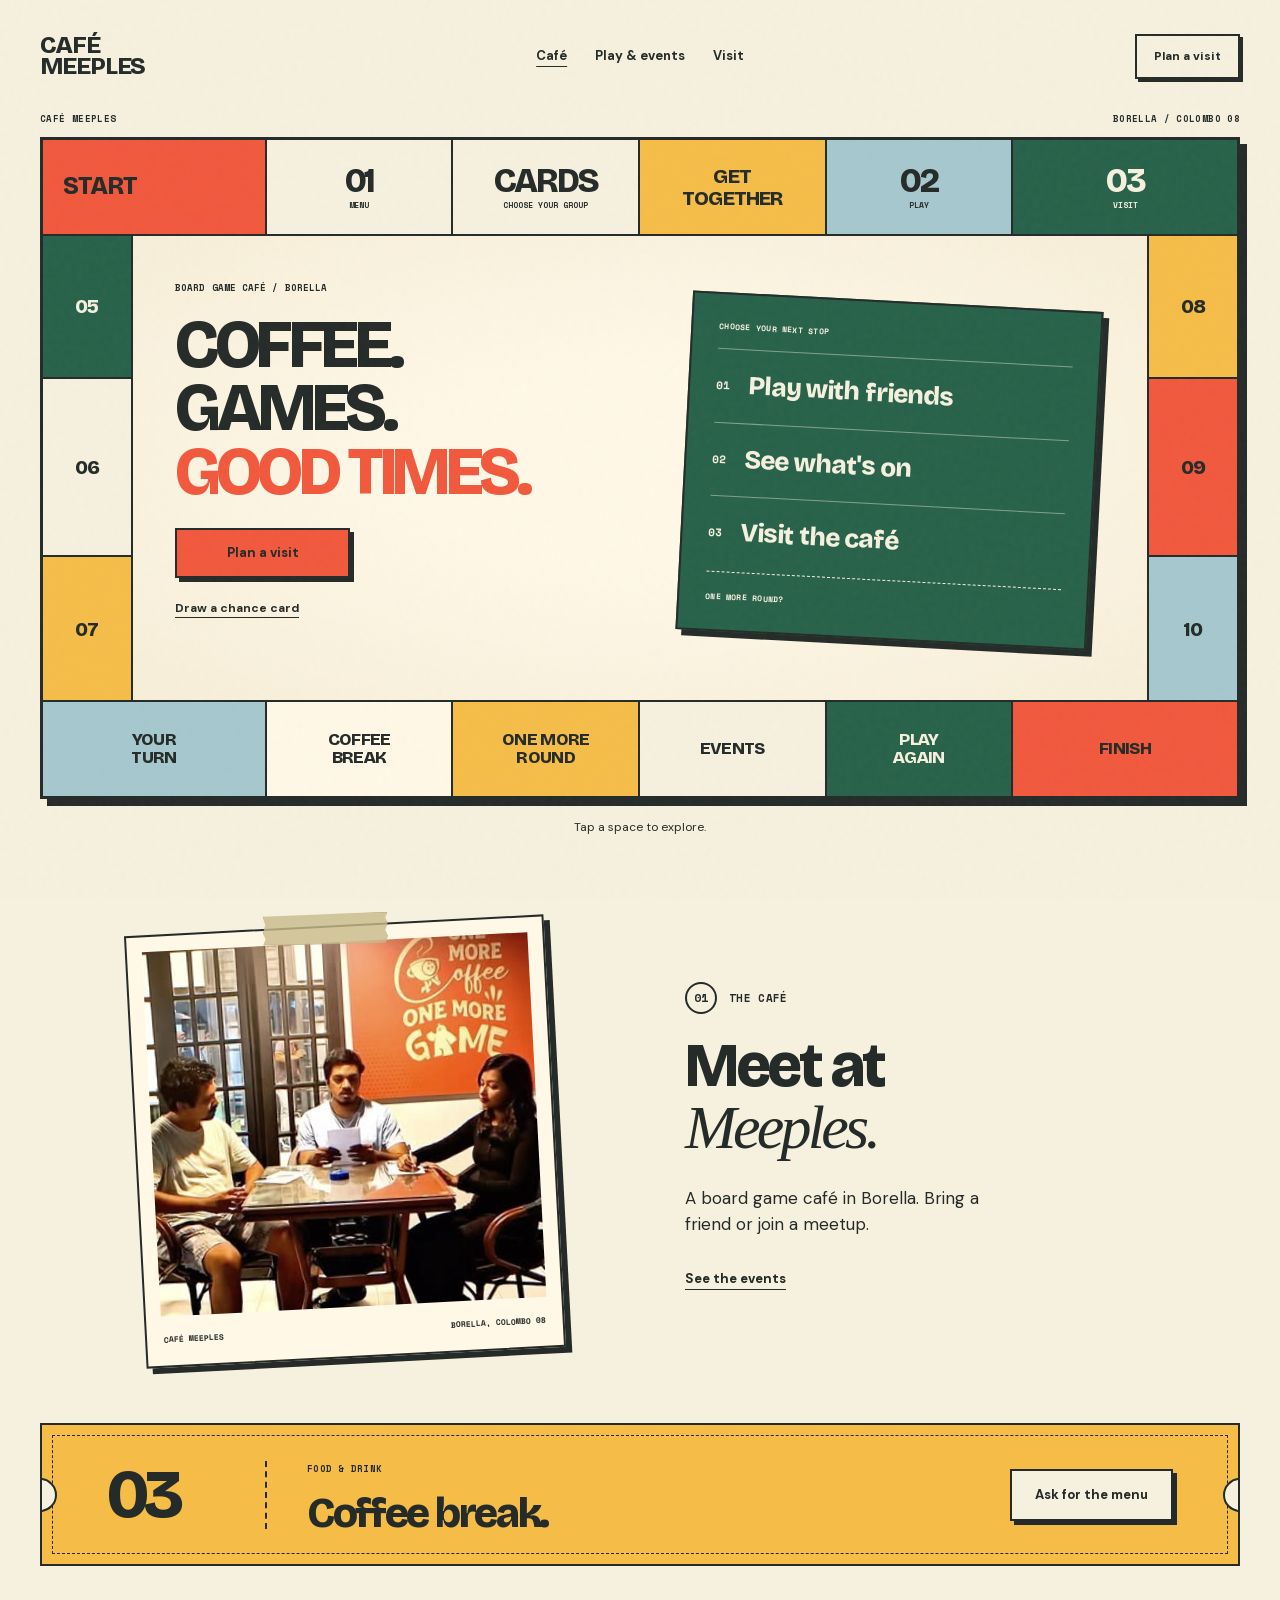
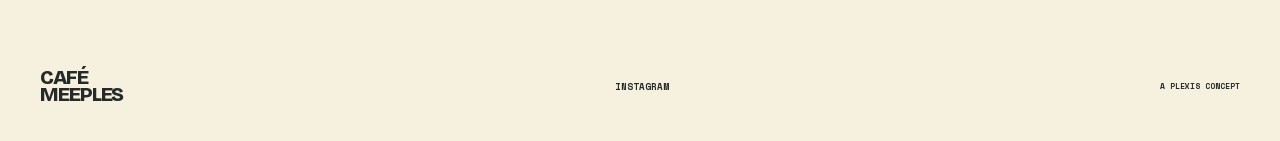
==== commit 43a56a55: "Fit the full board on mobile and simplify navigation and copy" ====
--- a/index.html
+++ b/index.html
@@ -7,42 +7,33 @@
 <meta content="#f6f0df" name="theme-color"/>
 <title>Café Meeples — One more coffee. One more game.</title>
 <meta content="Come for the coffee. Stay for the games. Discover Café Meeples, a board-game café in Borella, Colombo 08. Plan a visit, find a meetup, and make your next move." name="description"/>
-<link href="./assets/favicon-type.svg?v=type-only-4" rel="icon" type="image/svg+xml"/>
+<link href="./assets/favicon-type.svg?v=board-mobile-5" rel="icon" type="image/svg+xml"/>
 <link as="font" crossorigin="" href="./assets/bricolage-grotesque-latin-800.woff2" rel="preload" type="font/woff2"/>
-<link href="./assets/fonts.css?v=type-only-4" rel="stylesheet"/>
-<link href="./style.css?v=type-only-4" rel="stylesheet"/>
-<script defer="" src="./app.js?v=type-only-4"></script>
-</head>
+<link href="./assets/fonts.css?v=board-mobile-5" rel="stylesheet"/>
+<link href="./style.css?v=board-mobile-5" rel="stylesheet"/>
+<script defer="" src="./app.js?v=board-mobile-5"></script>
+<link href="./refresh.css?v=board-mobile-5" rel="stylesheet"/></head>
 <body class="home-page">
 <a class="skip-link" href="#main">Skip to the café</a>
 <header class="site-header">
-<a aria-label="Café Meeples, back to start" class="brand" href="./index.html?v=type-only-4"><span>CAFÉ<br/>MEEPLES</span></a>
-<nav aria-label="Main navigation" class="desktop-nav"><a aria-current="page" href="index.html?v=type-only-4">The café</a><a href="play.html?v=type-only-4">Play &amp; what's on</a><a href="visit.html?v=type-only-4">Visit us</a></nav>
-<a class="button small header-visit" href="./visit.html?v=type-only-4">Plan your visit </a>
-<button aria-controls="mobile-nav" aria-expanded="false" aria-label="Open navigation" class="menu-toggle">Menu</button>
-<nav aria-label="Mobile navigation" class="mobile-nav" hidden="" id="mobile-nav"><a href="index.html?v=type-only-4">01 — The café</a><a href="play.html?v=type-only-4">02 — Play &amp; what's on</a><a href="visit.html?v=type-only-4">03 — Visit us</a></nav>
-</header><main id="main"><nav aria-label="Your route" class="page-route wrap"><a aria-current="page" href="./index.html?v=type-only-4"><span>01</span><strong>THE CAFÉ</strong></a><a href="./play.html?v=type-only-4"><span>02</span><strong>PICK YOUR PLAY</strong></a><a href="./visit.html?v=type-only-4"><span>03</span><strong>LAND AT MEEPLES</strong></a></nav><section aria-labelledby="hero-title" class="hero wrap" id="start">
-<div class="board-caption"><span>A LITTLE COFFEE. A LITTLE COMPETITION.</span><span>BORELLA, COLOMBO 08 </span></div>
+<a aria-label="Café Meeples, back to start" class="brand" href="./index.html?v=board-mobile-5"><span>CAFÉ<br/>MEEPLES</span></a>
+<nav aria-label="Main navigation" class="desktop-nav"><a aria-current="page" href="index.html?v=board-mobile-5">Café</a><a href="play.html?v=board-mobile-5">Play &amp; events</a><a href="visit.html?v=board-mobile-5">Visit</a></nav>
+<a class="button small header-visit" href="./visit.html?v=board-mobile-5">Plan a visit</a>
+</header><main id="main"><section aria-labelledby="hero-title" class="hero wrap" id="start">
+<div class="board-caption"><span>CAFÉ MEEPLES</span><span>BORELLA / COLOMBO 08</span></div>
 <div class="game-board">
-<div class="board-top board-edge">
-<a class="board-tile tile-start" href="#cafe"><span class="tiny">YOUR DAY STARTS HERE</span><strong>LET'S<br/>PLAY <span></span></strong></a>
-<a class="board-tile tile-coffee" href="#coffee"><strong class="tile-code">01</strong><span>COFFEE BREAK</span></a>
-<a class="board-tile tile-draw" href="./play.html?v=type-only-4"><strong class="tile-code">02</strong><span class="tiny">TAKE A CHANCE</span></a>
-<a class="board-tile tile-social" href="./play.html?v=type-only-4#events"><strong>GOOD<br/>COMPANY</strong><span class="tiny">COLLECT A FEW FRIENDS</span></a>
-<a class="board-tile tile-dice" href="./play.html?v=type-only-4"><strong class="tile-code">03</strong><span>YOUR MOVE</span></a>
-<a class="board-tile tile-go" href="./visit.html?v=type-only-4"><strong class="tile-code">04</strong><span>MEET AT MEEPLES</span></a>
+<div class="board-top board-edge"><a class="board-tile tile-start" href="#cafe"><strong>START</strong></a><a class="board-tile tile-coffee" href="#coffee"><strong class="tile-code">01</strong><span>MENU</span></a><a class="board-tile tile-draw" href="./play.html?v=board-mobile-5"><strong class="tile-code">CARDS</strong><span>CHOOSE YOUR GROUP</span></a><a class="board-tile tile-social" href="./play.html?v=board-mobile-5#events"><strong>GET<br/>TOGETHER</strong></a><a class="board-tile tile-dice" href="./play.html?v=board-mobile-5"><strong class="tile-code">02</strong><span>PLAY</span></a><a class="board-tile tile-go" href="./visit.html?v=board-mobile-5"><strong class="tile-code">03</strong><span>VISIT</span></a></div>
+<div aria-hidden="true" class="board-left board-edge"><div class="board-tile tile-green"><strong>05</strong></div><div class="board-tile tile-cream"><strong>06</strong></div><div class="board-tile tile-yellow"><strong>07</strong></div></div>
+<div class="board-center">
+<div class="hero-copy"><span class="eyebrow">BOARD GAME CAFÉ / BORELLA</span><h1 id="hero-title">COFFEE.<br/>GAMES.<br/><span>GOOD TIMES.</span></h1><a class="button primary" href="./visit.html?v=board-mobile-5">Plan a visit</a><button class="chance-trigger" id="draw-chance">Draw a chance card</button></div>
+<div class="hero-typography"><div class="printed-card"><span class="mono">CHOOSE YOUR NEXT STOP</span><a href="./play.html?v=board-mobile-5"><b>01</b><span>Play with friends</span></a><a href="./play.html?v=board-mobile-5#events"><b>02</b><span>See what's on</span></a><a href="./visit.html?v=board-mobile-5"><b>03</b><span>Visit the café</span></a><span class="printed-card-rule">ONE MORE ROUND?</span></div></div>
 </div>
-<div aria-hidden="true" class="board-left board-edge"><div class="board-tile tile-green"><strong class="tile-code">01</strong><span>PLAYER ONE</span></div><div class="board-tile tile-cream"><span class="vertical-type">A LITTLE FRIENDLY RIVALRY</span></div><div class="board-tile tile-yellow"><strong class="tile-code">02</strong><span>BONUS ROUND</span></div></div>
-<div class="board-center">
-<div class="hero-copy"><span class="eyebrow"> COFFEE. BOARD GAMES. BORELLA.</span><h1 id="hero-title">ONE MORE<br/>COFFEE.<br/>ONE MORE<br/><span>GAME.</span></h1><p>Good coffee. Real company.<br/>A little friendly rivalry.</p><a class="button primary" href="./visit.html?v=type-only-4">Pull up a chair </a></div>
-<div class="hero-typography"><div class="printed-card"><span class="mono">CAFÉ MEEPLES / PLAYER PASS</span><strong>YOUR NEXT MOVE.</strong><span class="printed-card-rule">VALID FOR ONE MORE ROUND.</span><button aria-label="Draw a chance card" class="button full" id="draw-chance">Draw a chance card</button></div></div>
+<div aria-hidden="true" class="board-right board-edge"><div class="board-tile tile-yellow"><strong>08</strong></div><div class="board-tile tile-coral"><strong>09</strong></div><div class="board-tile tile-blue"><strong>10</strong></div></div>
+<div class="board-bottom board-edge"><div class="board-tile tile-blue"><strong>YOUR<br/>TURN</strong></div><a class="board-tile tile-small-coffee" href="#coffee"><strong>COFFEE<br/>BREAK</strong></a><div class="board-tile tile-yellow"><strong>ONE MORE<br/>ROUND</strong></div><a class="board-tile tile-cream" href="./play.html?v=board-mobile-5#events"><strong>EVENTS</strong></a><div class="board-tile tile-green"><strong>PLAY<br/>AGAIN</strong></div><a class="board-tile tile-coral" href="./visit.html?v=board-mobile-5"><strong>FINISH</strong></a></div>
 </div>
-<div aria-hidden="true" class="board-right board-edge"><div class="board-tile tile-yellow"><strong class="tile-code">03</strong><span>MAKE YOUR MOVE</span></div><div class="board-tile tile-coral"><span class="vertical-type">PUT YOUR PHONE DOWN. PICK A GAME UP.</span></div><div class="board-tile tile-blue"><strong class="tile-code">04</strong><span>PIECE IT TOGETHER</span></div></div>
-<div class="board-bottom board-edge"><div class="board-tile tile-blue"><span class="tiny">HOUSE RULE NO. 01</span><strong>HAVE FUN.</strong></div><a class="board-tile tile-small-coffee" href="#coffee"><span>REFILL.<br/>REPLAY.</span></a><div class="board-tile tile-yellow"><strong>PASS GO.<br/>MAKE PLANS.</strong></div><a class="board-tile tile-cream" href="./play.html?v=type-only-4#events"><span class="tiny">PICK AN EVENING</span><strong>WHAT'S ON? </strong></a><div class="board-tile tile-green"><strong class="tile-code">05</strong><span>GOOD HAND. GREAT DAY.</span></div><a class="board-tile tile-coral" href="./visit.html?v=type-only-4"><strong>SEE YOU<br/>AT THE TABLE.</strong></a></div>
-</div>
-<div class="hero-footnote"><span>NO HIGH SCORE REQUIRED. JUST GOOD COMPANY.</span><a href="#cafe">MEET THE CAFÉ </a></div>
-</section><div aria-hidden="true" class="marquee"><div>COFFEE. COMPANY. ONE MORE ROUND.  COFFEE. COMPANY. ONE MORE ROUND.  COFFEE. COMPANY. ONE MORE ROUND. </div></div><section aria-labelledby="cafe-title" class="cafe-section section wrap" id="cafe">
-<div class="cafe-photo"><div aria-hidden="true" class="photo-tape"></div><img alt="Friends playing cards at a table inside Café Meeples, beside the café's orange One More Coffee, One More Game wall" height="640" loading="lazy" src="./assets/playing.jpg" width="360"/><div class="photo-caption"><span>LESS SCREEN TIME.</span><span>MORE TABLE TIME. </span></div><span class="photo-label">THE GOOD KIND OF<br/>FACE TIME.</span></div>
-<div class="cafe-copy"><div class="section-label"><span class="number">01</span> A GOOD PLACE TO LAND</div><h2 id="cafe-title">Real tables.<br/>Real people.<br/><span class="serif">Good times.</span></h2><p>Get the group chat around an actual table. Coffee, games and good company, right here in Borella.</p><ol class="how-to"><li><span>01</span><div><strong>Bring your people.</strong><p>A favourite human. Your whole crew.</p></div></li><li><span>02</span><div><strong>Make your move.</strong><p>A catch-up, a game, a friendly rematch.</p></div></li><li><span>03</span><div><strong>One more round?</strong><p>Always a tempting proposition.</p></div></li></ol><a class="text-link" href="./play.html?v=type-only-4">Find your kind of fun </a></div>
-</section><section class="coffee-ticket wrap" id="coffee"><div class="ticket-number">03</div><div><span class="mono">LAND ON COFFEE. COLLECT GOOD TIMES.</span><h2>A very good<br/><span class="serif">opening move.</span></h2></div><a class="button" href="https://www.instagram.com/cafe_meeples/" rel="noopener noreferrer" target="_blank">Ask for the menu </a><span class="ticket-hole left"></span><span class="ticket-hole right"></span></section><a class="next-page wrap" href="./play.html?v=type-only-4"><span class="mono">ADVANCE TO SPACE 02</span><strong>Pick your play.</strong></a></main><footer class="site-footer wrap"><a class="brand" href="./index.html?v=type-only-4"><span>CAFÉ<br/>MEEPLES</span></a><a href="https://www.instagram.com/cafe_meeples/" rel="noopener noreferrer" target="_blank">INSTAGRAM </a><span class="footer-credit">A PLEXIS CONCEPT <span></span></span></footer><dialog aria-labelledby="roll-title" class="game-dialog" id="roll-dialog"><button aria-label="Close your next move" class="dialog-close">Close</button><span class="eyebrow">CHANCE CARD <span id="roll-number">01</span> / 06</span><div aria-hidden="true" class="chance-number" id="chance-number">01</div><h2 id="roll-title">Your next move.</h2><p id="roll-copy"></p><a class="button primary full" href="./play.html?v=type-only-4" id="roll-link">Choose your play </a><button class="text-link roll-again">Take another chance </button></dialog><a class="mobile-visit" href="./visit.html?v=type-only-4"><span>YOUR NEXT MOVE?</span><strong>Plan a visit </strong></a></body>
+<div class="hero-footnote"><span>Tap a space to explore.</span></div>
+</section><section aria-labelledby="cafe-title" class="cafe-section section wrap" id="cafe">
+<div class="cafe-photo"><div aria-hidden="true" class="photo-tape"></div><img alt="Friends playing cards at a table inside Café Meeples, beside the café's orange One More Coffee, One More Game wall" height="640" loading="lazy" src="./assets/playing.jpg" width="360"/><div class="photo-caption"><span>CAFÉ MEEPLES</span><span>BORELLA, COLOMBO 08</span></div></div>
+<div class="cafe-copy"><div class="section-label"><span class="number">01</span> THE CAFÉ</div><h2 id="cafe-title">Meet at<br/><span class="serif">Meeples.</span></h2><p>A board game café in Borella. Bring a friend or join a meetup.</p><a class="text-link" href="./play.html?v=board-mobile-5#events">See the events</a></div>
+</section><section class="coffee-ticket wrap" id="coffee"><div class="ticket-number">03</div><div><span class="mono">FOOD &amp; DRINK</span><h2>Coffee break.</h2></div><a class="button" href="https://www.instagram.com/cafe_meeples/" rel="noopener noreferrer" target="_blank">Ask for the menu</a><span class="ticket-hole left"></span><span class="ticket-hole right"></span></section></main><footer class="site-footer wrap"><a class="brand" href="./index.html?v=board-mobile-5"><span>CAFÉ<br/>MEEPLES</span></a><a href="https://www.instagram.com/cafe_meeples/" rel="noopener noreferrer" target="_blank">INSTAGRAM </a><span class="footer-credit">A PLEXIS CONCEPT</span></footer><dialog aria-labelledby="roll-title" class="game-dialog" id="roll-dialog"><button aria-label="Close your next move" class="dialog-close">Close</button><span class="eyebrow">CHANCE CARD <span id="roll-number">01</span> / 06</span><div aria-hidden="true" class="chance-number" id="chance-number">01</div><h2 id="roll-title">Your next move.</h2><p id="roll-copy"></p><a class="button primary full" href="./play.html?v=board-mobile-5" id="roll-link">Choose your play </a><button class="text-link roll-again">Take another chance </button></dialog><a class="mobile-visit" href="./visit.html?v=board-mobile-5"><span>CAFÉ MEEPLES</span><strong>Plan a visit</strong></a></body>
 </html>
--- a/refresh.css
+++ b/refresh.css
@@ -0,0 +1,8 @@
+/* Compact board, direct navigation and shorter reading paths. */
+.desktop-nav{display:flex;gap:28px}.desktop-nav a{white-space:nowrap}.hero-copy .eyebrow{font-size:9px;letter-spacing:.01em}.hero h1{font-size:clamp(48px,5.3vw,76px);line-height:.94;margin:18px 0 24px}.hero-copy .button{justify-content:center;min-width:175px}.chance-trigger{display:flex;align-items:center;justify-content:center;min-height:44px;background:transparent;border:0;padding:10px 0;font-size:12px;font-weight:700;text-decoration:underline;text-underline-offset:5px;margin-top:8px}.hero-typography{padding-left:28px}.printed-card{gap:0;padding:26px;transform:rotate(3deg)}.printed-card>.mono{padding-bottom:16px;font-size:8px}.printed-card>a{display:flex;align-items:center;gap:18px;width:100%;padding:22px 0;border-top:1px solid #f6f0df70;font:800 26px/1.1 var(--display);letter-spacing:-.035em}.printed-card>a>b{font:11px var(--mono);letter-spacing:0}.printed-card>a:hover{text-decoration:underline;text-underline-offset:6px}.printed-card .printed-card-rule{margin-top:2px;padding-top:18px}.hero-footnote{justify-content:center;font:12px var(--body);letter-spacing:0;padding:20px 0 25px}.home-page .cafe-section{padding-block:65px;gap:90px}.home-page .cafe-copy h2{font-size:62px;line-height:.98;margin-top:22px}.home-page .cafe-copy>p{font-size:17px;max-width:340px;margin-bottom:20px}.home-page .cafe-photo>img{height:365px}.photo-caption{font-size:8px}.coffee-ticket{margin-bottom:65px;padding-block:30px}.coffee-ticket h2{font-size:42px;margin-top:12px}.coffee-ticket .mono{font-size:9px}.coffee-ticket .button{font-size:13px}.ticket-number{font-size:68px}.play-page .play-section{padding:55px 0}.play-page .play-section h1{font-size:72px;line-height:1;margin:22px 0}.play-page .play-section .section-heading{align-items:center;margin-bottom:34px}.play-page .play-section .section-heading>p{font-size:15px;max-width:260px}.plan-cards{gap:20px}.plan-card,.plan-card.active,.plan-card:nth-child(2),.plan-card:nth-child(3){padding:25px 24px 0;transform:none;box-shadow:4px 4px 0 var(--ink)}.plan-card:hover{transform:translateY(-3px)}.card-title{font-size:32px;margin:0 0 13px}.card-description{font-size:14px;min-height:0}.card-select{margin-top:23px;padding:15px 0;font-size:10px;justify-content:flex-start}.chosen-plan{grid-template-columns:125px 1fr auto;gap:25px;padding:25px 0;margin-top:30px}.chosen-plan h3{font-size:24px;letter-spacing:-.04em}.chosen-plan p{font-size:14px}.chosen-plan .button{font-size:13px;justify-content:center}.play-page .events-section{padding-block:55px}.play-page .events-section .section-heading{align-items:center;margin-bottom:30px}.play-page .events-section h2{font-size:60px;line-height:1;margin-top:20px}.events-intro{width:auto}.events-intro .text-link{font-size:13px}.event-row{grid-template-columns:85px minmax(0,1fr) 180px;gap:24px;padding:18px 0;min-height:105px}.event-info h3{font-size:25px;line-height:1.15;margin-bottom:6px}.event-info p{font-size:12px}.event-info p:empty{display:none}.event-time{font:700 12px/1.5 var(--mono)}.event-date strong{font-size:45px}.event-date span{font-size:10px}.event-note{font-size:12px;margin-top:17px}.new-player{padding:24px 28px;margin-top:30px;gap:25px}.new-player h3{font-size:25px}.new-player p{font-size:14px}.new-player .text-link{font-size:12px}.next-page{padding-block:30px}.next-page>strong{font-size:32px}.visit-page{padding-top:25px;padding-bottom:60px}.visit-page-title{margin-bottom:35px}.visit-page-title h1{font-size:95px;line-height:.92;margin-top:20px}.visit-card address{font-size:18px;font-weight:600;line-height:1.55;margin:20px 0 10px}.visit-card-body>.mono{font-size:10px}.visit-card .hours{margin-top:20px}.visit-card .hours>div,.visit-card .hours strong{font-size:13px}.visit-card .hours-note{font-size:11px}.visit-card .button{font-size:13px}.table-enquiry h2{font-size:49px;line-height:.98}.table-enquiry>p{font-size:14px;margin-bottom:20px}.table-enquiry label{font-size:13px}.table-enquiry .planner-note{font:12px/1.5 var(--body)}.table-enquiry #planner-form>.button{font-size:13px}.site-footer{min-height:110px}
+@media(max-width:1050px){.hero h1{font-size:5.7vw}.printed-card>a{font-size:23px;padding:18px 0;gap:14px}.hero-typography{padding-left:20px}.printed-card{padding:22px}.home-page .cafe-section{gap:60px}.home-page .cafe-copy h2{font-size:52px}.home-page .cafe-copy>p{font-size:15px}.plan-card{padding-inline:20px}.card-title{font-size:29px}.chosen-plan{grid-template-columns:95px 1fr auto;gap:20px}.chosen-plan .button{font-size:12px}.visit-card address{font-size:16px}.visit-card .hours>div,.visit-card .hours strong{font-size:11px}}
+@media(max-width:800px){.desktop-nav{gap:20px}.site-header{gap:18px}.hero h1{font-size:6.1vw}.hero-copy .eyebrow{font-size:7px}.hero-copy .button{min-width:145px;font-size:11px}.chance-trigger{font-size:11px}.printed-card{padding:17px}.printed-card>a{font-size:18px;gap:12px;padding:19px 0}.printed-card>.mono{font-size:6px}.hero-typography{padding-left:15px}.home-page .cafe-copy h2{font-size:43px}.home-page .cafe-photo>img{height:335px}.home-page .cafe-copy>p{font-size:14px}.coffee-ticket h2{font-size:33px}.coffee-ticket .button{font-size:11px}.ticket-number{font-size:53px}.play-page .play-section h1{font-size:58px}.play-page .play-section .section-heading>p{font-size:13px;max-width:210px}.card-title{font-size:25px}.card-description{font-size:12px}.chosen-plan h3{font-size:21px}.chosen-plan p{font-size:12px}.chosen-plan .button{font-size:11px}.event-row{grid-template-columns:75px minmax(0,1fr) 135px;gap:20px}.event-info h3{font-size:22px}.event-time{font-size:10px}.new-player p{font-size:13px}.visit-page-title h1{font-size:80px}.visit-card address{font-size:15px}.table-enquiry h2{font-size:43px}.table-enquiry>p{font-size:13px}}
+@media(max-width:600px){
+ html{scroll-padding-top:16px}.wrap{width:calc(100% - 28px)}.site-header{width:calc(100% - 28px);height:auto;display:grid;grid-template-columns:minmax(0,1fr) auto;gap:12px;padding:16px 0 14px}.site-header .brand{grid-column:1;grid-row:1;font-size:21px}.site-header .header-visit{grid-column:2;grid-row:1;margin:0;font-size:11px;min-height:39px;padding:9px 13px}.desktop-nav{grid-row:2;grid-column:1/-1;display:grid;grid-template-columns:repeat(3,1fr);gap:0;border:var(--line);background:var(--paper);font-size:11px;width:100%}.desktop-nav a{padding:11px 5px;min-height:43px;text-align:center;display:flex;align-items:center;justify-content:center;border-right:1px solid var(--ink);white-space:normal;line-height:1.25}.desktop-nav a:last-child{border-right:0}.desktop-nav a[aria-current=page]{background:var(--green);color:var(--cream);text-decoration:none}.home-page .hero{padding-top:3px}.board-caption{font-size:7px;line-height:1.4;padding-bottom:9px;letter-spacing:0}.board-caption>span:last-child{max-width:none;display:block}.game-board{width:100%;aspect-ratio:1 / 1.14;height:auto;min-height:0;grid-template-columns:32px minmax(0,1fr) 32px;grid-template-rows:50px minmax(0,1fr) 50px;border-width:2px;box-shadow:4px 4px 0 var(--ink)}.board-top,.board-bottom{grid-column:1/-1;grid-template-columns:repeat(4,minmax(0,1fr))}.board-top{grid-row:1}.board-bottom{grid-row:3}.board-top .tile-draw,.board-top .tile-social,.board-bottom .tile-small-coffee,.board-bottom .tile-green{display:none}.board-left,.board-right{display:grid;grid-row:2;grid-template-rows:repeat(3,minmax(0,1fr))}.board-left{grid-column:1;border-right:var(--line)}.board-right{grid-column:3;border-left:var(--line)}.board-center{grid-column:2;grid-row:2;display:flex;align-items:center;justify-content:center;padding:12px 10px;min-width:0;min-height:0;overflow:visible}.board-tile{padding:4px 3px;gap:3px}.board-top .tile-start{padding:4px;align-items:center;justify-content:center}.board-top .tile-start strong{font-size:13px;line-height:1;letter-spacing:-.02em}.board-tile strong.tile-code{font-size:18px;line-height:1}.board-top .board-tile>span:not(.tiny){font-size:7px;letter-spacing:0}.board-left .board-tile strong,.board-right .board-tile strong{font-size:14px;letter-spacing:-.04em}.board-bottom .board-tile strong{font-size:8px;line-height:1.2;letter-spacing:0}.board-bottom .tile-coral strong{font-size:11px}.hero-copy{width:100%;min-width:0;display:flex;align-items:center;flex-direction:column;text-align:center}.hero-copy .eyebrow{font-size:7px;letter-spacing:0;line-height:1.4;display:block;white-space:normal}.hero h1{font-size:clamp(28px,9.3vw,42px);line-height:.92;letter-spacing:-.065em;margin:10px 0 13px;max-width:100%}.hero-copy .button{font-size:12px;min-height:44px;min-width:0;max-width:185px;width:100%;padding:10px 14px;box-shadow:3px 3px 0 var(--ink)}.chance-trigger{font-size:11px;min-height:44px;padding:8px 0;margin:3px 0 0;line-height:1.3}.hero-typography{display:none}.hero-footnote,.home-page .hero-footnote{font-size:11px;text-align:center;line-height:1.5;padding:16px 0 0;gap:0;justify-content:center}.hero-footnote>span{max-width:none}.home-page .cafe-section{padding:48px 0;display:flex;flex-direction:column;gap:25px}.cafe-copy{width:100%}.home-page .cafe-copy h2{font-size:45px;margin:18px 0}.home-page .cafe-copy>p{font-size:15px;line-height:1.55;max-width:320px;margin-bottom:14px}.cafe-copy .text-link{font-size:13px;min-height:44px}.cafe-photo{width:calc(100% - 17px);max-width:380px;align-self:center;margin:0;padding:10px;transform:rotate(-2deg);box-shadow:4px 4px 0 var(--ink)}.home-page .cafe-photo>img{height:270px;object-position:center 57%}.photo-caption{font-size:7px;padding:13px 0 4px;line-height:1.5}.coffee-ticket{grid-template-columns:48px 1fr;padding:24px 25px;gap:15px;margin-bottom:45px;transform:none}.ticket-number{font-size:34px;padding-right:14px;grid-row:1/3}.coffee-ticket .mono{font-size:8px;max-width:none}.coffee-ticket h2{font-size:30px;line-height:1;margin:9px 0 0}.coffee-ticket .button{font-size:12px;min-height:44px;padding:10px 13px;box-shadow:2px 2px 0 var(--ink)}.section-label{font-size:9px;gap:9px}.number{width:27px;height:27px;font-size:10px}.play-page .play-section{padding:27px 0 36px}.play-page .play-section h1{font-size:43px;margin:19px 0 13px;line-height:1}.play-page .play-section .section-heading{display:block;margin-bottom:25px}.play-page .play-section .section-heading>p{font-size:14px;line-height:1.5;max-width:300px;margin:0}.plan-cards{display:grid;grid-template-columns:1fr;gap:12px;padding:0 3px}.plan-card,.plan-card.active,.plan-card:nth-child(2),.plan-card:nth-child(3){display:grid;grid-template-columns:minmax(0,1fr) 67px;grid-template-rows:auto auto;gap:7px 13px;min-height:109px;padding:18px 17px;transform:none!important;box-shadow:3px 3px 0 var(--ink)}.card-title{grid-column:1;grid-row:1;font-size:26px;margin:0;align-self:end;line-height:1}.card-description{grid-column:1;grid-row:2;font-size:13px;line-height:1.45;min-height:0;max-width:none;padding:0}.card-select{grid-column:2;grid-row:1/3;align-self:center;justify-content:center;border-top:0;margin:0;padding:7px 2px;min-height:44px;font-size:10px;line-height:1.3;text-transform:none}.chosen-plan{display:flex;align-items:flex-start;flex-direction:column;gap:13px;padding:23px 0;margin-top:25px}.chosen-plan>span{font-size:9px}.chosen-plan h3{font-size:23px;margin-bottom:8px;line-height:1.1;max-width:none}.chosen-plan p{font-size:14px;line-height:1.5;max-width:none}.chosen-plan .button{font-size:12px;min-height:46px;padding:11px 17px}.play-page .events-section{padding:35px 0}.play-page .events-section h2{font-size:43px;margin:17px 0;line-height:1}.play-page .events-section .section-label{font-size:9px}.play-page .events-section .section-heading{display:block;margin-bottom:23px}.events-intro{width:100%;margin:0}.events-intro .text-link{font-size:12px;min-height:44px}.event-filters{gap:6px;margin-bottom:18px}.event-filters button{font-size:11px;padding:8px 11px;min-height:44px}.event-row{grid-template-columns:54px minmax(0,1fr);grid-template-rows:auto auto;gap:6px 14px;min-height:95px;padding:16px 0}.event-date{grid-column:1;grid-row:1/3;padding-right:10px;gap:5px}.event-date strong{font-size:34px}.event-date span{font-size:8px;line-height:1.4}.event-date span br{display:block}.event-info{grid-column:2;grid-row:1}.event-info h3{font-size:20px;line-height:1.15;margin:0 0 5px}.event-info p{font-size:11px;line-height:1.4;margin:0}.event-time{grid-column:2;grid-row:2;font:700 11px/1.5 var(--mono)}.event-note{font-size:11px;line-height:1.5;margin-top:16px}.new-player{display:block;padding:20px;margin-top:25px}.new-player h3{font-size:25px;margin-bottom:10px;line-height:1}.new-player p{font-size:14px;line-height:1.5}.new-player .text-link{font-size:12px;min-height:44px;margin:8px 0 0}.next-page{padding:26px 0;display:block}.next-page>span{display:block;font-size:8px;margin-bottom:10px}.next-page>strong{font-size:31px}.visit-page{padding:26px 3px 42px}.visit-page-title{margin-bottom:30px}.visit-page-title h1{font-size:62px;line-height:.93;margin:18px 0 0;max-width:none}.visit-layout{gap:32px}.visit-page .visit-card-body{padding:23px}.visit-card-body>.mono{font-size:9px}.visit-card address{font-size:17px;line-height:1.55;margin:16px 0 8px}.visit-card .hours>div,.visit-card .hours strong{font-size:12px}.visit-card .hours-note{font-size:11px;line-height:1.5;margin-bottom:20px}.visit-card .button{font-size:12px;min-height:46px}.table-enquiry{padding:25px 23px 22px;transform:none}.table-enquiry>.eyebrow{font-size:8px;margin-bottom:19px}.table-enquiry h2{font-size:43px;line-height:.98;margin-bottom:17px}.table-enquiry>p{font-size:14px;line-height:1.5}.table-enquiry label{font-size:13px;margin-top:16px}.table-enquiry select,.table-enquiry input,.table-enquiry textarea{font-size:16px;min-height:48px}.table-enquiry #planner-form>.button{font-size:13px;min-height:48px}.table-enquiry #enquiry-result>.button{font-size:12px}.table-enquiry .planner-note{font:12px/1.5 var(--body);margin-top:20px}.site-footer{padding-top:26px;padding-bottom:95px;gap:20px}.site-footer .brand{font-size:20px}.site-footer>a:not(.brand){font-size:10px}.site-footer .footer-credit{font-size:8px;padding-top:16px}.visit-page-body .site-footer{padding-bottom:30px}.mobile-visit>span{font:8px var(--mono)}.mobile-visit>strong{font-size:13px}.game-dialog{padding:30px 23px 24px}.game-dialog h2{font-size:34px;line-height:1.04}.game-dialog p{font-size:15px;line-height:1.5}.game-dialog .button{font-size:13px;min-height:48px}.chance-number{font-size:53px;padding:12px 18px}.game-dialog .roll-again{font-size:13px;min-height:44px}
+}
+@media(max-width:350px){.wrap,.site-header{width:calc(100% - 24px)}.site-header{padding-top:13px;gap:11px}.site-header .brand{font-size:19px}.desktop-nav{font-size:10px}.site-header .header-visit{font-size:10px;min-height:37px;padding:8px 11px}.game-board{grid-template-columns:28px minmax(0,1fr) 28px;grid-template-rows:46px minmax(0,1fr) 46px;aspect-ratio:1 / 1.16}.board-center{padding:9px}.hero-copy .eyebrow{font-size:6px}.hero h1{font-size:29px;margin:8px 0 10px}.hero-copy .button{font-size:11px;max-width:170px}.chance-trigger{font-size:10px;margin-top:0}.board-top .board-tile>span:not(.tiny){font-size:6px}.board-top .tile-start strong{font-size:11px}.board-tile strong.tile-code{font-size:16px}.board-bottom .board-tile strong{font-size:7px}.board-bottom .tile-coral strong{font-size:10px}.board-left .board-tile strong,.board-right .board-tile strong{font-size:12px}.board-caption{font-size:6px}.card-title{font-size:24px}.plan-card,.plan-card.active,.plan-card:nth-child(2),.plan-card:nth-child(3){grid-template-columns:minmax(0,1fr) 63px;padding:17px 14px;gap:7px 10px}.event-filters button{font-size:10px;padding-inline:9px}.event-time{font-size:10px}.visit-card .hours>div,.visit-card .hours strong{font-size:11px}.coffee-ticket{padding-inline:22px;grid-template-columns:43px 1fr}.coffee-ticket h2{font-size:27px}}
